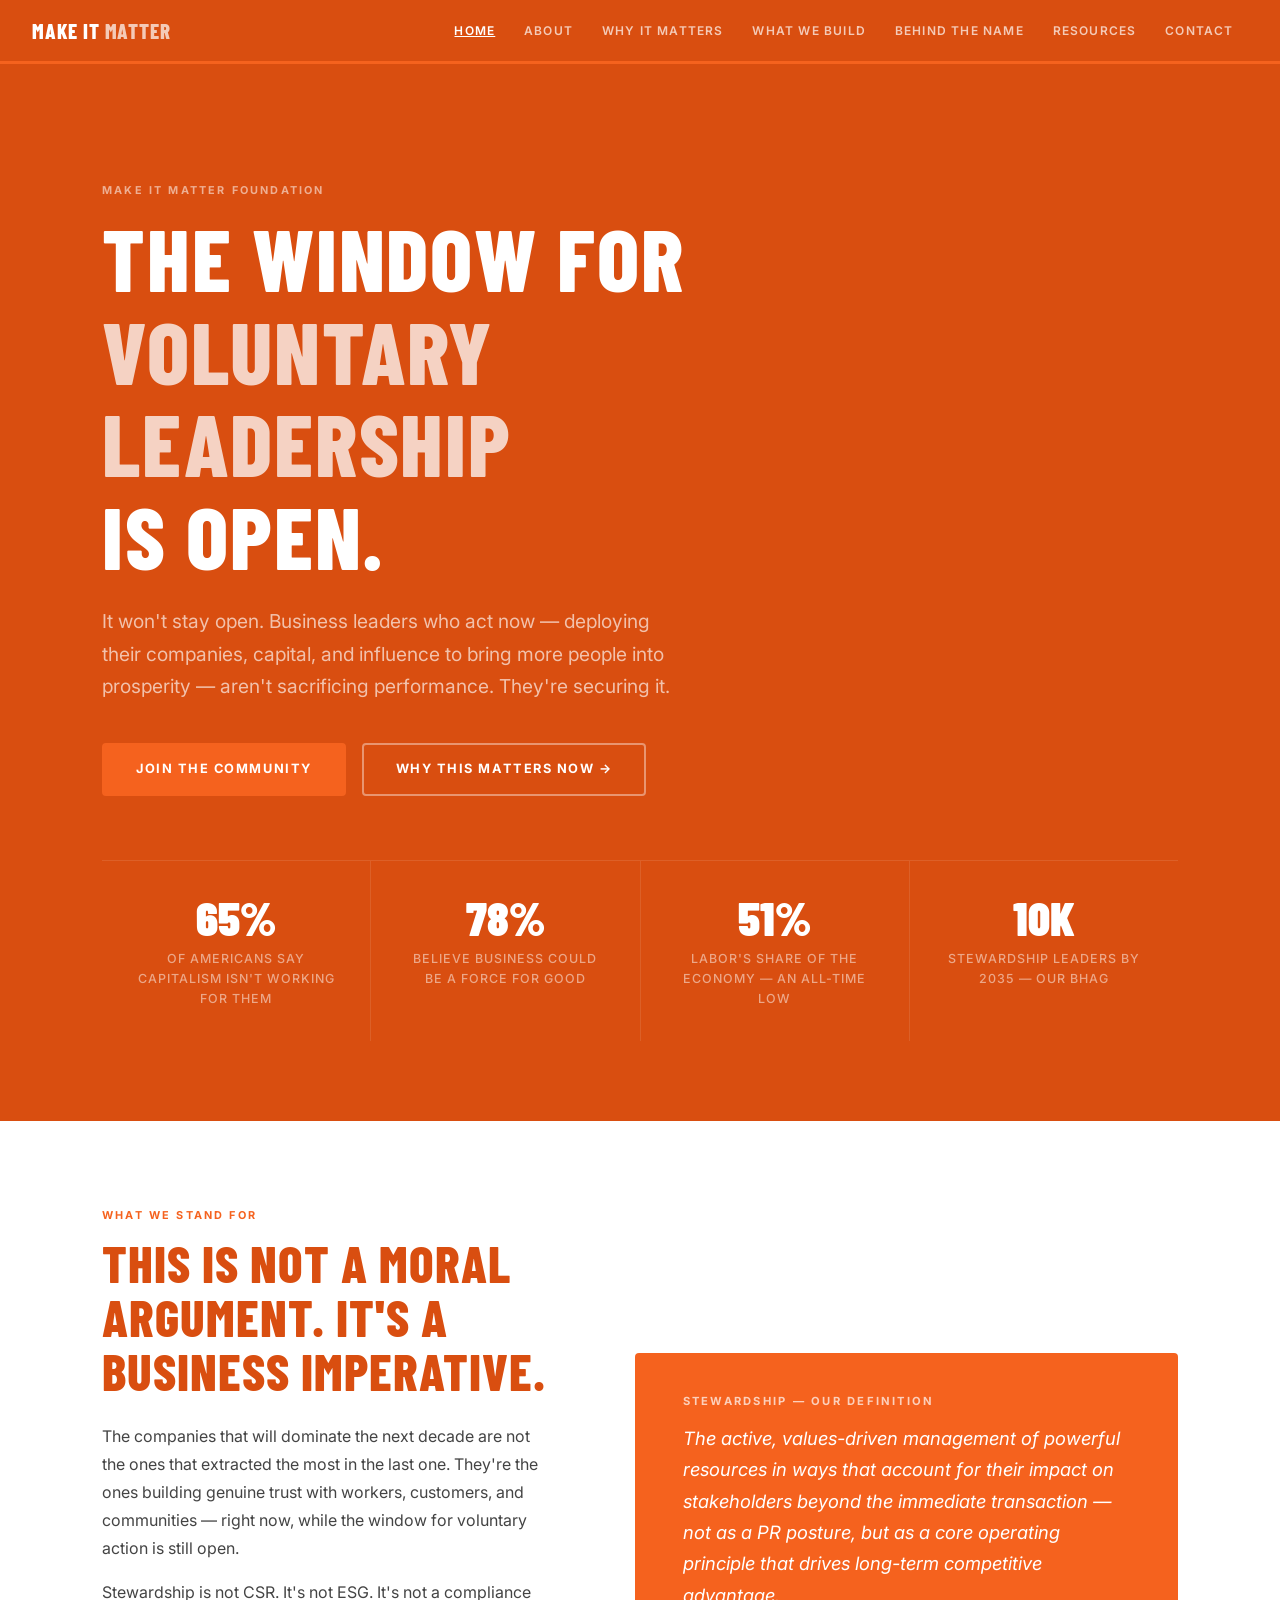
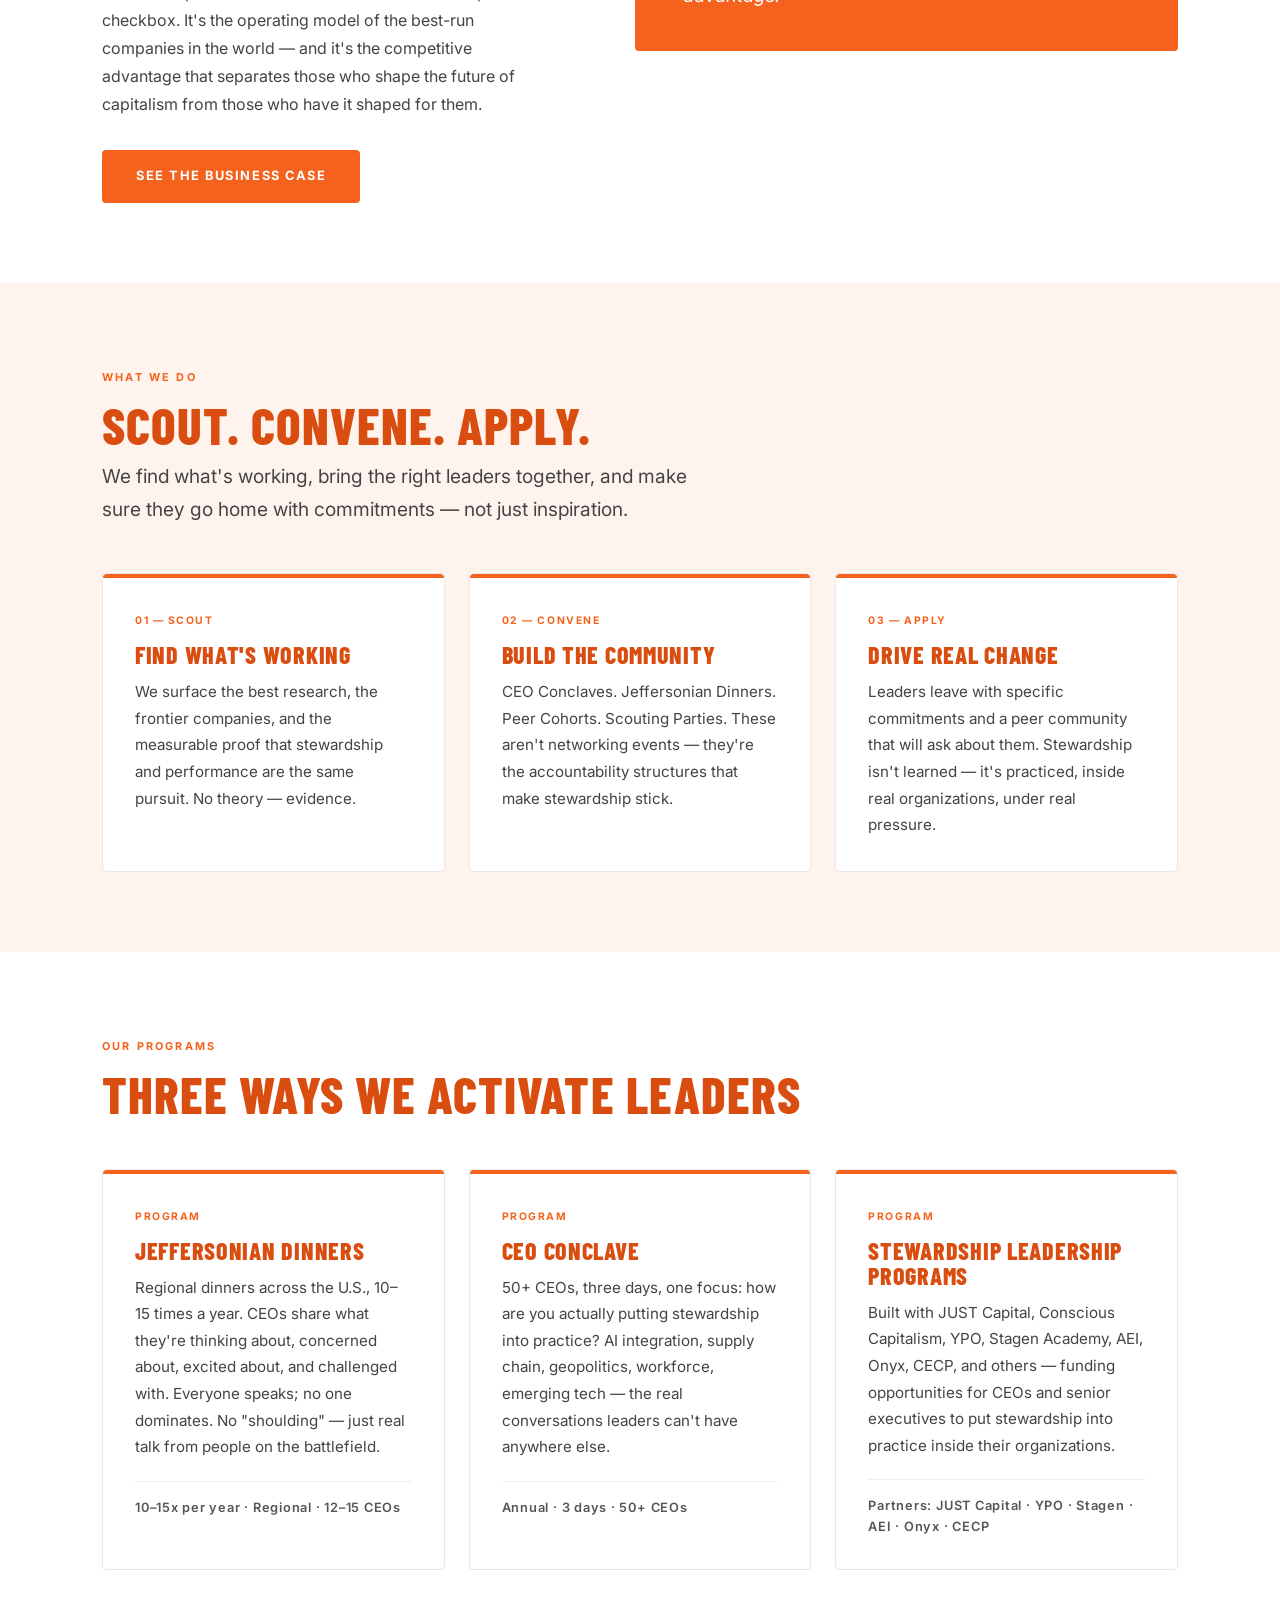
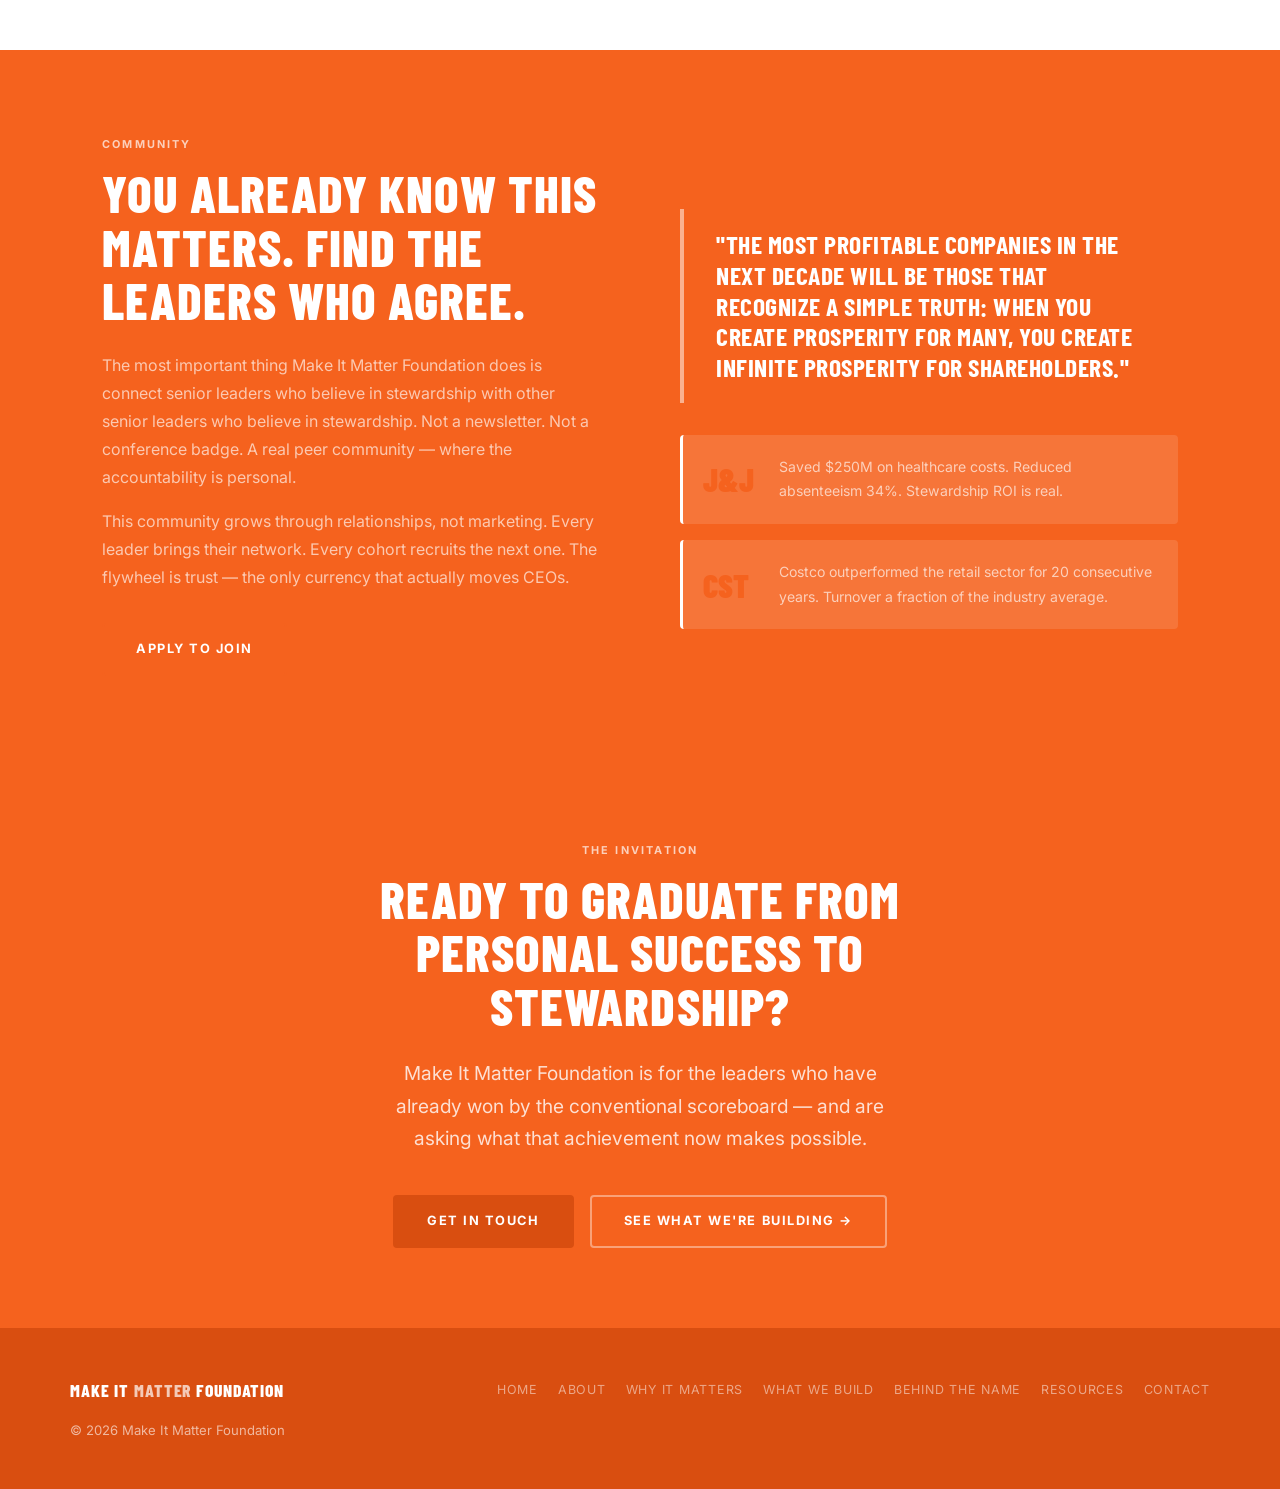
==== index.html @ afe84784 "Add main website (orange+white, 6-page SPA)" ====
<!DOCTYPE html>
<html lang="en">
<head>
  <meta charset="UTF-8" />
  <meta name="viewport" content="width=device-width, initial-scale=1.0" />
  <title>Make It Matter Foundation</title>
  <link href="https://fonts.googleapis.com/css2?family=Inter:wght@300;400;500;600;700;800;900&family=Barlow+Condensed:wght@600;700;800;900&display=swap" rel="stylesheet" />
  <style>
    /* ── DESIGN TOKENS ─────────────────────────────── */
    :root {
      --orange:       #F5621E;
      --orange-dark:  #d94e10;
      --orange-light: #ff7a3d;
      --orange-pale:  #fff3ee;
      --black:        #d94e10;
      --charcoal:     #c44610;
      --gray-dark:    #444;
      --gray:         #555;
      --gray-light:   #fff4ef;
      --white:        #ffffff;
      --max-w:        1140px;
      --font-display: 'Barlow Condensed', 'Impact', sans-serif;
      --font-body:    'Inter', 'Helvetica Neue', Arial, sans-serif;
      --radius:       4px;
      --transition:   0.2s ease;
    }

    /* ── RESET ─────────────────────────────────────── */
    *, *::before, *::after { box-sizing: border-box; margin: 0; padding: 0; }
    html { scroll-behavior: smooth; }
    body { font-family: var(--font-body); color: #333; background: var(--white); line-height: 1.6; -webkit-font-smoothing: antialiased; }
    a { color: inherit; text-decoration: none; }
    img { max-width: 100%; display: block; }

    /* ── PAGE SWITCHING ────────────────────────────── */
    .page { display: none; }
    .page.active { display: block; }

    /* ══════════════════════════════════════════════ */
    /* NAV                                            */
    /* ══════════════════════════════════════════════ */
    nav {
      background: var(--orange-dark);
      padding: 0 2rem;
      position: sticky;
      top: 0;
      z-index: 200;
      display: flex;
      align-items: center;
      justify-content: space-between;
      height: 64px;
      border-bottom: 3px solid var(--orange);
    }
    .nav-brand {
      font-family: var(--font-display);
      font-size: 1.3rem;
      font-weight: 800;
      color: var(--white);
      letter-spacing: 0.04em;
      text-transform: uppercase;
      cursor: pointer;
      white-space: nowrap;
    }
    .nav-brand span { color: rgba(255,255,255,0.7); }
    .nav-links { display: flex; list-style: none; gap: 0; }
    .nav-links li a {
      display: block;
      color: rgba(255,255,255,0.7);
      font-size: 0.75rem;
      font-weight: 600;
      letter-spacing: 0.1em;
      text-transform: uppercase;
      padding: 0 0.9rem;
      height: 64px;
      line-height: 64px;
      transition: color var(--transition);
      cursor: pointer;
      white-space: nowrap;
    }
    .nav-links li a:hover { color: var(--white); text-decoration: underline; }
    .nav-links li a.active { color: var(--white); text-decoration: underline; }

    /* ══════════════════════════════════════════════ */
    /* SHARED LAYOUT                                  */
    /* ══════════════════════════════════════════════ */
    .container { max-width: var(--max-w); margin: 0 auto; padding: 0 2rem; }
    section { padding: 5rem 0; }
    section.tight { padding: 3.5rem 0; }

    /* Backgrounds */
    .bg-black  { background: var(--orange-dark); }
    .bg-orange-dark-section { background: var(--orange-dark); }

    .bg-orange { background: var(--orange); }
    .bg-gray   { background: var(--orange-pale); }
    .bg-white  { background: var(--white); }

    /* ── LABEL ─────────────────────────────────────── */
    .label {
      display: inline-block;
      font-size: 0.68rem;
      font-weight: 700;
      letter-spacing: 0.2em;
      text-transform: uppercase;
      color: var(--orange);
      margin-bottom: 0.75rem;
    }
    .label-white { color: rgba(255,255,255,0.55); }
    .label-dark  { color: var(--white); background: var(--orange); padding: 0.25rem 0.75rem; letter-spacing: 0.15em; }

    /* ── HEADINGS ──────────────────────────────────── */
    h1, h2, h3, h4 { font-family: var(--font-display); font-weight: 800; text-transform: uppercase; line-height: 1.05; letter-spacing: 0.02em; color: var(--orange-dark); }
    h1 { font-size: clamp(2.8rem, 7vw, 5.5rem); }
    h2 { font-size: clamp(2rem, 4.5vw, 3.2rem); }
    h3 { font-size: 1.5rem; letter-spacing: 0.03em; }
    h4 { font-size: 1.1rem; }

    .text-white  { color: var(--white); }
    .text-orange { color: var(--orange); }
    .text-black  { color: var(--orange-dark); }

    p { font-size: 1rem; line-height: 1.75; color: var(--gray-dark); margin-bottom: 1rem; }
    p:last-child { margin-bottom: 0; }
    .lead { font-size: 1.2rem; line-height: 1.7; font-weight: 400; }
    .small { font-size: 0.88rem; color: var(--gray); }

    /* ── BUTTONS ───────────────────────────────────── */
    .btn {
      display: inline-flex;
      align-items: center;
      gap: 0.5rem;
      font-family: var(--font-body);
      font-size: 0.8rem;
      font-weight: 700;
      letter-spacing: 0.12em;
      text-transform: uppercase;
      padding: 0.9rem 2rem;
      border-radius: var(--radius);
      border: 2px solid transparent;
      cursor: pointer;
      transition: all var(--transition);
      text-decoration: none;
    }
    .btn-orange {
      background: var(--orange);
      color: var(--white);
      border-color: var(--orange);
    }
    .btn-orange:hover {
      background: var(--orange-dark);
      border-color: var(--orange-dark);
      color: var(--white);
    }
    .btn-outline-white {
      background: transparent;
      color: var(--white);
      border-color: rgba(255,255,255,0.4);
    }
    .btn-outline-white:hover {
      border-color: var(--white);
      background: rgba(255,255,255,0.1);
      color: var(--white);
    }
    .btn-outline-orange {
      background: transparent;
      color: var(--orange);
      border-color: var(--orange);
    }
    .btn-outline-orange:hover {
      background: var(--orange);
      color: var(--white);
    }
    .btn-black {
      background: var(--orange-dark);
      color: var(--white);
      border-color: var(--orange-dark);
    }
    .btn-black:hover { background: var(--charcoal); border-color: var(--charcoal); color: var(--white); }

    /* ── STAT BAR ──────────────────────────────────── */
    .stat-bar {
      display: flex;
      flex-wrap: wrap;
      gap: 0;
      border-top: 1px solid rgba(255,255,255,0.1);
      margin-top: 4rem;
    }
    .stat-bar-item {
      flex: 1;
      min-width: 180px;
      padding: 2rem;
      border-right: 1px solid rgba(255,255,255,0.1);
      text-align: center;
    }
    .stat-bar-item:last-child { border-right: none; }
    .stat-num {
      font-family: var(--font-display);
      font-size: 3rem;
      font-weight: 900;
      color: var(--white);
      line-height: 1;
      display: block;
    }
    .stat-desc {
      font-size: 0.78rem;
      font-weight: 500;
      letter-spacing: 0.08em;
      text-transform: uppercase;
      color: rgba(255,255,255,0.5);
      display: block;
      margin-top: 0.5rem;
    }

    /* ── CARD GRID ─────────────────────────────────── */
    .grid-3 { display: grid; grid-template-columns: repeat(3, 1fr); gap: 1.5rem; }
    .grid-2 { display: grid; grid-template-columns: repeat(2, 1fr); gap: 2rem; }
    .grid-4 { display: grid; grid-template-columns: repeat(4, 1fr); gap: 1.5rem; }
    .grid-auto { display: grid; grid-template-columns: repeat(auto-fit, minmax(280px, 1fr)); gap: 1.5rem; }

    /* ── PROGRAM CARD ──────────────────────────────── */
    .prog-card {
      background: var(--white);
      border: 1px solid #e8e8e8;
      padding: 2rem;
      border-radius: var(--radius);
      position: relative;
      transition: box-shadow var(--transition), transform var(--transition);
    }
    .prog-card:hover { box-shadow: 0 8px 32px rgba(0,0,0,0.1); transform: translateY(-2px); }
    .prog-card::before {
      content: '';
      position: absolute;
      top: 0; left: 0; right: 0;
      height: 4px;
      background: var(--orange);
      border-radius: var(--radius) var(--radius) 0 0;
    }
    .prog-card h3 { color: var(--orange-dark); margin-bottom: 0.75rem; }
    .prog-card p  { font-size: 0.95rem; }
    .prog-card .tag {
      display: inline-block;
      font-size: 0.65rem;
      font-weight: 700;
      letter-spacing: 0.15em;
      text-transform: uppercase;
      color: var(--orange);
      margin-bottom: 0.75rem;
    }
    .prog-card .meta {
      margin-top: 1.25rem;
      font-size: 0.8rem;
      font-weight: 600;
      color: var(--gray);
      letter-spacing: 0.06em;
      border-top: 1px solid #eee;
      padding-top: 1rem;
    }

    /* ── FEATURE BLOCK ─────────────────────────────── */
    .feature-block {
      display: grid;
      grid-template-columns: 1fr 1fr;
      gap: 5rem;
      align-items: center;
    }
    .feature-num {
      font-family: var(--font-display);
      font-size: 7rem;
      font-weight: 900;
      color: var(--orange);
      line-height: 1;
      opacity: 0.15;
      position: absolute;
      top: -1.5rem;
      left: -1rem;
    }
    .feature-item { position: relative; padding-left: 0; }

    /* ── PULLQUOTE ─────────────────────────────────── */
    .pullquote {
      border-left: 4px solid var(--orange);
      padding: 1.25rem 2rem;
      margin: 2rem 0;
      font-family: var(--font-display);
      font-size: 1.6rem;
      font-weight: 700;
      text-transform: uppercase;
      line-height: 1.2;
      letter-spacing: 0.02em;
    }
    .pullquote.dark { color: var(--white); border-color: rgba(255,255,255,0.5); }
    .pullquote.light { color: var(--orange-dark); }

    /* ── DEFINITION BOX ────────────────────────────── */
    .def-box {
      background: var(--orange);
      color: var(--white);
      padding: 2.5rem 3rem;
      border-radius: var(--radius);
    }
    .def-box .def-label {
      font-size: 0.7rem;
      font-weight: 700;
      letter-spacing: 0.2em;
      text-transform: uppercase;
      color: rgba(255,255,255,0.7);
      margin-bottom: 0.75rem;
    }
    .def-box p {
      color: var(--white);
      font-size: 1.15rem;
      line-height: 1.7;
      font-style: italic;
    }

    /* ── PARTNER TAGS ──────────────────────────────── */
    .partner-row {
      display: flex;
      flex-wrap: wrap;
      gap: 0.75rem;
      margin-top: 1.5rem;
    }
    .partner-pill {
      background: var(--orange-pale);
      color: var(--orange-dark);
      font-size: 0.75rem;
      font-weight: 700;
      letter-spacing: 0.1em;
      text-transform: uppercase;
      padding: 0.5rem 1rem;
      border-radius: 100px;
      border: 1px solid #e0e0e0;
      transition: all var(--transition);
    }
    .partner-pill:hover { background: var(--orange); color: var(--white); border-color: var(--orange); }
    .partner-pill.dark { background: rgba(255,255,255,0.1); color: rgba(255,255,255,0.8); border-color: rgba(255,255,255,0.2); }
    .partner-pill.dark:hover { background: var(--orange); color: var(--white); border-color: var(--orange); }

    /* ── AFFILIATION ITEM ──────────────────────────── */
    .affil-item {
      padding: 1.25rem 0;
      border-bottom: 1px solid #eee;
      display: grid;
      grid-template-columns: auto 1fr;
      gap: 1.25rem;
      align-items: start;
    }
    .affil-item:last-child { border-bottom: none; }
    .affil-dot {
      width: 10px;
      height: 10px;
      border-radius: 50%;
      background: var(--orange);
      margin-top: 0.5rem;
      flex-shrink: 0;
    }
    .affil-name { font-weight: 700; font-size: 0.9rem; color: var(--orange-dark); margin-bottom: 0.25rem; }
    .affil-desc { font-size: 0.88rem; color: var(--gray); line-height: 1.55; }

    /* ── TIMELINE ──────────────────────────────────── */
    .timeline { position: relative; padding-left: 2rem; }
    .timeline::before {
      content: '';
      position: absolute;
      left: 0; top: 0.75rem; bottom: 0;
      width: 2px;
      background: linear-gradient(to bottom, var(--orange), transparent);
    }
    .tl-item { position: relative; margin-bottom: 2.5rem; padding-left: 2rem; }
    .tl-item::before {
      content: '';
      position: absolute;
      left: -2rem;
      top: 0.5rem;
      width: 14px;
      height: 14px;
      border-radius: 50%;
      background: var(--orange);
      border: 3px solid var(--white);
      box-shadow: 0 0 0 2px var(--orange);
    }
    .tl-phase {
      font-size: 0.7rem;
      font-weight: 700;
      letter-spacing: 0.15em;
      text-transform: uppercase;
      color: rgba(255,255,255,0.65);
      margin-bottom: 0.25rem;
    }
    .tl-item h3 { font-size: 1.2rem; margin-bottom: 0.5rem; }
    .tl-item p { font-size: 0.92rem; }

    /* ── CONTACT FORM ──────────────────────────────── */
    .c-form { display: flex; flex-direction: column; gap: 1.25rem; }
    .c-form label {
      display: block;
      font-size: 0.72rem;
      font-weight: 700;
      letter-spacing: 0.12em;
      text-transform: uppercase;
      color: var(--orange-dark);
      margin-bottom: 0.4rem;
    }
    .c-form input,
    .c-form select,
    .c-form textarea {
      width: 100%;
      padding: 0.875rem 1rem;
      border: 2px solid #e0e0e0;
      background: var(--white);
      font-family: var(--font-body);
      font-size: 0.95rem;
      color: #333;
      border-radius: var(--radius);
      outline: none;
      transition: border-color var(--transition);
    }
    .c-form input:focus,
    .c-form select:focus,
    .c-form textarea:focus { border-color: var(--orange); }
    .c-form textarea { resize: vertical; min-height: 140px; }
    .c-form .row-2 { display: grid; grid-template-columns: 1fr 1fr; gap: 1rem; }

    /* ── CASE STUDY TILES ──────────────────────────── */
    .case-tile {
      background: var(--orange-pale);
      padding: 1.75rem;
      border-radius: var(--radius);
      border-left: 4px solid var(--orange);
    }
    .case-tile strong { display: block; font-size: 0.9rem; color: var(--orange-dark); margin-bottom: 0.4rem; }
    .case-tile p { font-size: 0.88rem; margin: 0; }

    /* ── HERO ACCENT LINE ──────────────────────────── */
    .accent-line {
      display: inline-block;
      width: 48px;
      height: 4px;
      background: var(--orange);
      margin-bottom: 1.5rem;
    }

    /* ── RESOURCE CARD ─────────────────────────────── */
    .res-card {
      background: var(--white);
      border: 1px solid #e8e8e8;
      border-radius: var(--radius);
      padding: 1.75rem;
      display: flex;
      flex-direction: column;
      transition: box-shadow var(--transition);
    }
    .res-card:hover { box-shadow: 0 6px 24px rgba(0,0,0,0.09); }
    .res-type { font-size: 0.65rem; font-weight: 700; letter-spacing: 0.18em; text-transform: uppercase; color: var(--orange); margin-bottom: 0.6rem; }
    .res-card h3 { font-size: 1.1rem; color: var(--orange-dark); margin-bottom: 0.6rem; line-height: 1.3; }
    .res-card p { font-size: 0.88rem; flex-grow: 1; margin-bottom: 1.25rem; }
    .res-dl {
      display: inline-flex;
      align-items: center;
      gap: 0.4rem;
      background: var(--orange-dark);
      color: var(--white);
      font-size: 0.72rem;
      font-weight: 700;
      letter-spacing: 0.1em;
      text-transform: uppercase;
      padding: 0.6rem 1.2rem;
      border-radius: var(--radius);
      transition: background var(--transition);
      align-self: flex-start;
    }
    .res-dl:hover { background: var(--orange); color: var(--white); }

    /* ── FOOTER ────────────────────────────────────── */
    footer {
      background: var(--orange-dark);
      color: rgba(255,255,255,0.6);
      padding: 3rem 2rem;
      font-size: 0.82rem;
    }
    .footer-inner {
      max-width: var(--max-w);
      margin: 0 auto;
      display: flex;
      justify-content: space-between;
      align-items: center;
      flex-wrap: wrap;
      gap: 1rem;
    }
    .footer-brand {
      font-family: var(--font-display);
      font-size: 1.1rem;
      font-weight: 800;
      text-transform: uppercase;
      color: var(--white);
      letter-spacing: 0.05em;
    }
    .footer-brand span { color: rgba(255,255,255,0.7); }
    .footer-links { display: flex; flex-wrap: wrap; gap: 1.25rem; }
    .footer-links a { color: rgba(255,255,255,0.5); transition: color var(--transition); cursor: pointer; font-size: 0.78rem; letter-spacing: 0.06em; text-transform: uppercase; }
    .footer-links a:hover { color: var(--orange); }

    /* ── URGENCY BANNER ────────────────────────────── */
    .urgency-banner {
      background: var(--orange);
      padding: 1rem 2rem;
      text-align: center;
    }
    .urgency-banner p {
      color: var(--white);
      font-size: 0.88rem;
      font-weight: 600;
      letter-spacing: 0.04em;
      margin: 0;
    }

    /* ── THREE-WORD BLOCK ──────────────────────────── */
    .word-block {
      background: var(--orange-dark);
      padding: 2.5rem;
      border-radius: var(--radius);
      border-top: 4px solid var(--white);
    }
    .word-block .big-word {
      font-family: var(--font-display);
      font-size: 3.5rem;
      font-weight: 900;
      color: var(--orange);
      text-transform: uppercase;
      line-height: 1;
      margin-bottom: 1rem;
    }
    .word-block p { color: rgba(255,255,255,0.78); font-size: 0.95rem; }

    /* ── RESPONSIVE ────────────────────────────────── */
    @media (max-width: 960px) {
      .grid-3, .grid-4 { grid-template-columns: repeat(2, 1fr); }
      .feature-block { grid-template-columns: 1fr; gap: 3rem; }
    }
    @media (max-width: 680px) {
      .grid-2, .grid-3, .grid-4 { grid-template-columns: 1fr; }
      nav { padding: 0 1rem; }
      .nav-brand { font-size: 1rem; }
      .nav-links li a { padding: 0 0.5rem; font-size: 0.65rem; }
      .c-form .row-2 { grid-template-columns: 1fr; }
      .footer-inner { flex-direction: column; text-align: center; }
      .stat-bar-item { border-right: none; border-bottom: 1px solid rgba(255,255,255,0.1); }
    }
  </style>
</head>
<body>

<!-- ══════════════════════════════════════════════════ -->
<!-- NAV                                                -->
<!-- ══════════════════════════════════════════════════ -->
<nav>
  <span class="nav-brand" onclick="showPage('home')">Make It <span>Matter</span></span>
  <ul class="nav-links">
    <li><a onclick="showPage('home')"        id="nav-home"        class="active">Home</a></li>
    <li><a onclick="showPage('about')"       id="nav-about"              >About</a></li>
    <li><a onclick="showPage('philosophy')"  id="nav-philosophy"         >Why It Matters</a></li>
    <li><a onclick="showPage('foundations')" id="nav-foundations"        >What We Build</a></li>
    <li><a onclick="showPage('name')"        id="nav-name"               >Behind the Name</a></li>
    <li><a href="resources.html"             id="nav-resources"          >Resources</a></li>
    <li><a onclick="showPage('contact')"     id="nav-contact"            >Contact</a></li>
  </ul>
</nav>


<!-- ══════════════════════════════════════════════════ -->
<!-- PAGE 1 · HOME                                      -->
<!-- ══════════════════════════════════════════════════ -->
<div class="page active" id="page-home">

  <!-- HERO -->
  <section style="background: var(--orange-dark); padding: 7rem 0 5rem;">
    <div class="container">
      <div class="label label-white">Make It Matter Foundation</div>
      <h1 class="text-white" style="max-width: 780px; margin-bottom: 1.5rem;">
        The window for<br><span class="text-white" style="opacity: 0.75;">voluntary leadership</span><br>is open.
      </h1>
      <p class="lead" style="color: rgba(255,255,255,0.65); max-width: 580px; margin-bottom: 2.5rem;">
        It won't stay open. Business leaders who act now — deploying their companies, capital, and influence to bring more people into prosperity — aren't sacrificing performance. They're securing it.
      </p>
      <div style="display: flex; gap: 1rem; flex-wrap: wrap;">
        <span class="btn btn-orange" onclick="showPage('contact')">Join the Community</span>
        <span class="btn btn-outline-white" onclick="showPage('philosophy')">Why This Matters Now →</span>
      </div>

      <!-- STATS -->
      <div class="stat-bar">
        <div class="stat-bar-item">
          <span class="stat-num">65%</span>
          <span class="stat-desc">of Americans say capitalism isn't working for them</span>
        </div>
        <div class="stat-bar-item">
          <span class="stat-num">78%</span>
          <span class="stat-desc">believe business could be a force for good</span>
        </div>
        <div class="stat-bar-item">
          <span class="stat-num">51%</span>
          <span class="stat-desc">labor's share of the economy — an all-time low</span>
        </div>
        <div class="stat-bar-item">
          <span class="stat-num">10K</span>
          <span class="stat-desc">stewardship leaders by 2035 — our BHAG</span>
        </div>
      </div>
    </div>
  </section>

  <!-- STEWARDSHIP DEFINITION -->
  <section class="bg-white">
    <div class="container">
      <div style="display: grid; grid-template-columns: 1fr 1.2fr; gap: 5rem; align-items: center;">
        <div>
          <div class="label">What We Stand For</div>
          <h2 style="margin-bottom: 1.5rem;">This Is Not a Moral Argument. It's a Business Imperative.</h2>
          <p>The companies that will dominate the next decade are not the ones that extracted the most in the last one. They're the ones building genuine trust with workers, customers, and communities — right now, while the window for voluntary action is still open.</p>
          <p>Stewardship is not CSR. It's not ESG. It's not a compliance checkbox. It's the operating model of the best-run companies in the world — and it's the competitive advantage that separates those who shape the future of capitalism from those who have it shaped for them.</p>
          <span class="btn btn-orange" style="margin-top: 1rem;" onclick="showPage('philosophy')">See the Business Case</span>
        </div>
        <div class="def-box">
          <div class="def-label">Stewardship — Our Definition</div>
          <p>The active, values-driven management of powerful resources in ways that account for their impact on stakeholders beyond the immediate transaction — not as a PR posture, but as a core operating principle that drives long-term competitive advantage.</p>
        </div>
      </div>
    </div>
  </section>

  <!-- WHAT WE DO -->
  <section class="bg-gray">
    <div class="container">
      <div class="label">What We Do</div>
      <h2 style="margin-bottom: 0.5rem;">Scout. Convene. Apply.</h2>
      <p class="lead" style="max-width: 620px; margin-bottom: 3rem;">We find what's working, bring the right leaders together, and make sure they go home with commitments — not just inspiration.</p>
      <div class="grid-3">
        <div class="prog-card">
          <div class="tag">01 — Scout</div>
          <h3>Find What's Working</h3>
          <p>We surface the best research, the frontier companies, and the measurable proof that stewardship and performance are the same pursuit. No theory — evidence.</p>
        </div>
        <div class="prog-card">
          <div class="tag">02 — Convene</div>
          <h3>Build the Community</h3>
          <p>CEO Conclaves. Jeffersonian Dinners. Peer Cohorts. Scouting Parties. These aren't networking events — they're the accountability structures that make stewardship stick.</p>
        </div>
        <div class="prog-card">
          <div class="tag">03 — Apply</div>
          <h3>Drive Real Change</h3>
          <p>Leaders leave with specific commitments and a peer community that will ask about them. Stewardship isn't learned — it's practiced, inside real organizations, under real pressure.</p>
        </div>
      </div>
    </div>
  </section>

  <!-- PROGRAMS PREVIEW -->
  <section class="bg-white">
    <div class="container">
      <div class="label">Our Programs</div>
      <h2 style="margin-bottom: 3rem;">Three Ways We Activate Leaders</h2>
      <div class="grid-3">
        <div class="prog-card">
          <div class="tag">Program</div>
          <h3>Jeffersonian Dinners</h3>
          <p>Regional dinners across the U.S., 10–15 times a year. CEOs share what they're thinking about, concerned about, excited about, and challenged with. Everyone speaks; no one dominates. No "shoulding" — just real talk from people on the battlefield.</p>
          <div class="meta">10–15x per year · Regional · 12–15 CEOs</div>
        </div>
        <div class="prog-card">
          <div class="tag">Program</div>
          <h3>CEO Conclave</h3>
          <p>50+ CEOs, three days, one focus: how are you actually putting stewardship into practice? AI integration, supply chain, geopolitics, workforce, emerging tech — the real conversations leaders can't have anywhere else.</p>
          <div class="meta">Annual · 3 days · 50+ CEOs</div>
        </div>
        <div class="prog-card">
          <div class="tag">Program</div>
          <h3>Stewardship Leadership Programs</h3>
          <p>Built with JUST Capital, Conscious Capitalism, YPO, Stagen Academy, AEI, Onyx, CECP, and others — funding opportunities for CEOs and senior executives to put stewardship into practice inside their organizations.</p>
          <div class="meta">Partners: JUST Capital · YPO · Stagen · AEI · Onyx · CECP</div>
        </div>
      </div>
    </div>
  </section>

  <!-- COMMUNITY SECTION -->
  <section class="bg-orange">
    <div class="container">
      <div style="display: grid; grid-template-columns: 1fr 1fr; gap: 5rem; align-items: center;">
        <div>
          <div class="label" style="color: rgba(255,255,255,0.7);">Community</div>
          <h2 class="text-white" style="margin-bottom: 1.5rem;">You Already Know This Matters. Find the Leaders Who Agree.</h2>
          <p style="color: rgba(255,255,255,0.65); margin-bottom: 1rem;">The most important thing Make It Matter Foundation does is connect senior leaders who believe in stewardship with other senior leaders who believe in stewardship. Not a newsletter. Not a conference badge. A real peer community — where the accountability is personal.</p>
          <p style="color: rgba(255,255,255,0.65); margin-bottom: 2rem;">This community grows through relationships, not marketing. Every leader brings their network. Every cohort recruits the next one. The flywheel is trust — the only currency that actually moves CEOs.</p>
          <span class="btn btn-orange" onclick="showPage('contact')">Apply to Join</span>
        </div>
        <div>
          <div class="pullquote dark">"The most profitable companies in the next decade will be those that recognize a simple truth: when you create prosperity for many, you create infinite prosperity for shareholders."</div>
          <div style="display: flex; flex-direction: column; gap: 1rem; margin-top: 2rem;">
            <div style="display: flex; align-items: center; gap: 1rem; padding: 1.25rem; background: rgba(255,255,255,0.12); border-radius: var(--radius); border-left: 3px solid var(--white);">
              <div style="font-family: var(--font-display); font-size: 2rem; font-weight: 900; color: var(--orange); line-height: 1; min-width: 60px;">J&J</div>
              <p style="color: rgba(255,255,255,0.65); font-size: 0.88rem; margin: 0;">Saved $250M on healthcare costs. Reduced absenteeism 34%. Stewardship ROI is real.</p>
            </div>
            <div style="display: flex; align-items: center; gap: 1rem; padding: 1.25rem; background: rgba(255,255,255,0.12); border-radius: var(--radius); border-left: 3px solid var(--white);">
              <div style="font-family: var(--font-display); font-size: 2rem; font-weight: 900; color: var(--orange); line-height: 1; min-width: 60px;">CST</div>
              <p style="color: rgba(255,255,255,0.65); font-size: 0.88rem; margin: 0;">Costco outperformed the retail sector for 20 consecutive years. Turnover a fraction of the industry average.</p>
            </div>
          </div>
        </div>
      </div>
    </div>
  </section>

  <!-- CTA -->
  <section class="bg-orange" style="padding: 5rem 0; text-align: center;">
    <div class="container">
      <div class="label" style="color: rgba(255,255,255,0.7);">The Invitation</div>
      <h2 class="text-white" style="max-width: 700px; margin: 0 auto 1.5rem;">Ready to Graduate from Personal Success to Stewardship?</h2>
      <p style="color: rgba(255,255,255,0.8); max-width: 520px; margin: 0 auto 2.5rem;" class="lead">Make It Matter Foundation is for the leaders who have already won by the conventional scoreboard — and are asking what that achievement now makes possible.</p>
      <div style="display: flex; gap: 1rem; justify-content: center; flex-wrap: wrap;">
        <span class="btn btn-black" onclick="showPage('contact')">Get in Touch</span>
        <span class="btn btn-outline-white" onclick="showPage('foundations')">See What We're Building →</span>
      </div>
    </div>
  </section>

  <footer>
    <div class="footer-inner">
      <div class="footer-brand">Make It <span>Matter</span> Foundation</div>
      <div class="footer-links">
        <a onclick="showPage('home')">Home</a>
        <a onclick="showPage('about')">About</a>
        <a onclick="showPage('philosophy')">Why It Matters</a>
        <a onclick="showPage('foundations')">What We Build</a>
        <a onclick="showPage('name')">Behind the Name</a>
        <a href="resources.html">Resources</a>
        <a onclick="showPage('contact')">Contact</a>
      </div>
      <div>© 2026 Make It Matter Foundation</div>
    </div>
  </footer>
</div>


<!-- ══════════════════════════════════════════════════ -->
<!-- PAGE 2 · ABOUT                                     -->
<!-- ══════════════════════════════════════════════════ -->
<div class="page" id="page-about">

  <section class="bg-orange-dark-section" style="padding: 5rem 0 4rem;">
    <div class="container">
      <div class="label" style="color: var(--orange);">About Us</div>
      <h1 class="text-white" style="max-width: 700px;">Shaping the Potential of What Others Can Become</h1>
    </div>
  </section>

  <!-- FOUNDER -->
  <section class="bg-white">
    <div class="container">
      <div class="feature-block">
        <div>
          <div class="label">Founder</div>
          <h2 style="margin-bottom: 1.5rem;">Steve Hall</h2>
          <p>I spent the first chapter of my career proving something most people debate: that conscious leadership — leading with integrity, investing in people, building businesses that create genuine value — is not in tension with extraordinary performance. It is the source of it.</p>
          <p>I have built companies. I have sat in boardrooms. I have seen what happens when leaders treat their organizations as instruments of shared prosperity rather than extraction machines. The results are better for the people around them, better for shareholders, and better for the long run.</p>
          <p>Now I am in the second chapter. And the question I am asking is the one the best leaders ask when they've already won by the conventional scoreboard: what does that achievement now make possible?</p>
          <div class="pullquote light" style="margin: 2rem 0;">"Not as a philanthropic footnote to a business career — but as the platform through which everything I've learned gets replicated in the hands of leaders who are ready to use it."</div>
          <p>Shaping the potential of what others can become. That is what I am doing now.</p>
        </div>
        <div>
          <div class="label">Organizational Affiliations</div>
          <h3 style="margin-bottom: 1.5rem;">A Career Built in the Company of Stewards</h3>
          <div>
            <div class="affil-item"><div class="affil-dot"></div><div><div class="affil-name">Conscious Capitalism</div><div class="affil-desc">Long-standing engagement with the movement proving that businesses operate best when they serve all stakeholders — not just shareholders.</div></div></div>
            <div class="affil-item"><div class="affil-dot"></div><div><div class="affil-name">JUST Capital</div><div class="affil-desc">Partnership with the organization measuring companies on what Americans care about most — workers, communities, customers, environment, shareholders.</div></div></div>
            <div class="affil-item"><div class="affil-dot"></div><div><div class="affil-name">CECP — Chief Executives for Corporate Purpose</div><div class="affil-desc">Coalition of CEOs who understand that social strategy and business strategy are the same strategy.</div></div></div>
            <div class="affil-item"><div class="affil-dot"></div><div><div class="affil-name">AEI — American Enterprise Institute</div><div class="affil-desc">Intellectual engagement on the role of enterprise and markets in a free society.</div></div></div>
            <div class="affil-item"><div class="affil-dot"></div><div><div class="affil-name">YPO — Young Presidents' Organization</div><div class="affil-desc">Community of 35,000+ sitting CEOs globally — a primary distribution partner for the Make It Matter Stewardship Platform.</div></div></div>
            <div class="affil-item"><div class="affil-dot"></div><div><div class="affil-name">Nonprofit Sector</div><div class="affil-desc">Extensive engagement with nonprofit leaders deploying their resources in service of something larger than themselves.</div></div></div>
          </div>
        </div>
      </div>
    </div>
  </section>

  <!-- MISSION -->
  <section class="bg-orange-dark-section">
    <div class="container">
      <div class="label" style="color: var(--orange);">Our Mission</div>
      <h2 class="text-white" style="margin-bottom: 3rem; max-width: 700px;">Activating Business Leaders to Practice Stewardship — at Scale</h2>
      <div class="grid-2">
        <div>
          <p style="color: rgba(255,255,255,0.65);">Make It Matter Foundation activates business leaders to use their platform to bring more people into prosperity — not redistribute it, but grow it. We are not a think tank. Not a certification. Not a conference circuit. We are a peer community of senior leaders who have chosen to deploy their success as a platform for something larger.</p>
          <div class="pullquote dark" style="margin-top: 1.5rem;">"When you create prosperity for many, you create infinite prosperity for shareholders."</div>
        </div>
        <div>
          <p style="color: rgba(255,255,255,0.65); margin-bottom: 2rem;">Steve is not Make It Matter Foundation's program director. He is its most credible proof of concept — a founder who built businesses, generated returns, and made the deliberate choice to deploy that success toward systemic stewardship. Every leader who joins this community brings that same arc to the table: you've proven you can win. Now use that proof to make stewardship real for others.</p>
          <div style="background: var(--orange); padding: 1.5rem 2rem; border-radius: var(--radius);">
            <div style="font-family: var(--font-display); font-size: 0.75rem; font-weight: 700; letter-spacing: 0.15em; text-transform: uppercase; color: rgba(255,255,255,0.7); margin-bottom: 0.5rem;">Our BHAG</div>
            <div style="font-family: var(--font-display); font-size: 2.5rem; font-weight: 900; color: var(--white); line-height: 1;">10,000 Leaders by 2035</div>
          </div>
        </div>
      </div>
    </div>
  </section>

  <!-- WHAT WE BELIEVE -->
  <section class="bg-gray">
    <div class="container">
      <div class="label">What We Believe</div>
      <h2 style="margin-bottom: 3rem;">Four Convictions That Drive Every Decision</h2>
      <div class="grid-2">
        <div class="prog-card"><h3>Stewardship Is Not CSR</h3><p>It is not a reporting framework. Not a PR posture. It is a core operating principle — the deliberate practice of managing powerful resources in ways that serve long-term performance. The companies doing this are winning.</p></div>
        <div class="prog-card"><h3>Community Changes Behavior</h3><p>The most powerful lever we have is peer accountability. When a CEO commits to something in front of 14 other CEOs who will ask about it at the next dinner — that commitment is real. Curriculum doesn't do that. Community does.</p></div>
        <div class="prog-card"><h3>Business Is the Highest-Leverage Institution</h3><p>Government moves slowly. Philanthropy scales with donations. Business touches workers, customers, and communities every single day. The leaders of those businesses hold more influence over the future of capitalism than any other private actors alive.</p></div>
        <div class="prog-card"><h3>The Window Is Open — Not Indefinitely</h3><p>Leaders who choose voluntary stewardship now set the terms of capitalism's transformation. Leaders who wait will have those terms set by regulation, taxation, and political forces far less favorable than anything they could have chosen on their own.</p></div>
      </div>
    </div>
  </section>

  <section class="bg-orange" style="padding: 4rem 0; text-align: center;">
    <div class="container">
      <h2 class="text-white">Interested in Being Part of This?</h2>
      <p style="color: rgba(255,255,255,0.8); max-width: 480px; margin: 1rem auto 2rem;">Make It Matter Foundation is for senior leaders who are ready to ask what their success now makes possible.</p>
      <span class="btn btn-black" onclick="showPage('contact')">Get in Touch</span>
    </div>
  </section>

  <footer>
    <div class="footer-inner">
      <div class="footer-brand">Make It <span>Matter</span> Foundation</div>
      <div class="footer-links"><a onclick="showPage('home')">Home</a><a onclick="showPage('about')">About</a><a onclick="showPage('philosophy')">Why It Matters</a><a onclick="showPage('foundations')">What We Build</a><a onclick="showPage('name')">Behind the Name</a><a href="resources.html">Resources</a><a onclick="showPage('contact')">Contact</a></div>
      <div>© 2026 Make It Matter Foundation</div>
    </div>
  </footer>
</div>


<!-- ══════════════════════════════════════════════════ -->
<!-- PAGE 3 · INVESTMENT PHILOSOPHY / WHY IT MATTERS   -->
<!-- ══════════════════════════════════════════════════ -->
<div class="page" id="page-philosophy">

  <!-- HERO -->
  <section class="bg-orange-dark-section" style="padding: 5rem 0 4rem;">
    <div class="container">
      <div class="label" style="color: rgba(255,255,255,0.7);">The Business Case</div>
      <h1 class="text-white" style="max-width: 820px;">Stewardship Isn't a Moral Argument.<br>It's How You Protect the System That Made You.</h1>
      <p class="lead" style="color: rgba(255,255,255,0.6); max-width: 620px; margin-top: 1.5rem;">Capitalism is under pressure it hasn't faced in 80 years. The leaders who act now — voluntarily, on their own terms — will shape what comes next. The ones who wait will have it shaped for them.</p>
    </div>
  </section>

  <!-- THREAT SECTION -->
  <section class="bg-white">
    <div class="container">
      <div class="feature-block">
        <div>
          <div class="label" style="color: var(--orange);">The Threat Is Real</div>
          <h2 style="margin-bottom: 1.5rem;">Socialism Doesn't Rise in a Vacuum. It Rises When Capitalism Stops Working for Enough People.</h2>
          <p>Something important is happening in American politics that business leaders can't afford to ignore. Polling on capitalism vs. socialism has shifted sharply — particularly among voters under 40. States and cities are passing wealth taxes, worker ownership mandates, and AI disclosure laws that would have been unthinkable a decade ago. Federal proposals for windfall taxes on AI profits and mandatory profit-sharing are gaining traction.</p>
          <p>This is not a communications problem. It's a performance problem. And the data explains it clearly: labor's share of the economy just hit its lowest point since records began in 1947 — while corporate profits touched their highest since 1950. When the math of capitalism produces those kinds of disparities at scale, the political response is predictable. It's happened before. And when it arrives this time, it will arrive with AI-era speed.</p>
          <div class="pullquote light">"The choice isn't between stewardship and profit. It's between voluntary stewardship now — or imposed redistribution later."</div>
          <p>The consequences of inaction aren't abstract. Higher marginal tax rates. Heavier regulation of AI deployment. Restrictions on M&amp;A and market concentration. Potential nationalization of infrastructure industries. Every one of these outcomes is already in play in multiple legislative chambers. The question is not whether pressure is building. It is whether business leaders act before it breaks.</p>
        </div>
        <div>
          <div class="def-box" style="margin-bottom: 1.5rem;">
            <div class="def-label">The Political Risk Dashboard</div>
            <div style="display: flex; flex-direction: column; gap: 0.9rem;">
              <div style="background: rgba(255,255,255,0.1); border-left: 3px solid rgba(255,255,255,0.5); padding: 0.75rem 1rem;">
                <p style="font-style: normal; font-size: 0.88rem; font-weight: 700; color: var(--white); text-decoration: underline; margin: 0;">Higher Taxation</p>
                <p style="font-style: normal; font-size: 0.82rem; color: rgba(255,255,255,0.85); margin: 0.2rem 0 0;">Windfall tax proposals on AI profits already in play in 9 states. Federal minimum corporate tax expanded in 2025 budget.</p>
              </div>
              <div style="background: rgba(255,255,255,0.1); border-left: 3px solid rgba(255,255,255,0.5); padding: 0.75rem 1rem;">
                <p style="font-style: normal; font-size: 0.88rem; font-weight: 700; color: var(--white); text-decoration: underline; margin: 0;">Heavier Regulation</p>
                <p style="font-style: normal; font-size: 0.82rem; color: rgba(255,255,255,0.85); margin: 0.2rem 0 0;">AI disclosure laws, algorithmic hiring restrictions, and gig worker reclassification mandates spreading state to state.</p>
              </div>
              <div style="background: rgba(255,255,255,0.1); border-left: 3px solid rgba(255,255,255,0.5); padding: 0.75rem 1rem;">
                <p style="font-style: normal; font-size: 0.88rem; font-weight: 700; color: var(--white); text-decoration: underline; margin: 0;">Nationalization Risk</p>
                <p style="font-style: normal; font-size: 0.82rem; color: rgba(255,255,255,0.85); margin: 0.2rem 0 0;">Public broadband, state-owned AI compute, and Medicare drug pricing are early signals. The frontier moves fast when political will consolidates.</p>
              </div>
              <div style="background: rgba(255,255,255,0.1); border-left: 3px solid rgba(255,255,255,0.5); padding: 0.75rem 1rem;">
                <p style="font-style: normal; font-size: 0.88rem; font-weight: 700; color: var(--white); text-decoration: underline; margin: 0;">Social License Erosion</p>
                <p style="font-style: normal; font-size: 0.82rem; color: rgba(255,255,255,0.85); margin: 0.2rem 0 0;">Consumer trust in major corporations at a 20-year low. Union organizing up 30% since 2020. The employee social contract is under renegotiation — whether CEOs participate or not.</p>
              </div>
            </div>
          </div>
        </div>
      </div>
    </div>
  </section>

  <!-- THE GAP / OPPORTUNITY -->
  <section class="bg-orange">
    <div class="container" style="text-align: center;">
      <div class="label" style="color: rgba(255,255,255,0.7);">The Opportunity</div>
      <h2 class="text-white" style="margin-bottom: 1rem; max-width: 700px; margin-left: auto; margin-right: auto;">The Public Hasn't Given Up on Capitalism. They've Given Up on Capitalism That Excludes Them.</h2>
      <div style="display: flex; flex-wrap: wrap; justify-content: center; gap: 2rem; margin-top: 3rem;">
        <div style="background: rgba(0,0,0,0.18); padding: 2rem 3rem; border-radius: var(--radius); min-width: 220px;">
          <div style="font-family: var(--font-display); font-size: 4rem; font-weight: 900; color: var(--white); line-height: 1;">65%</div>
          <div style="font-size: 0.8rem; color: rgba(255,255,255,0.75); text-transform: uppercase; letter-spacing: 0.08em; margin-top: 0.5rem;">say capitalism isn't working for them</div>
        </div>
        <div style="background: rgba(0,0,0,0.18); padding: 2rem 3rem; border-radius: var(--radius); min-width: 220px;">
          <div style="font-family: var(--font-display); font-size: 4rem; font-weight: 900; color: var(--white); line-height: 1;">78%</div>
          <div style="font-size: 0.8rem; color: rgba(255,255,255,0.75); text-transform: uppercase; letter-spacing: 0.08em; margin-top: 0.5rem;">believe business could be a force for good</div>
        </div>
        <div style="background: rgba(0,0,0,0.18); padding: 2rem 3rem; border-radius: var(--radius); min-width: 220px;">
          <div style="font-family: var(--font-display); font-size: 4rem; font-weight: 900; color: var(--white); line-height: 1;">13%</div>
          <div style="font-size: 0.8rem; color: rgba(255,255,255,0.75); text-transform: uppercase; letter-spacing: 0.08em; margin-top: 0.5rem;">gap that smart leaders are closing right now</div>
        </div>
      </div>
      <p style="color: rgba(255,255,255,0.8); max-width: 640px; margin: 2.5rem auto 0; font-size: 1.05rem; line-height: 1.75;">That 13-point gap is the opening. The people are not anti-capitalist — they're anti-exclusion. Business leaders who close that gap, by making their companies work better for the people inside and around them, are not sacrificing performance. They're buying the political runway to keep operating freely.</p>
    </div>
  </section>

  <!-- AI SECTION -->
  <section class="bg-white">
    <div class="container">
      <div class="label" style="color: var(--orange);">The AI Imperative</div>
      <h2 style="margin-bottom: 0.75rem; max-width: 700px;">AI Will Either Be the Greatest Uplift in Human History — or the Fastest Wealth Concentration Engine Ever Built. The Difference Is How CEOs Deploy It.</h2>
      <p style="max-width: 680px; margin-bottom: 3rem; color: var(--gray);">All the money being poured into AI right now is being watched. Workers see it. Consumers see it. Elected officials see it. The question on every stakeholder's mind is: who gets the benefit? Stewardship means CEOs answer that question — before it's answered for them.</p>
      <div class="grid-3" style="gap: 1.5rem;">
        <div class="prog-card" style="border-top: 4px solid var(--orange);">
          <div class="tag">AI Stewardship 01</div>
          <h3>Work Redesign, Not Displacement</h3>
          <p>The stewardship path for AI is not headcount reduction as the default. It's asking: how do we redeploy our people, redesign their roles, and re-skill them so AI makes them more valuable — not redundant? The companies that answer this well will face no union campaigns, no regulatory blowback, and no recruiting crises.</p>
          <p style="font-size: 0.85rem; font-weight: 600; color: var(--orange);">Companies doing this well: Walmart, Microsoft, Siemens</p>
        </div>
        <div class="prog-card" style="border-top: 4px solid var(--orange);">
          <div class="tag">AI Stewardship 02</div>
          <h3>Pass the Savings On</h3>
          <p>AI is driving enormous cost efficiencies. The stewardship question is whether those savings flow exclusively to shareholders — or whether some portion goes back to consumers in lower prices and employees in higher wages. Companies that share the gains build the trust that protects them from political pressure.</p>
          <p style="font-size: 0.85rem; font-weight: 600; color: var(--orange);">The model: Costco, Trader Joe's, Apple's iPhone price trajectory</p>
        </div>
        <div class="prog-card" style="border-top: 4px solid var(--orange);">
          <div class="tag">AI Stewardship 03</div>
          <h3>Deploy AI for Uplift, Not Just Efficiency</h3>
          <p>AI has the potential to dramatically lower healthcare costs, improve education outcomes, accelerate drug discovery, and expand access to legal, financial, and mental health services. CEOs who direct AI toward these applications aren't being altruistic — they're building the next great markets.</p>
          <p style="font-size: 0.85rem; font-weight: 600; color: var(--orange);">Opportunity: $500B in healthcare waste. $750B in lost education potential. AI can recover both.</p>
        </div>
      </div>
    </div>
  </section>

  <!-- STEWARDSHIP PLAYBOOK -->
  <section class="bg-gray">
    <div class="container">
      <div class="label">The Stewardship Playbook</div>
      <h2 style="margin-bottom: 0.75rem;">Five Things Leaders Can Do Right Now</h2>
      <p style="max-width: 620px; margin-bottom: 3rem; color: var(--gray);">Stewardship is not a stance. It's a set of operational decisions. Here's what it looks like in practice.</p>
      <div style="display: flex; flex-direction: column; gap: 1.25rem;">

        <div style="display: grid; grid-template-columns: 64px 1fr; gap: 1.5rem; background: var(--white); border-radius: var(--radius); padding: 1.75rem; border-left: 4px solid var(--orange); align-items: start;">
          <div style="font-family: var(--font-display); font-size: 3rem; font-weight: 900; color: var(--orange); line-height: 1; opacity: 0.5;">01</div>
          <div>
            <h3 style="margin-bottom: 0.4rem;">Deploy AI to Expand Opportunity, Not Just Reduce Cost</h3>
            <p style="font-size: 0.92rem; margin: 0;">Before any AI automation decision, ask: where can we redeploy these people? What do we have to do to re-skill them? Are we using AI to grow capacity, or just to shrink payroll? The first path builds a durable workforce. The second one builds a political target.</p>
          </div>
        </div>

        <div style="display: grid; grid-template-columns: 64px 1fr; gap: 1.5rem; background: var(--white); border-radius: var(--radius); padding: 1.75rem; border-left: 4px solid var(--orange); align-items: start;">
          <div style="font-family: var(--font-display); font-size: 3rem; font-weight: 900; color: var(--orange); line-height: 1; opacity: 0.5;">02</div>
          <div>
            <h3 style="margin-bottom: 0.4rem;">Invest the AI Dividend in Product and Workforce, Not Just Buybacks</h3>
            <p style="font-size: 0.92rem; margin: 0;">The savings from AI are real and they're growing. Stewardship means allocating some portion of that dividend to better products for consumers, better wages and benefits for workers, and better infrastructure for communities. This is not charity — it's the investment that maintains the social contract that keeps markets free.</p>
          </div>
        </div>

        <div style="display: grid; grid-template-columns: 64px 1fr; gap: 1.5rem; background: var(--white); border-radius: var(--radius); padding: 1.75rem; border-left: 4px solid var(--orange); align-items: start;">
          <div style="font-family: var(--font-display); font-size: 3rem; font-weight: 900; color: var(--orange); line-height: 1; opacity: 0.5;">03</div>
          <div>
            <h3 style="margin-bottom: 0.4rem;">Build Resilient Supply Chains That Include, Not Exclude</h3>
            <p style="font-size: 0.92rem; margin: 0;">Geopolitical disruption is real and accelerating. Stewardship means building supply chains designed for resilience and breadth — sourcing from more communities, more domestic suppliers, more small businesses — not just the cheapest global option. The company that builds this now leads every government contracting conversation tomorrow.</p>
          </div>
        </div>

        <div style="display: grid; grid-template-columns: 64px 1fr; gap: 1.5rem; background: var(--white); border-radius: var(--radius); padding: 1.75rem; border-left: 4px solid var(--orange); align-items: start;">
          <div style="font-family: var(--font-display); font-size: 3rem; font-weight: 900; color: var(--orange); line-height: 1; opacity: 0.5;">04</div>
          <div>
            <h3 style="margin-bottom: 0.4rem;">Invest in Workforce Development as a Strategic Asset</h3>
            <p style="font-size: 0.92rem; margin: 0;">The companies winning the war for talent in 2030 will be the ones that built pipelines — apprenticeships, community college partnerships, re-skilling academies, internal mobility programs — when it was optional. Companies that rely on poaching talent instead of developing it are one AI displacement wave away from a workforce crisis they can't solve.</p>
          </div>
        </div>

        <div style="display: grid; grid-template-columns: 64px 1fr; gap: 1.5rem; background: var(--white); border-radius: var(--radius); padding: 1.75rem; border-left: 4px solid var(--orange); align-items: start;">
          <div style="font-family: var(--font-display); font-size: 3rem; font-weight: 900; color: var(--orange); line-height: 1; opacity: 0.5;">05</div>
          <div>
            <h3 style="margin-bottom: 0.4rem;">Use Your Platform to Communicate the Positive Story</h3>
            <p style="font-size: 0.92rem; margin: 0;">Business leaders have a credibility and reach that politicians and academics do not. When CEOs show up in their communities, in media, in public policy conversations — with specific examples of how stewardship is working inside their companies — they shift the narrative. Silence on the business case for shared prosperity cedes the story to the people with the loudest grievances.</p>
          </div>
        </div>

      </div>
    </div>
  </section>

  <!-- PROOF POINTS -->
  <section class="bg-orange-dark-section">
    <div class="container">
      <div class="label" style="color: var(--orange);">The Proof</div>
      <h2 class="text-white" style="margin-bottom: 0.5rem;">The Companies Doing This Are Already Outperforming.</h2>
      <p style="color: rgba(255,255,255,0.6); max-width: 600px; margin-bottom: 3rem;">Stewardship is not a cost. It's a return — and the data is unambiguous.</p>
      <div class="grid-4" style="gap: 1rem;">
        <div class="case-tile"><strong>Johnson &amp; Johnson</strong><p>$250M saved on healthcare costs over a decade. Absenteeism reduced 34%. Credo-driven culture has survived 140 years of disruption.</p></div>
        <div class="case-tile"><strong>Costco</strong><p>Turnover a fraction of the retail industry average. Outperformed the sector for 20 consecutive years. Average hourly wage 40% above retail median.</p></div>
        <div class="case-tile"><strong>Microsoft</strong><p>AI-for-Good investments generating measurable returns in accessibility, healthcare AI, and climate tech. The stewardship story drives talent, policy favor, and enterprise trust simultaneously.</p></div>
        <div class="case-tile"><strong>Wellness ROI</strong><p>$1.50–$3.00 return for every $1 invested in employee wellness. Stewardship at the workforce level is the highest-return people investment available.</p></div>
      </div>
    </div>
  </section>

  <!-- RELATIONSHIPS -->
  <section class="bg-gray">
    <div class="container">
      <div class="label">Our Approach</div>
      <h2 style="margin-bottom: 0.75rem;">Make It Matter Foundation Builds the Relationships That Make Stewardship Scale</h2>
      <p class="lead" style="max-width: 640px; margin-bottom: 3rem;">Conviction doesn't scale. Community does. Stewardship spreads CEO to CEO, dinner to dinner, cohort to cohort — and the Make It Matter Foundation builds the infrastructure for that spread.</p>
      <div class="grid-3">
        <div class="prog-card">
          <div class="tag">Mechanism 01</div>
          <h3>Peer Accountability</h3>
          <p>Commitments made inside a room of 14 CEOs who will ask about them next quarter are commitments that stick. No policy achieves what peer accountability does — because CEOs move when other CEOs move.</p>
        </div>
        <div class="prog-card">
          <div class="tag">Mechanism 02</div>
          <h3>Network Effects</h3>
          <p>Every leader brings their network. Every cohort recruits the next. The platform grows through trust, not marketing — the only currency that actually moves senior executives to change how they run their companies.</p>
        </div>
        <div class="prog-card">
          <div class="tag">Mechanism 03</div>
          <h3>Measurement Backbone</h3>
          <p>Through JUST Capital, leaders access data infrastructure that makes stewardship legible to boards, investors, and the public. What gets measured gets done. And what gets reported gets protected.</p>
        </div>
      </div>
    </div>
  </section>

  <!-- PARTNER ECOSYSTEM -->
  <section class="bg-white">
    <div class="container">
      <div class="label">The Ecosystem</div>
      <h2 style="margin-bottom: 0.5rem;">Built With the Organizations Leading the Movement</h2>
      <p style="max-width: 620px; margin-bottom: 3rem;">Every partner was chosen for one reason: they reach the leaders who are ready to act — and can help them follow through.</p>
      <div class="grid-2">
        <div class="prog-card"><h3>JUST Capital</h3><p>Provides the data backbone — measuring and ranking companies on what Americans actually care about. Their "Just Intelligence" infrastructure turns stewardship commitments into accountable, trackable results.</p></div>
        <div class="prog-card"><h3>YPO</h3><p>35,000+ sitting CEOs globally. The fastest path to senior leaders who have earned the conventional scoreboard and are asking what it makes possible.</p></div>
        <div class="prog-card"><h3>Conscious Capitalism</h3><p>The movement most rigorously making the business case for stakeholder orientation. Our partnership connects their network to our platform — and vice versa.</p></div>
        <div class="prog-card"><h3>CECP</h3><p>CEOs already committed to social strategy as business strategy. Leaders predisposed to stewardship, looking for a deeper community and practical tools.</p></div>
        <div class="prog-card"><h3>AEI — American Enterprise Institute</h3><p>Intellectual grounding for stewardship capitalism — rigorous research making the case that stewardship isn't in tension with free markets. It is their fullest expression.</p></div>
        <div class="prog-card"><h3>Stagen Leadership Academy</h3><p>Interior development for the Stewardship Cohort — working at the level of values, assumptions, and identity. Where stewardship moves from strategy to disposition.</p></div>
      </div>
    </div>
  </section>

  <section class="bg-orange" style="padding: 4rem 0; text-align: center;">
    <div class="container">
      <h2 class="text-white" style="max-width: 700px; margin: 0 auto 1rem;">The Window for Voluntary Leadership Is Open. It Will Not Stay Open Forever.</h2>
      <p style="color: rgba(255,255,255,0.8); max-width: 560px; margin: 0 auto 2.5rem;">Business leaders who act now will shape the transition on their own terms. Those who wait will have those terms set for them — through legislation, litigation, and political disruption that will be far less favorable. Make It Matter Foundation exists to make sure more leaders act now.</p>
      <span class="btn btn-black" onclick="showPage('contact')">Join the Community</span>
    </div>
  </section>

  <footer>
    <div class="footer-inner">
      <div class="footer-brand">Make It <span>Matter</span> Foundation</div>
      <div class="footer-links"><a onclick="showPage('home')">Home</a><a onclick="showPage('about')">About</a><a onclick="showPage('philosophy')">Why It Matters</a><a onclick="showPage('foundations')">What We Build</a><a onclick="showPage('name')">Behind the Name</a><a href="resources.html">Resources</a><a onclick="showPage('contact')">Contact</a></div>
      <div>© 2026 Make It Matter Foundation</div>
    </div>
  </footer>
</div>


<!-- ══════════════════════════════════════════════════ -->
<!-- PAGE 4 · BUILDING STRONG FOUNDATIONS              -->
<!-- ══════════════════════════════════════════════════ -->
<div class="page" id="page-foundations">

  <section class="bg-orange-dark-section" style="padding: 5rem 0 4rem;">
    <div class="container">
      <div class="label" style="color: var(--orange);">What We Build</div>
      <h1 class="text-white" style="max-width: 800px;">The Infrastructure That Makes Stewardship Scale</h1>
      <p class="lead" style="color: rgba(255,255,255,0.6); max-width: 580px; margin-top: 1.5rem;">Conviction is not enough. You need a framework, a peer community, a measurement system, and a development process. We build all four.</p>
    </div>
  </section>

  <!-- PROGRAMS -->
  <section class="bg-white">
    <div class="container">
      <div class="label">The Programs</div>
      <h2 style="margin-bottom: 0.5rem;">Four Ways We Activate Leaders</h2>
      <p style="max-width: 620px; margin-bottom: 3rem; color: var(--gray);">Not a conference. Not a curriculum. A genuine transformation process — built for the leaders who are ready to graduate from personal success to stewardship.</p>
      <div class="grid-2">
        <div class="prog-card">
          <div class="tag">Program 01</div>
          <h3>Jeffersonian Dinners</h3>
          <p>We facilitate regional Jeffersonian Dinners throughout the United States 10–15 times a year where CEOs come together to share what they're thinking about, concerned about, excited about, and challenged with. Everyone speaks; no one dominates. Honest, peer-to-peer discussion — no "shoulding," just real experiences from people on the battlefield making these difficult decisions.</p>
          <div class="meta">10–15x per year · Regional throughout U.S. · 12–15 CEOs per dinner</div>
        </div>
        <div class="prog-card">
          <div class="tag">Program 02</div>
          <h3>Annual CEO Conclave</h3>
          <p>Every year we convene 50+ CEOs for three days to share how they are actually putting stewardship into practice — navigating AI integration, supply chain disruptions, geopolitical environments, workforce development, emerging technologies, and better ways to communicate the positive impact their decisions have on their stakeholders.</p>
          <div class="meta">Annual · 3 days · 50+ CEOs · Co-hosted with platform partners</div>
        </div>
        <div class="prog-card">
          <div class="tag">Program 03</div>
          <h3>Scouting Parties</h3>
          <p>Field expeditions to companies practicing stewardship at the frontier. Leaders visit organizations that have already done what they're trying to do — and bring back models, questions, and relationships that dramatically accelerate their own practice.</p>
          <div class="meta">Periodic · Small groups · Site visits to frontier organizations</div>
        </div>
        <div class="prog-card">
          <div class="tag">Program 04</div>
          <h3>Stewardship Leadership Programs</h3>
          <p>Built in partnerships with JUST Capital, Conscious Capitalism, YPO, Stagen Academy, AEI, Onyx, CECP, and others — we help fund opportunities for CEOs and senior executives to explore ways to put stewardship into practice inside their organizations.</p>
          <div class="meta">Partners: JUST Capital · YPO · Stagen · AEI · Onyx · CECP</div>
        </div>
      </div>
    </div>
  </section>

  <!-- THREE LAYERS -->
  <section class="bg-gray">
    <div class="container">
      <div class="label">The Architecture</div>
      <h2 style="margin-bottom: 3rem;">Three Layers That Make Stewardship Real</h2>
      <div class="grid-3">
        <div style="position: relative; padding: 2rem; background: var(--white); border-radius: var(--radius); border-top: 4px solid var(--orange);">
          <div style="font-family: var(--font-display); font-size: 4rem; font-weight: 900; color: var(--orange); opacity: 0.12; position: absolute; top: 1rem; right: 1.5rem; line-height: 1;">01</div>
          <h3 style="margin-bottom: 0.75rem;">Intelligence</h3>
          <p style="font-size: 0.92rem;">Stewardship without measurement is aspiration. Through JUST Capital, leaders access the data infrastructure that tracks and reports what their companies are actually doing. Commitments backed by data are commitments that stick.</p>
        </div>
        <div style="position: relative; padding: 2rem; background: var(--white); border-radius: var(--radius); border-top: 4px solid var(--orange);">
          <div style="font-family: var(--font-display); font-size: 4rem; font-weight: 900; color: var(--orange); opacity: 0.12; position: absolute; top: 1rem; right: 1.5rem; line-height: 1;">02</div>
          <h3 style="margin-bottom: 0.75rem;">Community</h3>
          <p style="font-size: 0.92rem;">Stewardship spreads through relationships. Jeffersonian Dinners, CEO Conclaves, Scouting Parties — together they create the relational infrastructure through which stewardship becomes a shared practice, not a private conviction.</p>
        </div>
        <div style="position: relative; padding: 2rem; background: var(--white); border-radius: var(--radius); border-top: 4px solid var(--orange);">
          <div style="font-family: var(--font-display); font-size: 4rem; font-weight: 900; color: var(--orange); opacity: 0.12; position: absolute; top: 1rem; right: 1.5rem; line-height: 1;">03</div>
          <h3 style="margin-bottom: 0.75rem;">Interior Development</h3>
          <p style="font-size: 0.92rem;">The Stagen Integral Leadership Program works at the level of values, assumptions, and identity — the interior structures that determine how a leader shows up when it's hard. Stewardship isn't a strategy you apply. It's a disposition you inhabit.</p>
        </div>
      </div>
    </div>
  </section>

  <!-- 5-YEAR ROADMAP -->
  <section class="bg-orange-dark-section">
    <div class="container">
      <div class="label" style="color: var(--orange);">5-Year Vision</div>
      <div style="display: grid; grid-template-columns: 1fr 1fr; gap: 5rem; align-items: start;">
        <div>
          <h2 class="text-white" style="margin-bottom: 1.5rem;">The Road to 10,000 Leaders</h2>
          <p style="color: rgba(255,255,255,0.65);">Our BHAG is 10,000 business leaders practicing stewardship capitalism by 2035. That number is not arbitrary. 10,000 CEOs and senior executives, each deploying their companies, capital, and influence differently, reaches tens of millions of Americans whose economic lives are shaped by a different kind of capitalism.</p>
          <p style="color: rgba(255,255,255,0.65); margin-top: 1rem;">The platform scales through distribution — YPO's 35,000+ sitting CEOs globally, Conscious Capitalism's affiliate network, JUST Capital's corporate relationships. Steve doesn't need to reach 10,000 leaders himself. He builds the platform, trains the facilitators, convenes the first cohorts — and the network multiplies the rest.</p>
        </div>
        <div class="timeline">
          <div class="tl-item"><div class="tl-phase">Year 1 — 2026</div><h3 class="text-white">Launch</h3><p style="color: rgba(255,255,255,0.6);">First Jeffersonian dinner. Stagen cohort launched. MOUs with all three distribution partners signed.</p></div>
          <div class="tl-item"><div class="tl-phase">Years 2–3 — 2027–2028</div><h3 class="text-white">Scale</h3><p style="color: rgba(255,255,255,0.6);">Quarterly dinners in 3+ markets. Second and third cohorts. First CEO Conclave. Measurement infrastructure live.</p></div>
          <div class="tl-item"><div class="tl-phase">Years 4–5 — 2029–2030</div><h3 class="text-white">Multiply</h3><p style="color: rgba(255,255,255,0.6);">Platform white-labeled through YPO and Conscious Capitalism. 500+ leaders in active community. Multiple cohorts running concurrently.</p></div>
          <div class="tl-item"><div class="tl-phase">2035</div><h3 class="text-white">10,000 Stewardship Leaders</h3><p style="color: rgba(255,255,255,0.6);">Tens of millions of Americans whose economic lives are shaped by a different kind of capitalism.</p></div>
        </div>
      </div>
    </div>
  </section>

  <!-- WHAT IT LOOKS LIKE IN PRACTICE -->
  <section class="bg-white">
    <div class="container">
      <div class="label">In Practice</div>
      <h2 style="margin-bottom: 0.5rem;">What Stewardship Looks Like Inside a Company</h2>
      <p style="max-width: 640px; margin-bottom: 3rem;">Four operational choices that separate steward companies from extraction machines.</p>
      <div class="grid-4">
        <div class="case-tile"><strong>AI Automation Strategy</strong><p>Reskill workers before automation hits — not after. Companies that invest in human capability before the transition are companies whose people trust them when the hard decisions come.</p></div>
        <div class="case-tile"><strong>Profit-Sharing</strong><p>Broad-based ESOPs, profit-sharing mechanisms, worker advisory boards. Ownership structures that create the virtuous cycle of shared prosperity and sustained performance.</p></div>
        <div class="case-tile"><strong>Radical Transparency</strong><p>Proactive disclosure about AI deployment, workforce impact, and community investment. Trust earned in advance is worth more than trust compelled by crisis.</p></div>
        <div class="case-tile"><strong>Measurable Outcomes</strong><p>What gets measured gets managed. Commit to reporting what actually matters to the people your business touches — not just shareholder returns.</p></div>
      </div>
    </div>
  </section>

  <section class="bg-orange" style="padding: 4rem 0; text-align: center;">
    <div class="container">
      <h2 class="text-white">Ready to Build Something That Lasts?</h2>
      <p style="color: rgba(255,255,255,0.8); max-width: 480px; margin: 1rem auto 2.5rem;">Whether you're a leader, a partner, or a funder — if you want to be part of what we're building, we want to hear from you.</p>
      <span class="btn btn-black" onclick="showPage('contact')">Get in Touch</span>
    </div>
  </section>

  <footer>
    <div class="footer-inner">
      <div class="footer-brand">Make It <span>Matter</span> Foundation</div>
      <div class="footer-links"><a onclick="showPage('home')">Home</a><a onclick="showPage('about')">About</a><a onclick="showPage('philosophy')">Why It Matters</a><a onclick="showPage('foundations')">What We Build</a><a onclick="showPage('name')">Behind the Name</a><a href="resources.html">Resources</a><a onclick="showPage('contact')">Contact</a></div>
      <div>© 2026 Make It Matter Foundation</div>
    </div>
  </footer>
</div>


<!-- ══════════════════════════════════════════════════ -->
<!-- PAGE 5 · BEHIND THE NAME                          -->
<!-- ══════════════════════════════════════════════════ -->
<div class="page" id="page-name">

  <section class="bg-orange-dark-section" style="padding: 5rem 0 4rem;">
    <div class="container">
      <div class="label" style="color: var(--orange);">Behind the Name</div>
      <h1 class="text-white">Make It Matter</h1>
      <p class="lead" style="color: rgba(255,255,255,0.6); max-width: 560px; margin-top: 1.5rem;">Three words. A challenge and an invitation in equal measure.</p>
    </div>
  </section>

  <!-- THE QUESTION -->
  <section class="bg-white">
    <div class="container">
      <div class="feature-block">
        <div>
          <div class="label">The Question</div>
          <h2 style="margin-bottom: 1.5rem;">What Does Achievement Now Make Possible?</h2>
          <p>Every leader in the Make It Matter community has already succeeded — by the conventional scoreboard. They've built companies, generated returns, earned the recognition that comes from winning at the game as it's been played.</p>
          <p>They've made it.</p>
          <p>The question Make It Matter Foundation asks is the one that follows: <em>so what?</em> What does that achievement now make possible? What does the success you've built now obligate you to do?</p>
          <p>The name is a challenge and an invitation simultaneously. Not "you matter" — though that's true. But: <strong>make it matter.</strong> Take what you've built and deploy it for something larger. Make your leadership the proof of concept for a different kind of capitalism.</p>
        </div>
        <div>
          <div style="background: var(--orange); padding: 3rem; border-radius: var(--radius); margin-bottom: 1.5rem;">
            <div style="font-size: 0.7rem; font-weight: 700; letter-spacing: 0.2em; text-transform: uppercase; color: rgba(255,255,255,0.7); margin-bottom: 0.75rem;">The Imperative</div>
            <p style="color: var(--white); font-family: var(--font-display); font-size: 1.4rem; font-weight: 700; text-transform: uppercase; line-height: 1.25; font-style: normal;">"Make It Matter" is not a description of who we are. It is a call to action — directed at every leader who has the power to deploy capitalism differently and is deciding whether to use it.</p>
          </div>
          <p>The leaders who join this foundation haven't failed. They've succeeded. That's precisely what gives the imperative its weight. You have everything you need to make stewardship real. The question is only whether you will.</p>
        </div>
      </div>
    </div>
  </section>

  <!-- THREE WORDS -->
  <section class="bg-orange-dark-section">
    <div class="container">
      <div class="label" style="color: var(--orange);">Three Words</div>
      <h2 class="text-white" style="margin-bottom: 3rem;">Unpacking the Name</h2>
      <div class="grid-3">
        <div class="word-block">
          <div class="big-word">Make</div>
          <p>Active. Not "hope for" or "advocate for" — <em>make.</em> Stewardship is not a posture. It's a practice you build into your operating model, your board's agenda, your capital allocation. Make implies agency — and agency is what business leaders have in abundance.</p>
        </div>
        <div class="word-block">
          <div class="big-word">It</div>
          <p>Deliberately open. Make <em>what</em> matter? Your leadership. Your company. Your capital. Your influence. Your time. Your legacy. Every leader brings a different "it" — a different portfolio of resources and reach. The foundation's job is to activate all of it in the direction of stewardship.</p>
        </div>
        <div class="word-block">
          <div class="big-word">Matter</div>
          <p>The accountability word. Not "make it profitable" — though stewardship produces profitability. Not "make it look good" — though stewardship builds reputation. Matter means: make a genuine difference to workers, customers, communities, and the next generation of leaders you're shaping.</p>
        </div>
      </div>
    </div>
  </section>

  <!-- DEEP ROOTS -->
  <section class="bg-gray">
    <div class="container">
      <div class="label">Deep Roots</div>
      <h2 style="margin-bottom: 1.5rem;">Stewardship Has a Long History — and a Necessary Future</h2>
      <div class="def-box" style="margin-bottom: 3rem;">
        <div class="def-label">Our Definition</div>
        <p>Stewardship is the active, values-driven management of powerful resources in ways that account for their impact on stakeholders beyond the immediate transaction. It has a long history in domains ranging from natural resource management to institutional governance to fiduciary duty. Applied to business, it means that organizations take genuine responsibility for their consequences — not as a PR posture, but as a core operating principle.</p>
      </div>
      <div class="grid-2">
        <div><h3 style="margin-bottom: 0.75rem;">In Natural Resource Management</h3><p>The steward of a forest doesn't own it — they hold it in trust for the creatures that live in it, the communities that depend on it, the generations who will inherit it. Their job is to leave it healthier than they found it. This is the disposition we're asking business leaders to bring to their organizations.</p></div>
        <div><h3 style="margin-bottom: 0.75rem;">In Institutional Governance</h3><p>The steward of a great institution holds authority as a responsibility, not a right — accountable to a purpose larger than themselves. This is the fiduciary imagination Make It Matter Foundation asks business leaders to apply to capitalism itself.</p></div>
      </div>
      <div style="margin-top: 2.5rem; background: var(--white); padding: 2.5rem; border-radius: var(--radius); border-left: 4px solid var(--orange);">
        <h3 style="margin-bottom: 0.75rem;">In Business — Right Now</h3>
        <p>The leaders of America's most powerful companies are stewards of far more than shareholder capital. They are stewards of the social conditions that make capitalism possible — the trust, the legitimacy, the shared belief that the system is worth participating in. When that trust erodes, as it is eroding now, the entire architecture of market capitalism becomes fragile.</p>
        <p>Make It Matter Foundation was named for the obligation that follows from understanding this clearly. If you hold the kind of power that shapes how capitalism functions for the people inside your company and around it — then you have the opportunity, and the duty, to make it matter.</p>
      </div>
    </div>
  </section>

  <!-- ADAM SMITH -->
  <section class="bg-orange">
    <div class="container">
      <div class="label" style="color: rgba(255,255,255,0.7);">The Original Vision</div>
      <div class="feature-block">
        <div>
          <h2 class="text-white" style="margin-bottom: 1.5rem;">Adam Smith Understood This</h2>
          <p style="color: rgba(255,255,255,0.85);">Make It Matter Foundation is not building something new. It is recovering something old — the original vision of capitalism as a moral and economic system, in which markets function within a framework of shared values about fairness, reciprocity, and mutual obligation.</p>
          <p style="color: rgba(255,255,255,0.85);">Adam Smith wrote both <em>The Wealth of Nations</em> and <em>The Theory of Moral Sentiments</em> — and he did not see them as separate projects. The modern critique of capitalism is not that it is too aligned with Smith's vision. It is that it has strayed from it.</p>
        </div>
        <div>
          <div style="background: rgba(0,0,0,0.18); padding: 2.5rem; border-radius: var(--radius);">
            <p style="color: var(--white); font-family: var(--font-display); font-size: 1.4rem; font-weight: 700; text-transform: uppercase; line-height: 1.25;">"Stewardship capitalism is not CSR. It is not ESG. It is a return to what capitalism was always supposed to do: create genuine value for customers, employees, and communities — and in doing so, become extraordinarily profitable."</p>
          </div>
          <p style="color: rgba(255,255,255,0.85); margin-top: 1.5rem;">The most profitable path and the most responsible path are the same path, pursued with conviction and community. Make It Matter Foundation exists to prove it.</p>
        </div>
      </div>
    </div>
  </section>

  <section class="bg-orange-dark-section" style="padding: 4rem 0; text-align: center;">
    <div class="container">
      <h2 class="text-white" style="max-width: 600px; margin: 0 auto 1.5rem;">The Name Is the Invitation</h2>
      <p style="color: rgba(255,255,255,0.6); max-width: 500px; margin: 0 auto 2.5rem;">Make It Matter Foundation exists for the leaders who hear that invitation and want to respond — in community with others who have made the same choice.</p>
      <span class="btn btn-orange" onclick="showPage('contact')">Join the Community</span>
    </div>
  </section>

  <footer>
    <div class="footer-inner">
      <div class="footer-brand">Make It <span>Matter</span> Foundation</div>
      <div class="footer-links"><a onclick="showPage('home')">Home</a><a onclick="showPage('about')">About</a><a onclick="showPage('philosophy')">Why It Matters</a><a onclick="showPage('foundations')">What We Build</a><a onclick="showPage('name')">Behind the Name</a><a href="resources.html">Resources</a><a onclick="showPage('contact')">Contact</a></div>
      <div>© 2026 Make It Matter Foundation</div>
    </div>
  </footer>
</div>


<!-- ══════════════════════════════════════════════════ -->
<!-- PAGE 6 · CONTACT                                   -->
<!-- ══════════════════════════════════════════════════ -->
<div class="page" id="page-contact">

  <section class="bg-orange-dark-section" style="padding: 5rem 0 4rem;">
    <div class="container">
      <div class="label" style="color: var(--orange);">Contact Us</div>
      <h1 class="text-white">Let's Start a Conversation</h1>
      <p class="lead" style="color: rgba(255,255,255,0.6); max-width: 540px; margin-top: 1.5rem;">Make It Matter Foundation is for senior leaders asking what their success now makes possible. If that's you — or someone you know — we want to hear from you.</p>
    </div>
  </section>

  <section class="bg-white">
    <div class="container">
      <div style="display: grid; grid-template-columns: 1.2fr 1fr; gap: 6rem; align-items: start;">

        <!-- FORM -->
        <div>
          <div class="label">Send a Message</div>
          <h2 style="margin-bottom: 2rem;">Get in Touch</h2>
          <p style="margin-bottom: 2rem;">All inquiries go directly to Steve Hall. Whether you're a senior leader interested in joining our community, an organization exploring partnership, or a philanthropic partner — we'd love to hear from you.</p>

          <form class="c-form" id="contact-form" onsubmit="return handleSubmit(event)">
            <div class="row-2">
              <div><label for="c-name">Full Name</label><input type="text" id="c-name" placeholder="Your name" required /></div>
              <div><label for="c-email">Email</label><input type="email" id="c-email" placeholder="your@email.com" required /></div>
            </div>
            <div class="row-2">
              <div><label for="c-org">Organization</label><input type="text" id="c-org" placeholder="Company name" /></div>
              <div><label for="c-role">Role</label><input type="text" id="c-role" placeholder="CEO, Board Chair, etc." /></div>
            </div>
            <div>
              <label for="c-interest">Area of Interest</label>
              <select id="c-interest">
                <option value="">Select one</option>
                <option>Join the Stewardship Leader Community</option>
                <option>Jeffersonian Dinner</option>
                <option>CEO Conclave</option>
                <option>Stewardship Leadership Programs</option>
                <option>Organizational Partnership</option>
                <option>Philanthropic Partnership / Funding</option>
                <option>Speaking Engagement</option>
                <option>Other</option>
              </select>
            </div>
            <div>
              <label for="c-msg">Message</label>
              <textarea id="c-msg" placeholder="Tell us about yourself and what drew you to Make It Matter Foundation..."></textarea>
            </div>
            <div>
              <button type="submit" class="btn btn-orange" style="width: 100%; justify-content: center; padding: 1rem;">Send Message →</button>
            </div>
          </form>

          <div id="confirmation" style="display: none; margin-top: 2rem; background: var(--orange-pale); padding: 2rem; border-left: 4px solid var(--orange); border-radius: var(--radius);">
            <h3 style="color: var(--orange); font-size: 1.1rem; margin-bottom: 0.5rem;">Message Received</h3>
            <p>Thank you for reaching out. Steve will be in touch with you directly. We look forward to the conversation.</p>
          </div>
        </div>

        <!-- SIDE -->
        <div>
          <div class="label">Who Should Reach Out</div>
          <h3 style="margin-bottom: 2rem;">Is This for You?</h3>
          <div style="display: flex; flex-direction: column; gap: 1.25rem; margin-bottom: 2.5rem;">
            <div class="prog-card" style="padding: 1.5rem;">
              <h4 style="margin-bottom: 0.5rem;">Senior Business Leaders</h4>
              <p style="font-size: 0.88rem;">CEOs, board members, and senior executives who believe in stewardship and are looking for a peer community. You've won by the conventional scoreboard. You're asking what comes next.</p>
            </div>
            <div class="prog-card" style="padding: 1.5rem;">
              <h4 style="margin-bottom: 0.5rem;">Organizational Partners</h4>
              <p style="font-size: 0.88rem;">Organizations whose members and mission align with the stewardship platform — YPO, Conscious Capitalism, JUST Capital, and others. We build partnerships that create shared value.</p>
            </div>
            <div class="prog-card" style="padding: 1.5rem;">
              <h4 style="margin-bottom: 0.5rem;">Philanthropic Partners</h4>
              <p style="font-size: 0.88rem;">The highest-leverage philanthropy available. Help 50 CEOs internalize stewardship and deploy it inside companies employing thousands. The leverage is exponential, not linear.</p>
            </div>
          </div>

          <div style="background: var(--orange); padding: 2rem; border-radius: var(--radius);">
            <div style="font-size: 0.68rem; font-weight: 700; letter-spacing: 0.2em; text-transform: uppercase; color: var(--orange); margin-bottom: 0.75rem;">Direct Contact</div>
            <p style="color: rgba(255,255,255,0.6); font-size: 0.88rem; margin-bottom: 0.5rem;">All inquiries read personally by Steve Hall.</p>
            <a href="mailto:stevehall11565@gmail.com" style="color: var(--orange); font-size: 1rem; font-weight: 600;">stevehall11565@gmail.com</a>
            <p style="color: rgba(255,255,255,0.4); font-size: 0.8rem; margin-top: 1rem; margin-bottom: 0;">makeitmatterfoundation.org</p>
          </div>
        </div>

      </div>
    </div>
  </section>

  <section class="bg-orange" style="padding: 4rem 0; text-align: center;">
    <div class="container">
      <div style="max-width: 700px; margin: 0 auto;">
        <p style="color: var(--white); font-family: var(--font-display); font-size: 1.6rem; font-weight: 700; text-transform: uppercase; line-height: 1.25; margin-bottom: 1rem;">"Stewardship is not learned — it is practiced. Inside real organizations, under real pressure, in community with leaders who hold you accountable."</p>
        <p style="color: rgba(255,255,255,0.7); font-size: 0.88rem;">— Steve Hall, Founder, Make It Matter Foundation</p>
      </div>
    </div>
  </section>

  <footer>
    <div class="footer-inner">
      <div class="footer-brand">Make It <span>Matter</span> Foundation</div>
      <div class="footer-links"><a onclick="showPage('home')">Home</a><a onclick="showPage('about')">About</a><a onclick="showPage('philosophy')">Why It Matters</a><a onclick="showPage('foundations')">What We Build</a><a onclick="showPage('name')">Behind the Name</a><a href="resources.html">Resources</a><a onclick="showPage('contact')">Contact</a></div>
      <div>© 2026 Make It Matter Foundation</div>
    </div>
  </footer>
</div>


<!-- ══════════════════════════════════════════════════ -->
<!-- JAVASCRIPT                                         -->
<!-- ══════════════════════════════════════════════════ -->
<script>
  function showPage(pageId) {
    document.querySelectorAll('.page').forEach(p => p.classList.remove('active'));
    document.querySelectorAll('.nav-links a').forEach(a => a.classList.remove('active'));
    document.getElementById('page-' + pageId).classList.add('active');
    const navLink = document.getElementById('nav-' + pageId);
    if (navLink) navLink.classList.add('active');
    window.scrollTo({ top: 0, behavior: 'smooth' });
  }

  function handleSubmit(e) {
    e.preventDefault();
    const name     = document.getElementById('c-name').value;
    const email    = document.getElementById('c-email').value;
    const org      = document.getElementById('c-org').value;
    const role     = document.getElementById('c-role').value;
    const interest = document.getElementById('c-interest').value;
    const msg      = document.getElementById('c-msg').value;

    const subject = encodeURIComponent('Make It Matter Foundation Inquiry — ' + name);
    const body    = encodeURIComponent(
      'Name: ' + name + '\nEmail: ' + email + '\nOrganization: ' + org +
      '\nRole: ' + role + '\nArea of Interest: ' + interest + '\n\nMessage:\n' + msg
    );
    window.location.href = 'mailto:stevehall11565@gmail.com?subject=' + subject + '&body=' + body;

    document.getElementById('contact-form').style.display = 'none';
    document.getElementById('confirmation').style.display = 'block';
    return false;
  }
</script>

</body>
</html>
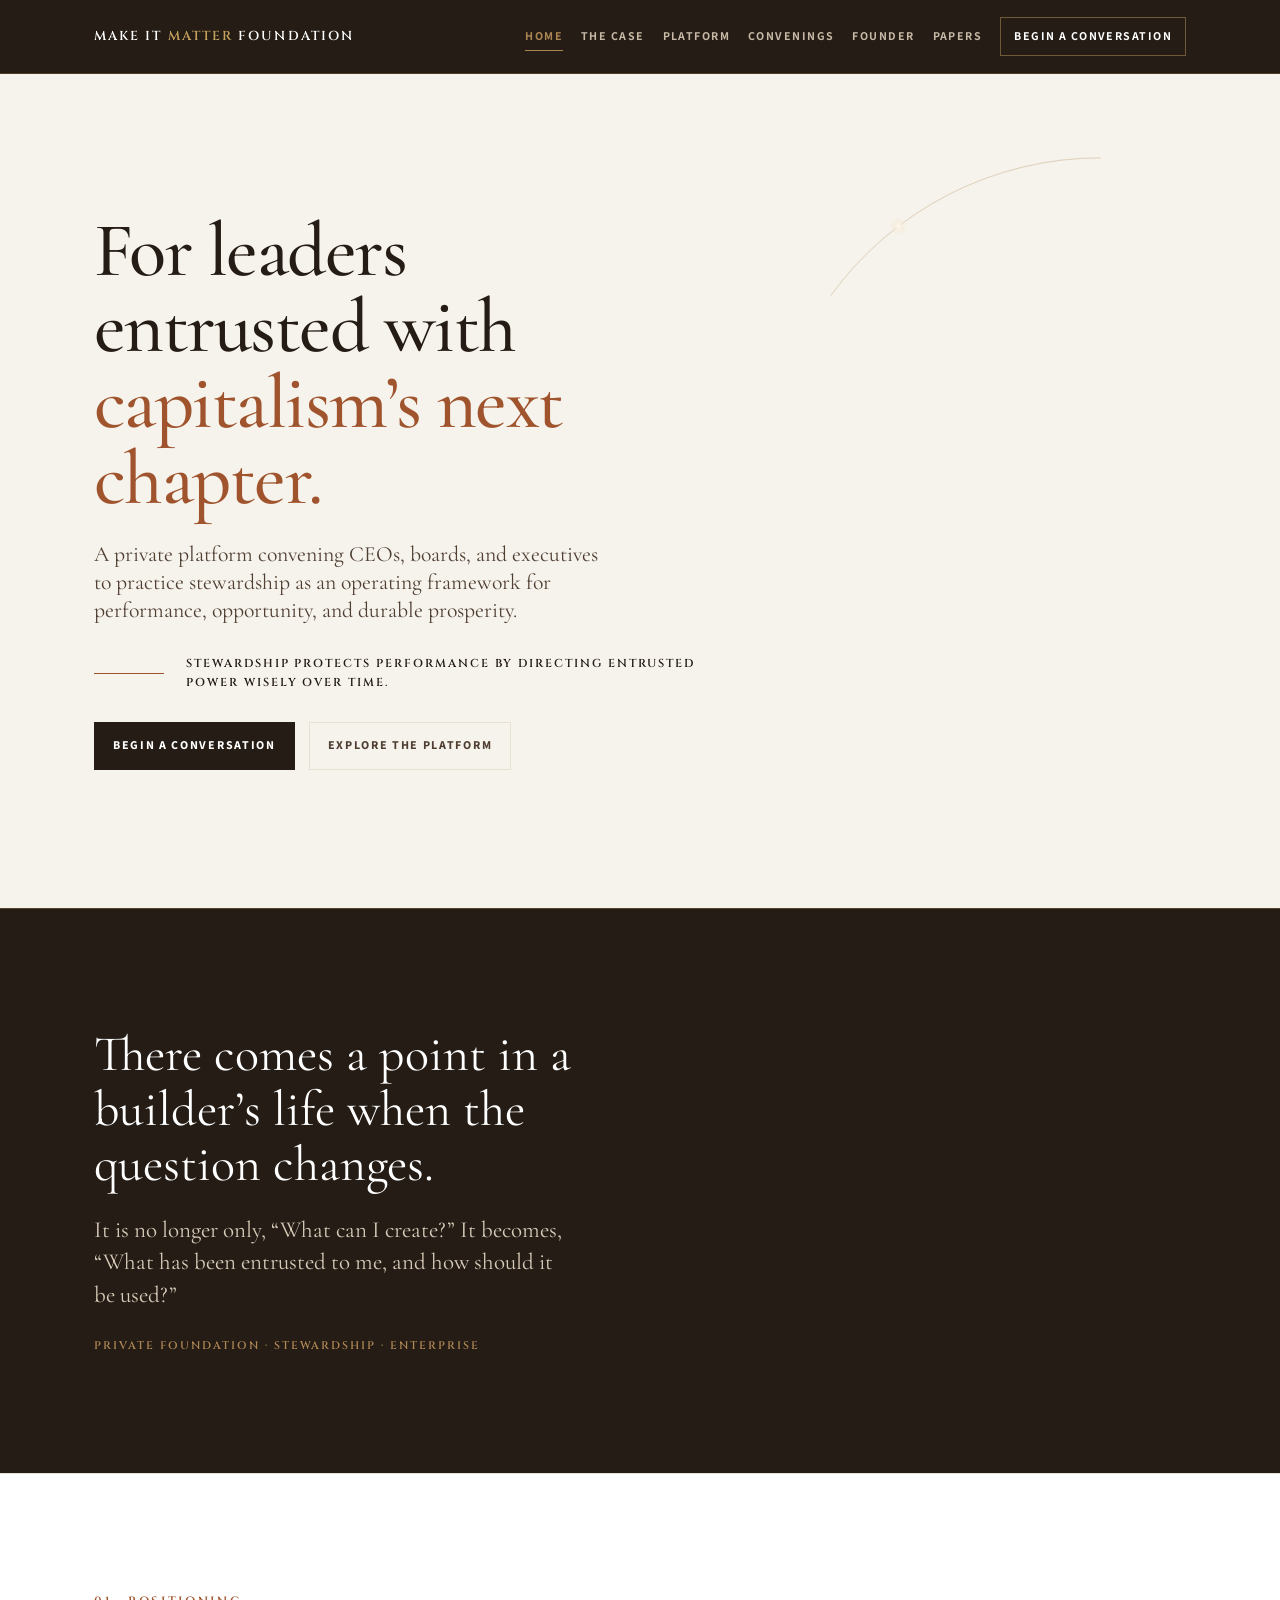
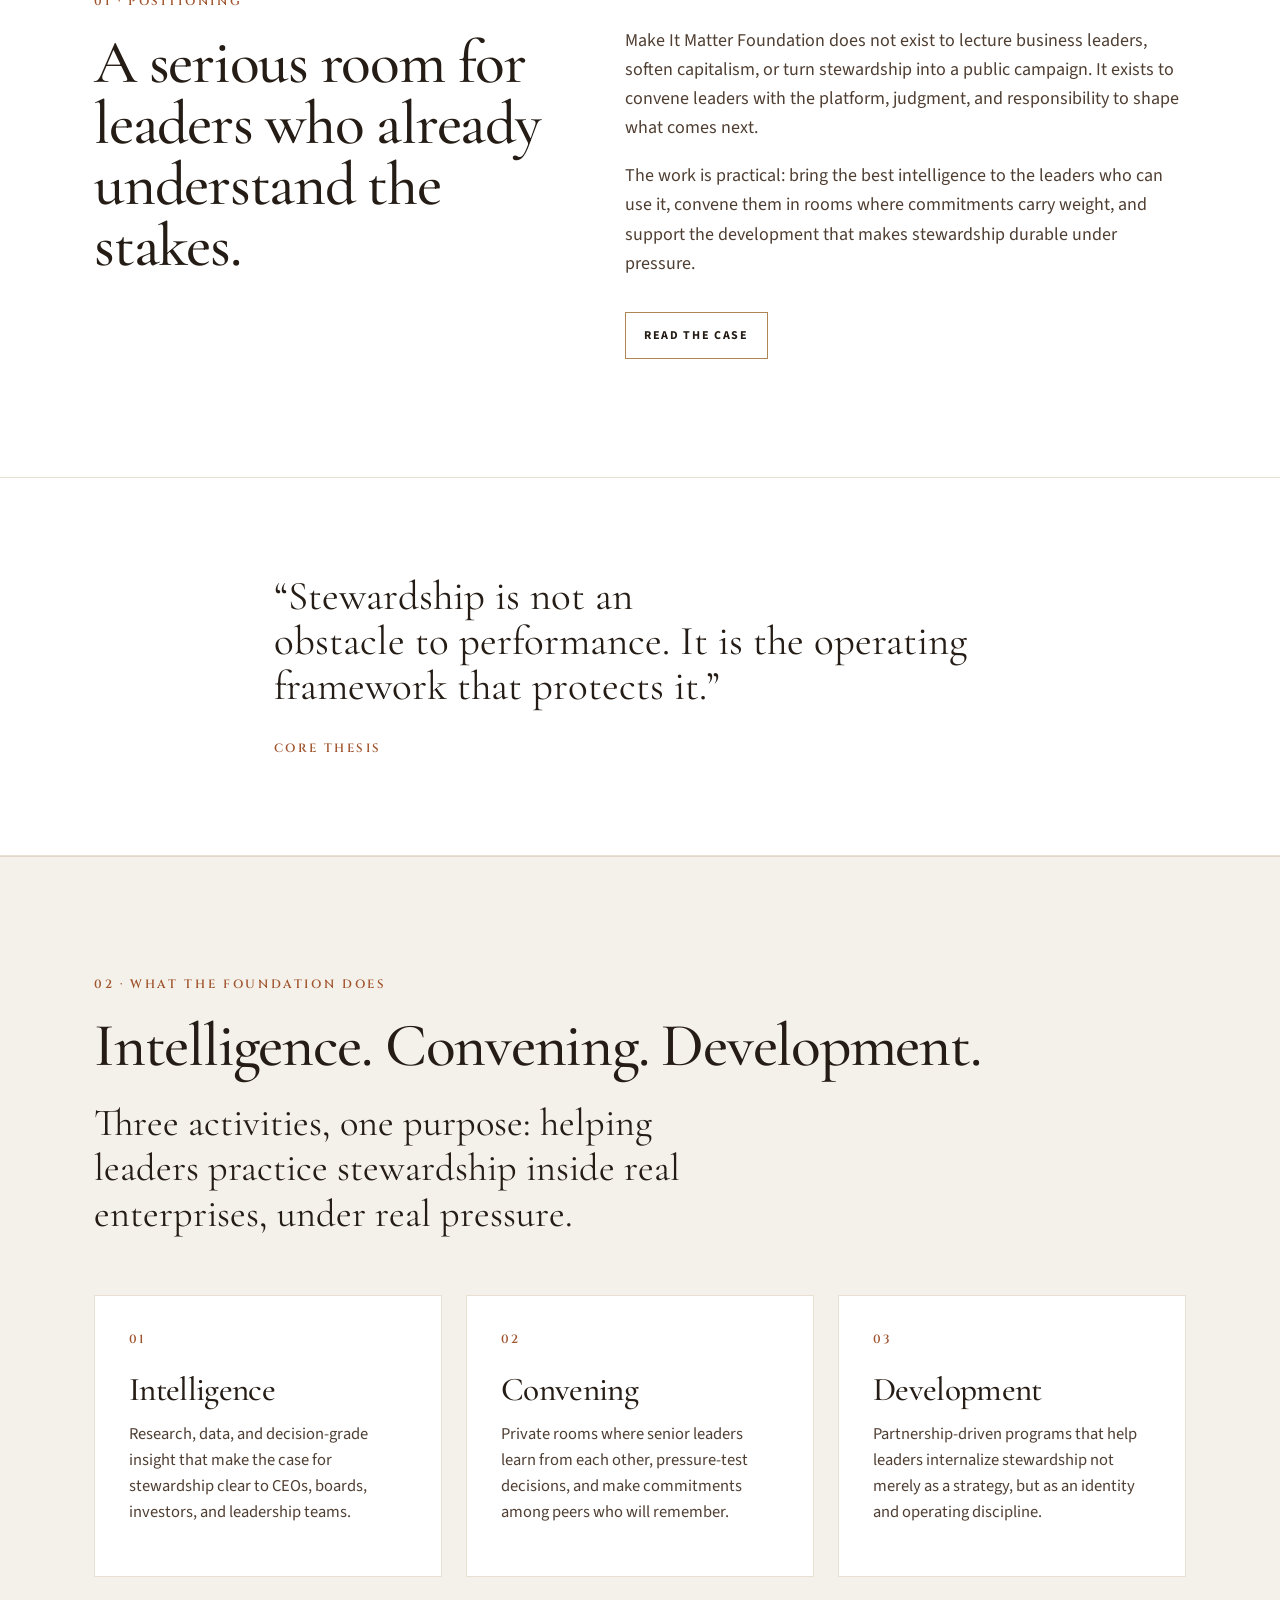
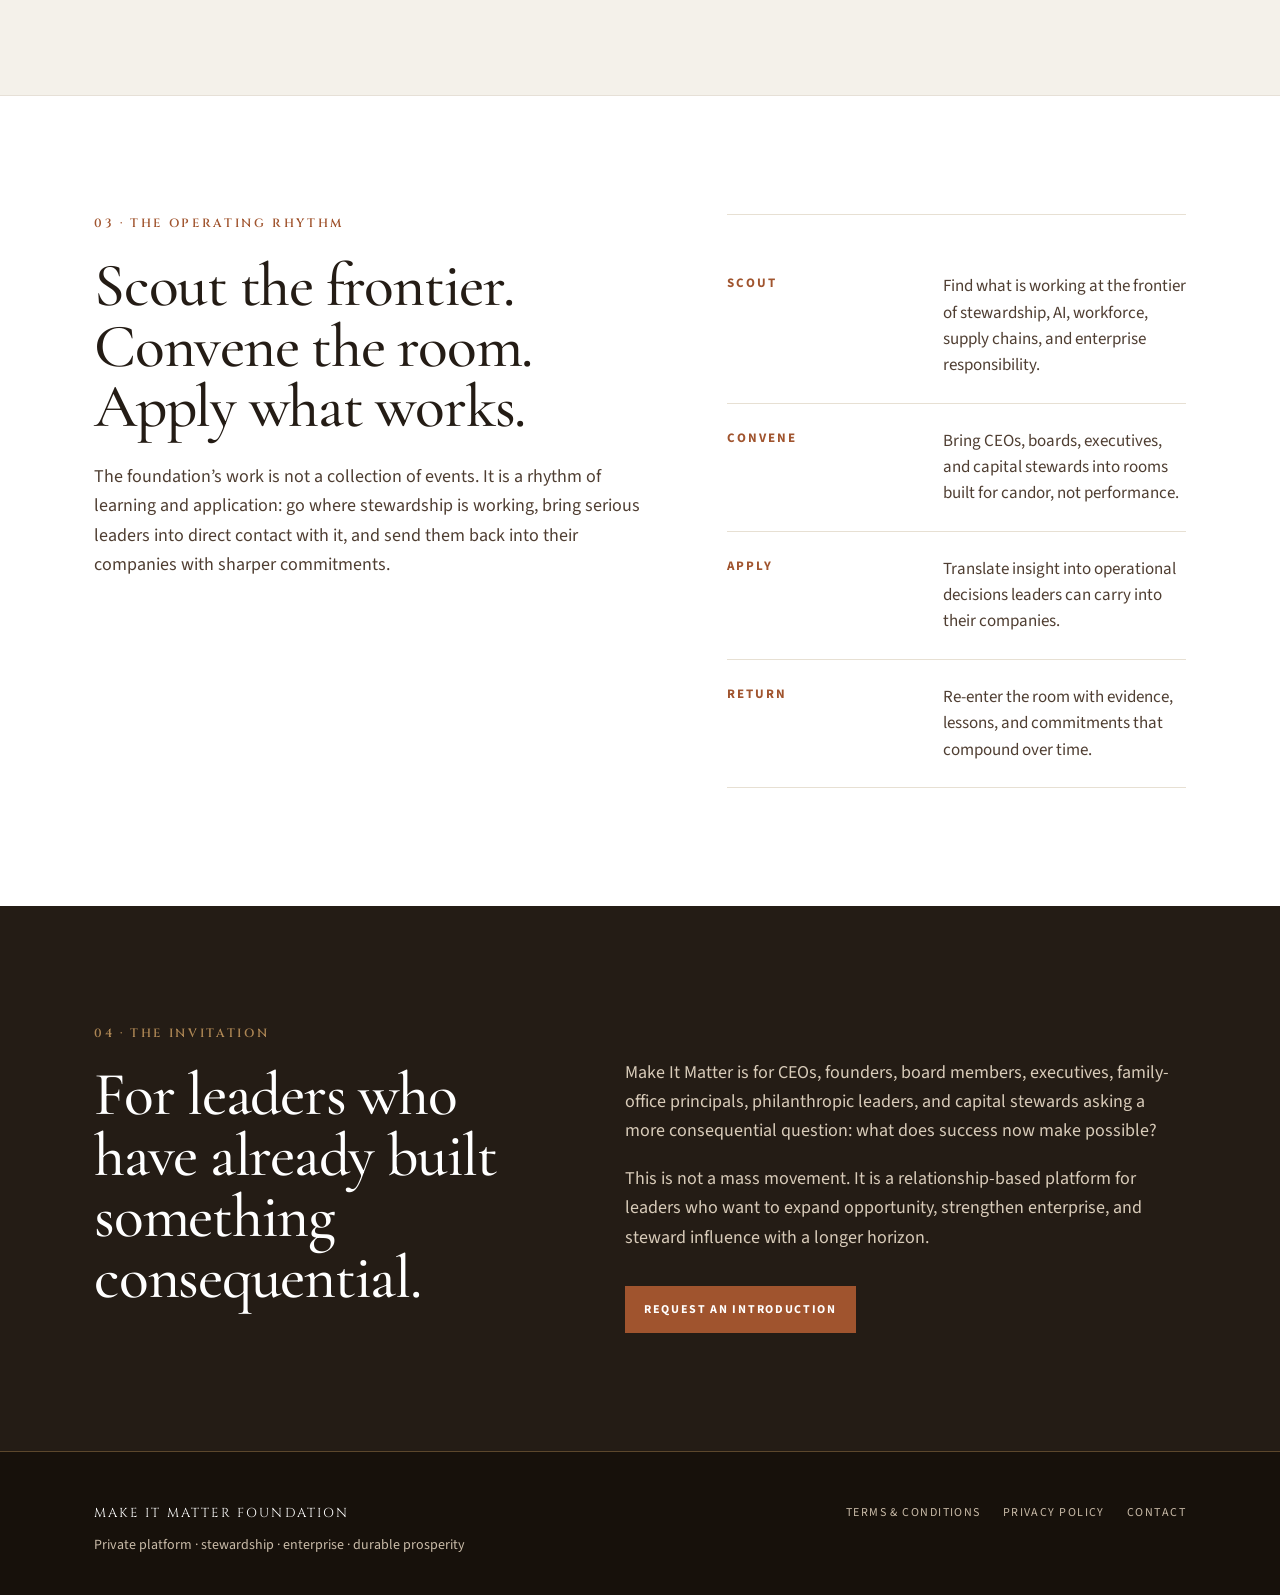
==== commit 003fce20: "Add files via upload Replace site with new stewardship site + papers blog." ====
--- a/index.html
+++ b/index.html
@@ -3,1459 +3,1129 @@
 <head>
   <meta charset="UTF-8" />
   <meta name="viewport" content="width=device-width, initial-scale=1.0" />
-  <title>Make It Matter Foundation</title>
-  <link href="https://fonts.googleapis.com/css2?family=Inter:wght@300;400;500;600;700;800;900&family=Barlow+Condensed:wght@600;700;800;900&display=swap" rel="stylesheet" />
+  <title>Make It Matter Foundation — Stewardship Website Prototype</title>
+  <meta name="description" content="Make It Matter Foundation convenes CEOs, boards, and executives to practice stewardship as an operating framework for durable performance, opportunity, and long-term prosperity." />
+
+  <!--
+  MAKE IT MATTER FOUNDATION WEBSITE PROTOTYPE
+  Brand Book 03 Direction · July 2026
+
+  STRICT SOURCE-OF-TRUTH RULES
+  1. Steve Hall's vision and mission are non-negotiable and must not be altered.
+  2. The foundation has evolved from nonprofit leader development into a stewardship platform for CEOs, boards, and executives.
+  3. The mission is to help business leaders practice stewardship as a core operating principle: not CSR, not ESG, not charity, not a moral lecture.
+  4. The case is made through performance protection, competitive advantage, opportunity, resilience, political/social trust, and long-term enterprise value.
+  5. The brand must avoid loud campaign energy, activist urgency, broad public movement language, fear-based capitalism messaging, and woke-coded phrasing.
+  6. Orange is a signature accent, not the atmosphere.
+  7. Voice: clear, concise, warm, commercially fluent, founder-led, private, serious, and high-trust.
+  -->
+
+  <link rel="preconnect" href="https://fonts.googleapis.com">
+  <link rel="preconnect" href="https://fonts.gstatic.com" crossorigin>
+  <link href="https://fonts.googleapis.com/css2?family=Cinzel:wght@400;500;600;700&family=Cormorant+Garamond:ital,wght@0,400;0,500;0,600;0,700;1,400;1,500&family=Source+Sans+3:wght@300;400;500;600;700&display=swap" rel="stylesheet">
+
   <style>
-    /* ── DESIGN TOKENS ─────────────────────────────── */
-    :root {
-      --orange:       #F5621E;
-      --orange-dark:  #d94e10;
-      --orange-light: #ff7a3d;
-      --orange-pale:  #fff3ee;
-      --black:        #d94e10;
-      --charcoal:     #c44610;
-      --gray-dark:    #444;
-      --gray:         #555;
-      --gray-light:   #fff4ef;
-      --white:        #ffffff;
-      --max-w:        1140px;
-      --font-display: 'Barlow Condensed', 'Impact', sans-serif;
-      --font-body:    'Inter', 'Helvetica Neue', Arial, sans-serif;
-      --radius:       4px;
-      --transition:   0.2s ease;
-    }
-
-    /* ── RESET ─────────────────────────────────────── */
-    *, *::before, *::after { box-sizing: border-box; margin: 0; padding: 0; }
-    html { scroll-behavior: smooth; }
-    body { font-family: var(--font-body); color: #333; background: var(--white); line-height: 1.6; -webkit-font-smoothing: antialiased; }
-    a { color: inherit; text-decoration: none; }
-    img { max-width: 100%; display: block; }
-
-    /* ── PAGE SWITCHING ────────────────────────────── */
-    .page { display: none; }
-    .page.active { display: block; }
-
-    /* ══════════════════════════════════════════════ */
-    /* NAV                                            */
-    /* ══════════════════════════════════════════════ */
-    nav {
-      background: var(--orange-dark);
-      padding: 0 2rem;
-      position: sticky;
-      top: 0;
-      z-index: 200;
-      display: flex;
-      align-items: center;
-      justify-content: space-between;
-      height: 64px;
-      border-bottom: 3px solid var(--orange);
-    }
-    .nav-brand {
-      font-family: var(--font-display);
-      font-size: 1.3rem;
-      font-weight: 800;
-      color: var(--white);
-      letter-spacing: 0.04em;
-      text-transform: uppercase;
-      cursor: pointer;
-      white-space: nowrap;
-    }
-    .nav-brand span { color: rgba(255,255,255,0.7); }
-    .nav-links { display: flex; list-style: none; gap: 0; }
-    .nav-links li a {
-      display: block;
-      color: rgba(255,255,255,0.7);
-      font-size: 0.75rem;
-      font-weight: 600;
-      letter-spacing: 0.1em;
-      text-transform: uppercase;
-      padding: 0 0.9rem;
-      height: 64px;
-      line-height: 64px;
-      transition: color var(--transition);
-      cursor: pointer;
-      white-space: nowrap;
-    }
-    .nav-links li a:hover { color: var(--white); text-decoration: underline; }
-    .nav-links li a.active { color: var(--white); text-decoration: underline; }
-
-    /* ══════════════════════════════════════════════ */
-    /* SHARED LAYOUT                                  */
-    /* ══════════════════════════════════════════════ */
-    .container { max-width: var(--max-w); margin: 0 auto; padding: 0 2rem; }
-    section { padding: 5rem 0; }
-    section.tight { padding: 3.5rem 0; }
-
-    /* Backgrounds */
-    .bg-black  { background: var(--orange-dark); }
-    .bg-orange-dark-section { background: var(--orange-dark); }
-
-    .bg-orange { background: var(--orange); }
-    .bg-gray   { background: var(--orange-pale); }
-    .bg-white  { background: var(--white); }
-
-    /* ── LABEL ─────────────────────────────────────── */
-    .label {
-      display: inline-block;
-      font-size: 0.68rem;
-      font-weight: 700;
-      letter-spacing: 0.2em;
-      text-transform: uppercase;
-      color: var(--orange);
-      margin-bottom: 0.75rem;
-    }
-    .label-white { color: rgba(255,255,255,0.55); }
-    .label-dark  { color: var(--white); background: var(--orange); padding: 0.25rem 0.75rem; letter-spacing: 0.15em; }
-
-    /* ── HEADINGS ──────────────────────────────────── */
-    h1, h2, h3, h4 { font-family: var(--font-display); font-weight: 800; text-transform: uppercase; line-height: 1.05; letter-spacing: 0.02em; color: var(--orange-dark); }
-    h1 { font-size: clamp(2.8rem, 7vw, 5.5rem); }
-    h2 { font-size: clamp(2rem, 4.5vw, 3.2rem); }
-    h3 { font-size: 1.5rem; letter-spacing: 0.03em; }
-    h4 { font-size: 1.1rem; }
-
-    .text-white  { color: var(--white); }
-    .text-orange { color: var(--orange); }
-    .text-black  { color: var(--orange-dark); }
-
-    p { font-size: 1rem; line-height: 1.75; color: var(--gray-dark); margin-bottom: 1rem; }
-    p:last-child { margin-bottom: 0; }
-    .lead { font-size: 1.2rem; line-height: 1.7; font-weight: 400; }
-    .small { font-size: 0.88rem; color: var(--gray); }
-
-    /* ── BUTTONS ───────────────────────────────────── */
-    .btn {
-      display: inline-flex;
-      align-items: center;
-      gap: 0.5rem;
-      font-family: var(--font-body);
-      font-size: 0.8rem;
-      font-weight: 700;
-      letter-spacing: 0.12em;
-      text-transform: uppercase;
-      padding: 0.9rem 2rem;
-      border-radius: var(--radius);
-      border: 2px solid transparent;
-      cursor: pointer;
-      transition: all var(--transition);
-      text-decoration: none;
-    }
-    .btn-orange {
-      background: var(--orange);
-      color: var(--white);
-      border-color: var(--orange);
-    }
-    .btn-orange:hover {
-      background: var(--orange-dark);
-      border-color: var(--orange-dark);
-      color: var(--white);
-    }
-    .btn-outline-white {
-      background: transparent;
-      color: var(--white);
-      border-color: rgba(255,255,255,0.4);
-    }
-    .btn-outline-white:hover {
-      border-color: var(--white);
-      background: rgba(255,255,255,0.1);
-      color: var(--white);
-    }
-    .btn-outline-orange {
-      background: transparent;
-      color: var(--orange);
-      border-color: var(--orange);
-    }
-    .btn-outline-orange:hover {
-      background: var(--orange);
-      color: var(--white);
-    }
-    .btn-black {
-      background: var(--orange-dark);
-      color: var(--white);
-      border-color: var(--orange-dark);
-    }
-    .btn-black:hover { background: var(--charcoal); border-color: var(--charcoal); color: var(--white); }
-
-    /* ── STAT BAR ──────────────────────────────────── */
-    .stat-bar {
-      display: flex;
-      flex-wrap: wrap;
-      gap: 0;
-      border-top: 1px solid rgba(255,255,255,0.1);
-      margin-top: 4rem;
-    }
-    .stat-bar-item {
-      flex: 1;
-      min-width: 180px;
-      padding: 2rem;
-      border-right: 1px solid rgba(255,255,255,0.1);
-      text-align: center;
-    }
-    .stat-bar-item:last-child { border-right: none; }
-    .stat-num {
-      font-family: var(--font-display);
-      font-size: 3rem;
-      font-weight: 900;
-      color: var(--white);
-      line-height: 1;
-      display: block;
-    }
-    .stat-desc {
-      font-size: 0.78rem;
-      font-weight: 500;
-      letter-spacing: 0.08em;
-      text-transform: uppercase;
-      color: rgba(255,255,255,0.5);
-      display: block;
-      margin-top: 0.5rem;
-    }
-
-    /* ── CARD GRID ─────────────────────────────────── */
-    .grid-3 { display: grid; grid-template-columns: repeat(3, 1fr); gap: 1.5rem; }
-    .grid-2 { display: grid; grid-template-columns: repeat(2, 1fr); gap: 2rem; }
-    .grid-4 { display: grid; grid-template-columns: repeat(4, 1fr); gap: 1.5rem; }
-    .grid-auto { display: grid; grid-template-columns: repeat(auto-fit, minmax(280px, 1fr)); gap: 1.5rem; }
-
-    /* ── PROGRAM CARD ──────────────────────────────── */
-    .prog-card {
-      background: var(--white);
-      border: 1px solid #e8e8e8;
-      padding: 2rem;
-      border-radius: var(--radius);
-      position: relative;
-      transition: box-shadow var(--transition), transform var(--transition);
-    }
-    .prog-card:hover { box-shadow: 0 8px 32px rgba(0,0,0,0.1); transform: translateY(-2px); }
-    .prog-card::before {
-      content: '';
-      position: absolute;
-      top: 0; left: 0; right: 0;
-      height: 4px;
-      background: var(--orange);
-      border-radius: var(--radius) var(--radius) 0 0;
-    }
-    .prog-card h3 { color: var(--orange-dark); margin-bottom: 0.75rem; }
-    .prog-card p  { font-size: 0.95rem; }
-    .prog-card .tag {
-      display: inline-block;
-      font-size: 0.65rem;
-      font-weight: 700;
-      letter-spacing: 0.15em;
-      text-transform: uppercase;
-      color: var(--orange);
-      margin-bottom: 0.75rem;
-    }
-    .prog-card .meta {
-      margin-top: 1.25rem;
-      font-size: 0.8rem;
-      font-weight: 600;
-      color: var(--gray);
-      letter-spacing: 0.06em;
-      border-top: 1px solid #eee;
-      padding-top: 1rem;
-    }
-
-    /* ── FEATURE BLOCK ─────────────────────────────── */
-    .feature-block {
-      display: grid;
-      grid-template-columns: 1fr 1fr;
-      gap: 5rem;
-      align-items: center;
-    }
-    .feature-num {
-      font-family: var(--font-display);
-      font-size: 7rem;
-      font-weight: 900;
-      color: var(--orange);
-      line-height: 1;
-      opacity: 0.15;
-      position: absolute;
-      top: -1.5rem;
-      left: -1rem;
-    }
-    .feature-item { position: relative; padding-left: 0; }
-
-    /* ── PULLQUOTE ─────────────────────────────────── */
-    .pullquote {
-      border-left: 4px solid var(--orange);
-      padding: 1.25rem 2rem;
-      margin: 2rem 0;
-      font-family: var(--font-display);
-      font-size: 1.6rem;
-      font-weight: 700;
-      text-transform: uppercase;
-      line-height: 1.2;
-      letter-spacing: 0.02em;
-    }
-    .pullquote.dark { color: var(--white); border-color: rgba(255,255,255,0.5); }
-    .pullquote.light { color: var(--orange-dark); }
-
-    /* ── DEFINITION BOX ────────────────────────────── */
-    .def-box {
-      background: var(--orange);
-      color: var(--white);
-      padding: 2.5rem 3rem;
-      border-radius: var(--radius);
-    }
-    .def-box .def-label {
-      font-size: 0.7rem;
-      font-weight: 700;
-      letter-spacing: 0.2em;
-      text-transform: uppercase;
-      color: rgba(255,255,255,0.7);
-      margin-bottom: 0.75rem;
-    }
-    .def-box p {
-      color: var(--white);
-      font-size: 1.15rem;
-      line-height: 1.7;
-      font-style: italic;
-    }
-
-    /* ── PARTNER TAGS ──────────────────────────────── */
-    .partner-row {
-      display: flex;
-      flex-wrap: wrap;
-      gap: 0.75rem;
-      margin-top: 1.5rem;
-    }
-    .partner-pill {
-      background: var(--orange-pale);
-      color: var(--orange-dark);
-      font-size: 0.75rem;
-      font-weight: 700;
-      letter-spacing: 0.1em;
-      text-transform: uppercase;
-      padding: 0.5rem 1rem;
-      border-radius: 100px;
-      border: 1px solid #e0e0e0;
-      transition: all var(--transition);
-    }
-    .partner-pill:hover { background: var(--orange); color: var(--white); border-color: var(--orange); }
-    .partner-pill.dark { background: rgba(255,255,255,0.1); color: rgba(255,255,255,0.8); border-color: rgba(255,255,255,0.2); }
-    .partner-pill.dark:hover { background: var(--orange); color: var(--white); border-color: var(--orange); }
-
-    /* ── AFFILIATION ITEM ──────────────────────────── */
-    .affil-item {
-      padding: 1.25rem 0;
-      border-bottom: 1px solid #eee;
-      display: grid;
-      grid-template-columns: auto 1fr;
-      gap: 1.25rem;
-      align-items: start;
-    }
-    .affil-item:last-child { border-bottom: none; }
-    .affil-dot {
-      width: 10px;
-      height: 10px;
-      border-radius: 50%;
-      background: var(--orange);
-      margin-top: 0.5rem;
-      flex-shrink: 0;
-    }
-    .affil-name { font-weight: 700; font-size: 0.9rem; color: var(--orange-dark); margin-bottom: 0.25rem; }
-    .affil-desc { font-size: 0.88rem; color: var(--gray); line-height: 1.55; }
-
-    /* ── TIMELINE ──────────────────────────────────── */
-    .timeline { position: relative; padding-left: 2rem; }
-    .timeline::before {
-      content: '';
-      position: absolute;
-      left: 0; top: 0.75rem; bottom: 0;
-      width: 2px;
-      background: linear-gradient(to bottom, var(--orange), transparent);
-    }
-    .tl-item { position: relative; margin-bottom: 2.5rem; padding-left: 2rem; }
-    .tl-item::before {
-      content: '';
-      position: absolute;
-      left: -2rem;
-      top: 0.5rem;
-      width: 14px;
-      height: 14px;
-      border-radius: 50%;
-      background: var(--orange);
-      border: 3px solid var(--white);
-      box-shadow: 0 0 0 2px var(--orange);
-    }
-    .tl-phase {
-      font-size: 0.7rem;
-      font-weight: 700;
-      letter-spacing: 0.15em;
-      text-transform: uppercase;
-      color: rgba(255,255,255,0.65);
-      margin-bottom: 0.25rem;
-    }
-    .tl-item h3 { font-size: 1.2rem; margin-bottom: 0.5rem; }
-    .tl-item p { font-size: 0.92rem; }
-
-    /* ── CONTACT FORM ──────────────────────────────── */
-    .c-form { display: flex; flex-direction: column; gap: 1.25rem; }
-    .c-form label {
-      display: block;
-      font-size: 0.72rem;
-      font-weight: 700;
-      letter-spacing: 0.12em;
-      text-transform: uppercase;
-      color: var(--orange-dark);
-      margin-bottom: 0.4rem;
-    }
-    .c-form input,
-    .c-form select,
-    .c-form textarea {
-      width: 100%;
-      padding: 0.875rem 1rem;
-      border: 2px solid #e0e0e0;
-      background: var(--white);
-      font-family: var(--font-body);
-      font-size: 0.95rem;
-      color: #333;
-      border-radius: var(--radius);
-      outline: none;
-      transition: border-color var(--transition);
-    }
-    .c-form input:focus,
-    .c-form select:focus,
-    .c-form textarea:focus { border-color: var(--orange); }
-    .c-form textarea { resize: vertical; min-height: 140px; }
-    .c-form .row-2 { display: grid; grid-template-columns: 1fr 1fr; gap: 1rem; }
-
-    /* ── CASE STUDY TILES ──────────────────────────── */
-    .case-tile {
-      background: var(--orange-pale);
-      padding: 1.75rem;
-      border-radius: var(--radius);
-      border-left: 4px solid var(--orange);
-    }
-    .case-tile strong { display: block; font-size: 0.9rem; color: var(--orange-dark); margin-bottom: 0.4rem; }
-    .case-tile p { font-size: 0.88rem; margin: 0; }
-
-    /* ── HERO ACCENT LINE ──────────────────────────── */
-    .accent-line {
-      display: inline-block;
-      width: 48px;
-      height: 4px;
-      background: var(--orange);
-      margin-bottom: 1.5rem;
-    }
-
-    /* ── RESOURCE CARD ─────────────────────────────── */
-    .res-card {
-      background: var(--white);
-      border: 1px solid #e8e8e8;
-      border-radius: var(--radius);
-      padding: 1.75rem;
-      display: flex;
-      flex-direction: column;
-      transition: box-shadow var(--transition);
-    }
-    .res-card:hover { box-shadow: 0 6px 24px rgba(0,0,0,0.09); }
-    .res-type { font-size: 0.65rem; font-weight: 700; letter-spacing: 0.18em; text-transform: uppercase; color: var(--orange); margin-bottom: 0.6rem; }
-    .res-card h3 { font-size: 1.1rem; color: var(--orange-dark); margin-bottom: 0.6rem; line-height: 1.3; }
-    .res-card p { font-size: 0.88rem; flex-grow: 1; margin-bottom: 1.25rem; }
-    .res-dl {
-      display: inline-flex;
-      align-items: center;
-      gap: 0.4rem;
-      background: var(--orange-dark);
-      color: var(--white);
-      font-size: 0.72rem;
-      font-weight: 700;
-      letter-spacing: 0.1em;
-      text-transform: uppercase;
-      padding: 0.6rem 1.2rem;
-      border-radius: var(--radius);
-      transition: background var(--transition);
-      align-self: flex-start;
-    }
-    .res-dl:hover { background: var(--orange); color: var(--white); }
-
-    /* ── FOOTER ────────────────────────────────────── */
-    footer {
-      background: var(--orange-dark);
-      color: rgba(255,255,255,0.6);
-      padding: 3rem 2rem;
-      font-size: 0.82rem;
-    }
-    .footer-inner {
-      max-width: var(--max-w);
-      margin: 0 auto;
-      display: flex;
-      justify-content: space-between;
-      align-items: center;
-      flex-wrap: wrap;
-      gap: 1rem;
-    }
-    .footer-brand {
-      font-family: var(--font-display);
-      font-size: 1.1rem;
-      font-weight: 800;
-      text-transform: uppercase;
-      color: var(--white);
-      letter-spacing: 0.05em;
-    }
-    .footer-brand span { color: rgba(255,255,255,0.7); }
-    .footer-links { display: flex; flex-wrap: wrap; gap: 1.25rem; }
-    .footer-links a { color: rgba(255,255,255,0.5); transition: color var(--transition); cursor: pointer; font-size: 0.78rem; letter-spacing: 0.06em; text-transform: uppercase; }
-    .footer-links a:hover { color: var(--orange); }
-
-    /* ── URGENCY BANNER ────────────────────────────── */
-    .urgency-banner {
-      background: var(--orange);
-      padding: 1rem 2rem;
-      text-align: center;
-    }
-    .urgency-banner p {
-      color: var(--white);
-      font-size: 0.88rem;
-      font-weight: 600;
-      letter-spacing: 0.04em;
-      margin: 0;
-    }
-
-    /* ── THREE-WORD BLOCK ──────────────────────────── */
-    .word-block {
-      background: var(--orange-dark);
-      padding: 2.5rem;
-      border-radius: var(--radius);
-      border-top: 4px solid var(--white);
-    }
-    .word-block .big-word {
-      font-family: var(--font-display);
-      font-size: 3.5rem;
-      font-weight: 900;
-      color: var(--orange);
-      text-transform: uppercase;
-      line-height: 1;
-      margin-bottom: 1rem;
-    }
-    .word-block p { color: rgba(255,255,255,0.78); font-size: 0.95rem; }
-
-    /* ── RESPONSIVE ────────────────────────────────── */
-    @media (max-width: 960px) {
-      .grid-3, .grid-4 { grid-template-columns: repeat(2, 1fr); }
-      .feature-block { grid-template-columns: 1fr; gap: 3rem; }
-    }
-    @media (max-width: 680px) {
-      .grid-2, .grid-3, .grid-4 { grid-template-columns: 1fr; }
-      nav { padding: 0 1rem; }
-      .nav-brand { font-size: 1rem; }
-      .nav-links li a { padding: 0 0.5rem; font-size: 0.65rem; }
-      .c-form .row-2 { grid-template-columns: 1fr; }
-      .footer-inner { flex-direction: column; text-align: center; }
-      .stat-bar-item { border-right: none; border-bottom: 1px solid rgba(255,255,255,0.1); }
+    :root{
+      --ember:#C2552A;
+      --clay:#A0542E;
+      --brass:#AD8654;
+      --umber:#241C15;
+      --oak:#4F3E32;
+      --stone:#8A8073;
+      --line:#E7E0D3;
+      --line-soft:rgba(206,194,176,.5);
+      --parchment:#F4F1EA;
+      --ivory:#F6F3EC;
+      --bone:#FFFFFF;
+      --white:#FFFFFF;
+      --dark:#17110B;
+      --font-ceremonial:'Cinzel', Georgia, serif;
+      --font-serif:'Cormorant Garamond', Georgia, serif;
+      --font-sans:'Source Sans 3','Helvetica Neue',Arial,sans-serif;
+      --container:1180px;
+      --narrow:820px;
+      --ease:cubic-bezier(.22,.61,.36,1);
+    }
+
+    *{box-sizing:border-box;margin:0;padding:0;min-width:0}
+    html,body{max-width:100%;overflow-x:clip}
+    @supports not (overflow:clip){html,body{overflow-x:hidden}}
+    img,svg,video,canvas,iframe{max-width:100%}
+    img,video{height:auto}
+    p,li,td,th,blockquote,figcaption{overflow-wrap:anywhere}
+    html{scroll-behavior:smooth}
+    body{
+      background:var(--ivory);
+      color:var(--umber);
+      font-family:var(--font-sans);
+      font-size:18px;
+      line-height:1.62;
+      -webkit-font-smoothing:antialiased;
+      text-rendering:optimizeLegibility;
+    }
+    ::selection{background:var(--ember);color:#fff}
+    a{color:inherit;text-decoration:none}
+    button{font:inherit}
+
+    .progress{position:fixed;top:0;left:0;height:2px;width:0;background:var(--ember);z-index:999}
+
+    .wrap{width:100%;max-width:var(--container);margin:0 auto;padding:0 44px}
+    .wrap.narrow{max-width:var(--narrow)}
+
+    .kicker,.eyebrow,.small-caps{
+      font-family:var(--font-ceremonial);
+      font-weight:600;
+      font-size:11px;
+      letter-spacing:.22em;
+      text-transform:uppercase;
+      color:var(--clay);
+    }
+
+    h1,h2,h3{font-family:var(--font-serif);font-weight:500;color:var(--umber);letter-spacing:-.02em}
+    h1{font-size:clamp(54px,7.8vw,112px);line-height:.96;max-width:950px}
+    h2{font-size:clamp(38px,4.8vw,70px);line-height:.99;margin-bottom:24px}
+    h3{font-size:clamp(26px,2.6vw,36px);line-height:1.06;margin-bottom:16px}
+    h4{font-family:var(--font-sans);font-size:16px;line-height:1.2;font-weight:650;letter-spacing:.01em;color:var(--umber)}
+    p{color:var(--oak);margin:0 0 1.05em;max-width:66ch}
+    .lead{font-family:var(--font-serif);font-size:clamp(27px,3vw,39px);line-height:1.18;color:var(--umber);max-width:33ch}
+    .body-large{font-family:var(--font-serif);font-size:24px;line-height:1.35;color:var(--umber)}
+    .micro{font-size:14px;color:var(--stone);line-height:1.45}
+    .rule{height:1px;background:var(--line);width:100%}
+    .soft{color:var(--clay)}
+    .quiet{color:var(--stone)}
+
+    .site-nav{
+      position:sticky;top:0;z-index:100;
+      background:var(--umber);
+      border-bottom:1px solid rgba(176,138,85,.30);
+    }
+    .site-nav .inner{max-width:var(--container);margin:0 auto;padding:17px 44px;display:flex;justify-content:space-between;gap:22px;align-items:center}
+    .wordmark{background:none;border:0;padding:0;font-family:var(--font-ceremonial);font-size:13px;font-weight:600;letter-spacing:.16em;text-transform:uppercase;color:var(--bone);white-space:nowrap;cursor:pointer}
+    .wordmark span{color:#C6A15E}
+    .navlinks{display:flex;gap:18px;align-items:center;flex-wrap:wrap;justify-content:flex-end}
+    .navlinks a,.navlinks button{background:none;border:0;cursor:pointer;font-family:var(--font-sans);font-size:12px;font-weight:650;letter-spacing:.12em;text-transform:uppercase;color:#C7B9A6;transition:color .22s var(--ease)}
+    .navlinks a:hover,.navlinks button:hover,.navlinks button.active{color:var(--brass)}
+    .navlinks button:not(.nav-cta){position:relative}
+    .navlinks button:not(.nav-cta):after{content:"";position:absolute;left:0;right:0;bottom:-5px;height:1px;background:var(--brass);transform:scaleX(0);transform-origin:left;transition:transform .3s var(--ease)}
+    .navlinks button:not(.nav-cta):hover:after,.navlinks button:not(.nav-cta).active:after{transform:scaleX(1)}
+    .nav-cta{border:1px solid rgba(176,138,85,.55)!important;padding:9px 13px!important;color:var(--bone)!important;background:transparent!important}
+    .nav-cta:hover{border-color:var(--brass)!important;background:var(--brass)!important;color:var(--umber)!important}
+    .nav-toggle{display:none;flex-direction:column;justify-content:center;gap:5px;width:42px;height:42px;padding:9px;background:none;border:0;cursor:pointer}
+    .nav-toggle span{display:block;height:1.5px;width:100%;background:var(--bone);transition:transform .3s var(--ease),opacity .2s}
+    .site-nav.open .nav-toggle span:nth-child(1){transform:translateY(6.5px) rotate(45deg)}
+    .site-nav.open .nav-toggle span:nth-child(2){opacity:0}
+    .site-nav.open .nav-toggle span:nth-child(3){transform:translateY(-6.5px) rotate(-45deg)}
+
+    .page{display:none;min-height:calc(100vh - 70px)}
+    .page.active{display:block}
+
+    section{position:relative}
+    .sec{padding:118px 0;border-top:1px solid var(--line-soft)}
+    .sec.tight{padding:84px 0}
+    .sec.bone{background:var(--bone)}
+    .sec.parchment{background:var(--parchment)}
+    .sec.umber{background:var(--umber);color:var(--ivory);border-top:none}
+    .sec.umber h1,.sec.umber h2,.sec.umber h3,.sec.umber h4{color:var(--bone)}
+    .sec.umber p{color:#D8CBB9}
+    .sec.umber .kicker{color:var(--brass)}
+    .sec-head{margin-bottom:58px}
+    .sec-number{display:block;margin-bottom:22px;font-family:var(--font-ceremonial);font-size:12px;font-weight:600;letter-spacing:.22em;text-transform:uppercase;color:var(--clay)}
+    .sec.umber .sec-number{color:var(--brass)}
+
+    /* ---------- hero ---------- */
+    .hero{position:relative;min-height:calc(100vh - 66px);display:flex;align-items:center;overflow:hidden;background:var(--ivory)}
+    .hero .wrap{position:relative;z-index:2;padding-top:22px;padding-bottom:22px}
+    .hero-copy{max-width:920px}
+    .hero h1{font-size:clamp(44px,6.0vw,90px);line-height:.99;margin-top:0;max-width:15ch}
+    .hero .sub{font-family:var(--font-serif);font-size:clamp(19px,1.7vw,24px);line-height:1.28;max-width:52ch;color:var(--oak);margin-top:24px}
+    .hero .thesis{display:grid;grid-template-columns:70px 1fr;gap:22px;align-items:center;margin-top:30px;max-width:640px}
+    .hero .thesis .line{height:1px;background:var(--clay);transform-origin:left}
+    .hero .thesis p{font-family:var(--font-ceremonial);font-size:11.5px;letter-spacing:.17em;text-transform:uppercase;color:var(--umber);font-weight:600;margin:0;max-width:none}
+    .hero .btn-row{margin-top:30px}
+    .hero-arc-wrap{position:absolute;z-index:1;inset:0;pointer-events:none;overflow:visible;will-change:transform}
+    .hero-arc{position:absolute;right:-13vw;top:50%;width:54vw;height:54vw;max-width:740px;max-height:740px;transform:translateY(-50%);overflow:visible}
+
+    /* opening statement (relocated from hero) */
+    .opening{position:relative;overflow:hidden;background:var(--umber);border-top:1px solid rgba(176,138,85,.35)}
+    .opening .wrap{position:relative;z-index:2}
+    .opening-inner{max-width:720px}
+    .opening-motif{position:absolute;top:50%;right:12%;transform:translateY(-50%);width:min(38vw,420px);height:min(38vw,420px);z-index:1;pointer-events:none}
+    .opening-motif svg{width:100%;height:100%;display:block}
+    .opening-quote{font-family:var(--font-serif);font-size:clamp(30px,3.9vw,50px);line-height:1.1;color:var(--bone);max-width:22ch;margin:0 0 22px}
+    .opening-sub{font-family:var(--font-serif);font-size:clamp(20px,1.8vw,25px);line-height:1.4;color:#D8CBB9;max-width:44ch;margin:0 0 26px}
+    .opening-meta{font-family:var(--font-ceremonial);font-size:11px;font-weight:600;letter-spacing:.18em;text-transform:uppercase;color:var(--brass)}
+
+    @keyframes heroUp{from{opacity:0;transform:translateY(20px)}to{opacity:1;transform:none}}
+    @keyframes drawLine{from{transform:scaleX(0)}to{transform:scaleX(1)}}
+    .hero.anim .hero-copy>*{opacity:0;animation:heroUp .9s var(--ease) forwards}
+    .hero.anim .hero-copy>h1{animation-delay:.10s}
+    .hero.anim .hero-copy>.sub{animation-delay:.26s}
+    .hero.anim .hero-copy>.thesis{animation-delay:.42s}
+    .hero.anim .hero-copy>.btn-row{animation-delay:.56s}
+    .hero.anim .thesis .line{transform:scaleX(0);animation:drawLine 1.05s var(--ease) .7s forwards}
+    @media(prefers-reduced-motion:reduce){
+      .hero.anim .hero-copy>*,.hero.anim .thesis .line{animation:none!important;opacity:1!important;transform:none!important}
+      .stagger-list>*{transition:none!important;opacity:1!important;transform:none!important}
+      .reveal{transition:none}
+    }
+
+    .btn-row{display:flex;gap:14px;flex-wrap:wrap;margin-top:34px}
+    .btn{display:inline-flex;align-items:center;justify-content:center;gap:8px;border:1px solid var(--brass);padding:13px 18px;min-height:46px;font-family:var(--font-sans);font-size:12px;font-weight:700;letter-spacing:.14em;text-transform:uppercase;color:var(--umber);background:transparent;transition:all .22s var(--ease);cursor:pointer}
+    .btn:hover{background:var(--umber);border-color:var(--umber);color:var(--bone);transform:translateY(-1px)}
+    .btn.primary{background:var(--umber);border-color:var(--umber);color:var(--bone)}
+    .btn.primary:hover{background:var(--clay);border-color:var(--clay)}
+    .btn.subtle{border-color:var(--line);color:var(--oak)}
+    .btn.subtle:hover{background:var(--umber);border-color:var(--umber);color:var(--bone)}
+    .sec.umber .btn.primary{background:var(--clay);border-color:var(--clay);color:var(--bone)}
+    .sec.umber .btn.primary:hover{background:var(--brass);border-color:var(--brass);color:var(--umber)}
+    .sec.umber .btn.subtle{border-color:rgba(176,138,85,.55);color:var(--ivory)}
+    .sec.umber .btn.subtle:hover{background:var(--brass);border-color:var(--brass);color:var(--umber)}
+
+    .grid-2{display:grid;grid-template-columns:1fr 1fr;gap:34px}
+    .grid-3{display:grid;grid-template-columns:repeat(3,1fr);gap:24px}
+    .grid-4{display:grid;grid-template-columns:repeat(4,1fr);gap:20px}
+    .split{display:grid;grid-template-columns:.9fr 1.1fr;gap:72px;align-items:start}
+    .split:has(.sec-number)>div:nth-child(2){padding-top:34px}
+    .split.rev{grid-template-columns:1.1fr .9fr}
+
+    .card{background:var(--bone);border:1px solid var(--line);padding:34px;min-height:230px}
+    .card h3{margin-bottom:14px}
+    .card p{font-size:16.5px;line-height:1.58;color:var(--oak)}
+    .card .num{font-family:var(--font-ceremonial);font-size:12px;font-weight:600;letter-spacing:.18em;text-transform:uppercase;color:var(--clay);display:block;margin-bottom:22px}
+    .card.compact{min-height:0;padding:28px}
+    .card.ghost{background:transparent}
+    .card.dark{background:var(--umber);border-color:var(--umber)}
+    .card.dark h3,.card.dark h4{color:var(--bone)}
+    .card.dark p{color:#D8CBB9}
+
+    .positioning-list{border-top:1px solid var(--line)}
+    .positioning-list .row{display:grid;grid-template-columns:190px 1fr;gap:26px;padding:24px 0;border-bottom:1px solid var(--line)}
+    .positioning-list b{font-family:var(--font-sans);font-size:13px;letter-spacing:.16em;text-transform:uppercase;color:var(--clay)}
+    .positioning-list p{margin:0;font-size:17px;line-height:1.55;color:var(--oak)}
+    .stagger-list.reveal{opacity:1!important;transform:none!important}
+    .stagger-list>*{opacity:0;transform:translateY(18px);transition:opacity 1s var(--ease),transform 1s var(--ease)}
+    .stagger-list.built>*{opacity:1;transform:none}
+    .stagger-list.built>*:nth-child(1){transition-delay:.15s}
+    .stagger-list.built>*:nth-child(2){transition-delay:.75s}
+    .stagger-list.built>*:nth-child(3){transition-delay:1.35s}
+    .stagger-list.built>*:nth-child(4){transition-delay:1.95s}
+    .stagger-list.built>*:nth-child(5){transition-delay:2.55s}
+    .stagger-list.built>*:nth-child(6){transition-delay:3.15s}
+
+    .statement{background:var(--bone);border-top:1px solid var(--line);border-bottom:1px solid var(--line);padding:96px 0}
+    .statement blockquote{font-family:var(--font-serif);font-size:clamp(20px,3.2vw,44px);line-height:1.1;color:var(--umber);max-width:940px}
+    .nowrap{white-space:nowrap}
+    .statement cite{display:block;margin-top:30px;font-family:var(--font-ceremonial);font-style:normal;font-size:12px;font-weight:600;letter-spacing:.2em;text-transform:uppercase;color:var(--clay)}
+
+    .page-hero{position:relative;overflow:hidden;display:flex;align-items:center;min-height:56vh;padding:104px 0 88px;background:var(--ivory);border-bottom:1px solid var(--line-soft)}
+    .page-hero .wrap{position:relative;z-index:2;width:100%}
+    .page-hero h1{font-size:clamp(48px,6.4vw,88px);line-height:1.0;max-width:16ch;margin-top:20px}
+    .page-hero p{font-family:var(--font-serif);font-size:clamp(22px,2.3vw,31px);line-height:1.24;color:var(--oak);max-width:46ch;margin-top:24px}
+    .page-hero .hero-motif{position:absolute;z-index:1;top:50%;right:4%;transform:translateY(-50%);width:min(40vw,440px);height:min(40vw,440px);pointer-events:none}
+    .page-hero .hero-motif svg{width:100%;height:100%;display:block;overflow:visible}
+
+    .method-row{display:grid;grid-template-columns:repeat(4,1fr);border-top:1px solid var(--line);border-left:1px solid var(--line);margin-top:48px}
+    .method-step{padding:28px;background:rgba(252,250,245,.38);border-right:1px solid var(--line);border-bottom:1px solid var(--line)}
+    .method-step .step{font-family:var(--font-ceremonial);font-size:12px;letter-spacing:.18em;text-transform:uppercase;color:var(--clay);display:block;margin-bottom:14px}
+    .method-step h3{font-size:30px;margin-bottom:10px}
+    .method-step p{font-size:15.8px;line-height:1.52}
+
+    .program{display:grid;grid-template-columns:220px 1fr 260px;gap:30px;padding:34px 0;border-bottom:1px solid var(--line);align-items:start}
+    .program:first-child{border-top:1px solid var(--line)}
+    .program .label{font-family:var(--font-ceremonial);font-size:12px;font-weight:600;letter-spacing:.2em;text-transform:uppercase;color:var(--clay)}
+    .program p{margin-bottom:0}
+    .program .meta{font-size:14px;color:var(--stone);line-height:1.45}
+
+    .resource-grid{display:grid;grid-template-columns:repeat(3,1fr);gap:22px;margin-top:42px}
+    .resource{background:var(--bone);border:1px solid var(--line);padding:28px;min-height:260px;display:flex;flex-direction:column;justify-content:space-between}
+    .resource h3{font-size:30px}
+    .resource p{font-size:16px;line-height:1.55}
+    .resource .tag{font-family:var(--font-ceremonial);font-size:11px;letter-spacing:.18em;text-transform:uppercase;color:var(--clay);margin-bottom:22px}
+    .resource a{font-family:var(--font-sans);font-size:12px;font-weight:700;letter-spacing:.12em;text-transform:uppercase;color:var(--umber);border-top:1px solid var(--line);padding-top:18px;margin-top:24px}
+
+    /* ---- Papers / Blog ---- */
+    .blog{margin-top:46px}
+    .blog-list{display:flex;flex-direction:column}
+    .post-item{display:block;width:100%;text-align:left;background:none;border:0;border-top:1px solid var(--line);padding:38px 0;cursor:pointer;font-family:inherit}
+    .post-item:last-child{border-bottom:1px solid var(--line)}
+    .post-meta{display:flex;gap:14px;align-items:center;margin-bottom:16px;flex-wrap:wrap}
+    .post-meta .tag{font-family:var(--font-ceremonial);font-weight:600;font-size:12.5px;letter-spacing:.16em;text-transform:uppercase;color:var(--clay)}
+    .post-meta .date{font-family:var(--font-sans);font-weight:600;font-size:13px;letter-spacing:.05em;text-transform:uppercase;color:var(--oak)}
+    .post-item h3{font-size:clamp(26px,2.8vw,34px);margin-bottom:12px;transition:color .22s var(--ease)}
+    .post-item:hover h3{color:var(--clay)}
+    .post-item p{font-size:17px;line-height:1.5;max-width:64ch;margin-bottom:16px}
+    .post-more{font-family:var(--font-sans);font-size:12px;font-weight:700;letter-spacing:.12em;text-transform:uppercase;color:var(--umber);display:inline-flex;align-items:center;gap:8px}
+    .post-item:hover .post-more{color:var(--clay)}
+    .post-item.featured{border-top:none;padding:0 0 44px}
+    .post-item.featured h3{font-size:clamp(34px,4.6vw,58px);line-height:1.04;max-width:24ch}
+    .post-item.featured p{font-family:var(--font-serif);font-size:clamp(19px,2vw,23px);line-height:1.32;color:var(--umber);max-width:52ch}
+    /* past posts as bordered cards */
+    .paper-cards{display:grid;grid-template-columns:repeat(3,1fr);gap:22px;margin-top:52px}
+    .paper-card{background:var(--bone);border:1px solid var(--line);padding:28px;min-height:250px;display:flex;flex-direction:column;justify-content:space-between;width:100%;text-align:left;cursor:pointer;font-family:inherit;transition:border-color .22s var(--ease),transform .22s var(--ease)}
+    .paper-card:hover{border-color:var(--umber);transform:translateY(-2px)}
+    .paper-card .post-meta{margin-bottom:16px}
+    .paper-card h3{font-size:clamp(23px,1.9vw,28px);line-height:1.08;margin:0 0 12px;transition:color .22s var(--ease)}
+    .paper-card:hover h3{color:var(--clay)}
+    .paper-card p{font-size:15.5px;line-height:1.5;margin:0;max-width:none}
+    .paper-card .card-more{font-family:var(--font-sans);font-size:12px;font-weight:700;letter-spacing:.12em;text-transform:uppercase;color:var(--umber);border-top:1px solid var(--line);padding-top:18px;margin-top:24px;display:inline-flex;gap:8px;align-items:center}
+    .paper-card:hover .card-more{color:var(--clay)}
+    @media(max-width:1060px){.paper-cards{grid-template-columns:1fr 1fr}}
+    @media(max-width:640px){.paper-cards{grid-template-columns:1fr}}
+    .post-meta .featured-flag{font-family:var(--font-ceremonial);font-weight:600;font-size:12.5px;letter-spacing:.18em;text-transform:uppercase;color:var(--clay);margin-left:auto}
+    .pager{display:flex;gap:8px;align-items:center;justify-content:center;margin-top:52px;flex-wrap:wrap}
+    .pager button{min-width:44px;height:44px;padding:0 14px;border:1px solid var(--line);background:transparent;font-family:var(--font-sans);font-size:13px;font-weight:700;letter-spacing:.05em;color:var(--oak);cursor:pointer;transition:all .2s var(--ease)}
+    .pager button:hover:not(:disabled){border-color:var(--umber);color:var(--umber)}
+    .pager button.active{background:var(--umber);border-color:var(--umber);color:var(--bone)}
+    .pager button:disabled{opacity:.35;cursor:default}
+    .post-article{max-width:760px}
+    .post-article .back{font-family:var(--font-sans);font-size:12px;font-weight:700;letter-spacing:.12em;text-transform:uppercase;color:var(--clay);background:none;border:0;cursor:pointer;margin-bottom:40px;display:inline-flex;gap:8px;align-items:center}
+    .post-article .post-meta{margin-bottom:22px}
+    .post-article h1{font-size:clamp(38px,5.2vw,68px);line-height:1.0;max-width:20ch;margin-bottom:8px}
+    .post-article .article-body{margin-top:34px}
+    .post-article .article-body p{font-family:var(--font-serif);font-size:20px;line-height:1.5;color:var(--umber);max-width:68ch;margin:0 0 1.1em}
+    .post-article .article-body h2{font-family:var(--font-serif);font-weight:500;font-size:clamp(26px,3vw,38px);line-height:1.1;letter-spacing:-.01em;margin:44px 0 16px;max-width:none;color:var(--umber)}
+    .post-article .article-body blockquote{font-family:var(--font-serif);font-style:italic;font-size:26px;line-height:1.35;color:var(--umber);border-left:2px solid var(--brass);padding-left:28px;margin:32px 0;max-width:40ch}
+    .post-article .article-body strong{font-weight:650}
+    .post-nav{display:grid;grid-template-columns:1fr auto 1fr;gap:24px;align-items:start;margin-top:64px;padding-top:32px;border-top:1px solid var(--line)}
+    .post-nav .pn-item{background:none;border:0;cursor:pointer;font-family:inherit;padding:0;text-align:left;max-width:300px}
+    .post-nav .pn-next{text-align:right;justify-self:end}
+    .post-nav .pn-empty{visibility:hidden}
+    .post-nav .pn-dir{display:block;font-family:var(--font-sans);font-size:11px;font-weight:700;letter-spacing:.14em;text-transform:uppercase;color:var(--clay);margin-bottom:8px}
+    .post-nav .pn-title{display:block;font-family:var(--font-serif);font-size:20px;line-height:1.15;color:var(--umber);transition:color .2s var(--ease)}
+    .post-nav .pn-item:hover .pn-title{color:var(--clay)}
+    .post-nav .pn-home{align-self:center;background:none;border:1px solid var(--line);cursor:pointer;font-family:var(--font-sans);font-size:11px;font-weight:700;letter-spacing:.12em;text-transform:uppercase;color:var(--oak);padding:12px 18px;white-space:nowrap;transition:all .2s var(--ease)}
+    .post-nav .pn-home:hover{border-color:var(--umber);color:var(--umber)}
+    @media(max-width:640px){.post-nav{grid-template-columns:1fr;gap:26px}.post-nav .pn-next{text-align:left;justify-self:start}.post-nav .pn-home{justify-self:start}}
+
+    .founder-letter{max-width:600px;border-left:2px solid var(--brass);padding-left:36px}
+    .founder-letter p{font-family:var(--font-serif);font-style:italic;font-size:26px;line-height:1.46;color:var(--umber);max-width:34ch}
+    .founder-letter .signature{font-family:var(--font-ceremonial);font-size:12px;letter-spacing:.18em;text-transform:uppercase;color:var(--clay);margin-top:32px}
+    .letter-sec{position:relative;overflow:hidden}
+    .letter-sec .wrap{position:relative;z-index:2}
+    .sec.tight h2{font-size:clamp(28px,3.2vw,44px)}
+    .legal{max-width:760px}
+    .legal .updated{font-family:var(--font-ceremonial);font-size:11px;font-weight:600;letter-spacing:.18em;text-transform:uppercase;color:var(--stone);margin-bottom:34px}
+    .legal p{font-size:16.5px;line-height:1.62;color:var(--oak);margin:0 0 1.05em;max-width:none}
+    .legal h2{font-family:var(--font-serif);font-weight:500;font-size:26px;line-height:1.2;letter-spacing:-.01em;color:var(--umber);margin:38px 0 12px}
+    .legal ul{margin:0 0 1.05em;padding-left:20px}
+    .legal li{font-size:16.5px;line-height:1.55;color:var(--oak);margin-bottom:.4em}
+    .legal a{color:var(--clay);text-decoration:underline;text-underline-offset:2px}
+
+    .contact-card{background:var(--bone);border:1px solid var(--line);padding:38px}
+    .form{display:flex;flex-direction:column;gap:18px}
+    .form-row{display:grid;grid-template-columns:1fr 1fr;gap:18px}
+    label{display:block;font-size:12px;font-weight:700;letter-spacing:.14em;text-transform:uppercase;color:var(--clay);margin-bottom:8px}
+    input,select,textarea{width:100%;border:1px solid var(--line);background:#fff;padding:14px 14px;font-family:var(--font-sans);font-size:16px;color:var(--umber);outline:none;transition:border-color .22s var(--ease),box-shadow .22s var(--ease)}
+    textarea{min-height:148px;resize:vertical}
+    input:focus,select:focus,textarea:focus{border-color:var(--brass);box-shadow:0 0 0 3px rgba(176,138,85,.12)}
+
+    .footer{position:relative;padding:52px 0 38px;background:var(--dark);color:var(--bone)}
+    .footer:before{content:"";position:absolute;top:0;left:0;right:0;height:1px;background:rgba(176,138,85,.45)}
+    .footer .wrap{display:flex;justify-content:space-between;gap:26px;align-items:flex-start;flex-wrap:wrap}
+    .footer p,.footer a{color:#C9BBA8;font-size:14px;margin:0}
+    .footer .brand{font-family:var(--font-ceremonial);font-size:13px;letter-spacing:.16em;text-transform:uppercase;color:var(--bone);margin-bottom:10px}
+    .footer-links{display:flex;gap:22px;flex-wrap:wrap;justify-content:flex-end}
+    .footer-links a,.footer-links button{position:relative;border:0;background:none;color:#C9BBA8;font-family:var(--font-sans);font-size:12px;letter-spacing:.12em;text-transform:uppercase;cursor:pointer;text-decoration:none;transition:color .22s var(--ease)}
+    .footer-links a:after,.footer-links button:after{content:"";position:absolute;left:0;right:0;bottom:-4px;height:1px;background:var(--brass);transform:scaleX(0);transform-origin:left;transition:transform .3s var(--ease)}
+    .footer-links a:hover,.footer-links button:hover{color:var(--brass)}
+    .footer-links a:hover:after,.footer-links button:hover:after{transform:scaleX(1)}
+
+    .reveal{opacity:0;transform:translateY(18px);transition:opacity .8s var(--ease),transform .8s var(--ease)}
+    .reveal.in{opacity:1;transform:none}
+
+    @media(max-width:1060px){
+      .hero .wrap,.split,.split.rev{grid-template-columns:1fr;gap:48px}
+      .hero-panel{border-left:0;padding-left:0;min-height:auto;justify-content:flex-start}
+      .grid-3,.resource-grid{grid-template-columns:1fr 1fr}
+      .grid-4,.method-row{grid-template-columns:1fr 1fr}
+      .program{grid-template-columns:1fr;gap:12px}
+    }
+    @media(max-width:760px){
+      .wrap{padding:0 24px}
+      .site-nav .inner{padding:14px 24px;flex-direction:row;flex-wrap:nowrap;justify-content:space-between;align-items:center}
+      .nav-toggle{display:flex}
+      .navlinks{display:none}
+      .site-nav.open .navlinks{display:flex;flex-direction:column;align-items:flex-start;gap:2px;position:absolute;top:100%;left:0;right:0;background:var(--umber);border-bottom:1px solid rgba(176,138,85,.3);padding:8px 24px 18px;box-shadow:0 22px 44px rgba(0,0,0,.28)}
+      .site-nav.open .navlinks a,.site-nav.open .navlinks button{font-size:14px;padding:12px 0;width:100%;text-align:left}
+      .site-nav.open .navlinks button:after{display:none}
+      .site-nav.open .navlinks .nav-cta{margin-top:12px;width:auto;padding:11px 16px!important;text-align:center}
+      .hero{min-height:auto}
+      .hero .wrap{padding-top:56px;padding-bottom:58px}
+      .hero h1,.page-hero h1{font-size:clamp(34px,9vw,56px)}
+      .grid-2,.grid-3,.grid-4,.resource-grid,.method-row,.form-row{grid-template-columns:1fr}
+      .positioning-list .row{grid-template-columns:1fr;gap:8px}
+      .sec{padding:82px 0}
+      .page-hero{padding:64px 0 52px;min-height:auto}
+      .page-hero .hero-motif,.opening-motif,.hero-arc-wrap{display:none}
+      .btn-row{flex-direction:column;align-items:stretch}
+      .btn-row .btn{width:100%}
+      .founder-letter{padding-left:20px}
+      .founder-letter p{font-size:22px}
     }
   </style>
 </head>
 <body>
-
-<!-- ══════════════════════════════════════════════════ -->
-<!-- NAV                                                -->
-<!-- ══════════════════════════════════════════════════ -->
-<nav>
-  <span class="nav-brand" onclick="showPage('home')">Make It <span>Matter</span></span>
-  <ul class="nav-links">
-    <li><a onclick="showPage('home')"        id="nav-home"        class="active">Home</a></li>
-    <li><a onclick="showPage('about')"       id="nav-about"              >About</a></li>
-    <li><a onclick="showPage('philosophy')"  id="nav-philosophy"         >Why It Matters</a></li>
-    <li><a onclick="showPage('foundations')" id="nav-foundations"        >What We Build</a></li>
-    <li><a onclick="showPage('name')"        id="nav-name"               >Behind the Name</a></li>
-    <li><a href="resources.html"             id="nav-resources"          >Resources</a></li>
-    <li><a onclick="showPage('contact')"     id="nav-contact"            >Contact</a></li>
-  </ul>
-</nav>
-
-
-<!-- ══════════════════════════════════════════════════ -->
-<!-- PAGE 1 · HOME                                      -->
-<!-- ══════════════════════════════════════════════════ -->
-<div class="page active" id="page-home">
-
-  <!-- HERO -->
-  <section style="background: var(--orange-dark); padding: 7rem 0 5rem;">
-    <div class="container">
-      <div class="label label-white">Make It Matter Foundation</div>
-      <h1 class="text-white" style="max-width: 780px; margin-bottom: 1.5rem;">
-        The window for<br><span class="text-white" style="opacity: 0.75;">voluntary leadership</span><br>is open.
-      </h1>
-      <p class="lead" style="color: rgba(255,255,255,0.65); max-width: 580px; margin-bottom: 2.5rem;">
-        It won't stay open. Business leaders who act now — deploying their companies, capital, and influence to bring more people into prosperity — aren't sacrificing performance. They're securing it.
-      </p>
-      <div style="display: flex; gap: 1rem; flex-wrap: wrap;">
-        <span class="btn btn-orange" onclick="showPage('contact')">Join the Community</span>
-        <span class="btn btn-outline-white" onclick="showPage('philosophy')">Why This Matters Now →</span>
-      </div>
-
-      <!-- STATS -->
-      <div class="stat-bar">
-        <div class="stat-bar-item">
-          <span class="stat-num">65%</span>
-          <span class="stat-desc">of Americans say capitalism isn't working for them</span>
-        </div>
-        <div class="stat-bar-item">
-          <span class="stat-num">78%</span>
-          <span class="stat-desc">believe business could be a force for good</span>
-        </div>
-        <div class="stat-bar-item">
-          <span class="stat-num">51%</span>
-          <span class="stat-desc">labor's share of the economy — an all-time low</span>
-        </div>
-        <div class="stat-bar-item">
-          <span class="stat-num">10K</span>
-          <span class="stat-desc">stewardship leaders by 2035 — our BHAG</span>
-        </div>
+  <div class="progress" id="progress"></div>
+
+  <nav class="site-nav" aria-label="Primary navigation">
+    <div class="inner">
+      <button class="wordmark" onclick="showPage('home')" aria-label="Make It Matter Foundation home">Make It <span>Matter</span> Foundation</button>
+      <button class="nav-toggle" aria-label="Toggle menu" aria-expanded="false" onclick="toggleNav()"><span></span><span></span><span></span></button>
+      <div class="navlinks">
+        <button id="nav-home" class="active" onclick="showPage('home')">Home</button>
+        <button id="nav-case" onclick="showPage('case')">The Case</button>
+        <button id="nav-platform" onclick="showPage('platform')">Platform</button>
+        <button id="nav-convenings" onclick="showPage('convenings')">Convenings</button>
+        <button id="nav-founder" onclick="showPage('founder')">Founder</button>
+        <button id="nav-resources" onclick="showPage('resources')">Papers</button>
+        <button id="nav-contact" class="nav-cta" onclick="showPage('contact')">Begin a Conversation</button>
       </div>
     </div>
-  </section>
-
-  <!-- STEWARDSHIP DEFINITION -->
-  <section class="bg-white">
-    <div class="container">
-      <div style="display: grid; grid-template-columns: 1fr 1.2fr; gap: 5rem; align-items: center;">
-        <div>
-          <div class="label">What We Stand For</div>
-          <h2 style="margin-bottom: 1.5rem;">This Is Not a Moral Argument. It's a Business Imperative.</h2>
-          <p>The companies that will dominate the next decade are not the ones that extracted the most in the last one. They're the ones building genuine trust with workers, customers, and communities — right now, while the window for voluntary action is still open.</p>
-          <p>Stewardship is not CSR. It's not ESG. It's not a compliance checkbox. It's the operating model of the best-run companies in the world — and it's the competitive advantage that separates those who shape the future of capitalism from those who have it shaped for them.</p>
-          <span class="btn btn-orange" style="margin-top: 1rem;" onclick="showPage('philosophy')">See the Business Case</span>
-        </div>
-        <div class="def-box">
-          <div class="def-label">Stewardship — Our Definition</div>
-          <p>The active, values-driven management of powerful resources in ways that account for their impact on stakeholders beyond the immediate transaction — not as a PR posture, but as a core operating principle that drives long-term competitive advantage.</p>
-        </div>
-      </div>
+  </nav>
+
+  <!-- HOME -->
+  <main class="page active" id="page-home">
+    <section class="hero anim">
+      <div class="hero-arc-wrap" aria-hidden="true">
+        <svg class="hero-arc" viewBox="0 0 1000 1000" fill="none" preserveAspectRatio="xMidYMid meet">
+          <path id="arcPath" d="M500 18 A482 482 0 0 0 500 982" stroke="rgba(176,138,85,.34)" stroke-width="1" vector-effect="non-scaling-stroke"/>
+          <g id="arcHead" opacity="0"><circle r="11" fill="rgba(245,232,213,.35)"/><circle r="5.5" fill="rgba(250,240,222,.6)"/><circle r="2.6" fill="#FFF8EC"/></g>
+        </svg>
+      </div>
+      <div class="wrap">
+        <div class="hero-copy">
+          <h1>For leaders entrusted with <span class="soft">capitalism’s next chapter.</span></h1>
+          <p class="sub">A private platform convening CEOs, boards, and executives to practice stewardship as an operating framework for performance, opportunity, and durable prosperity.</p>
+          <div class="thesis">
+            <span class="line"></span>
+            <p>Stewardship protects performance by directing entrusted power wisely over time.</p>
+          </div>
+          <div class="btn-row">
+            <button class="btn primary" onclick="showPage('contact')">Begin a Conversation</button>
+            <button class="btn subtle" onclick="showPage('platform')">Explore the Platform</button>
+          </div>
+        </div>
+      </div>
+    </section>
+
+    <section class="sec opening">
+      <div class="wrap">
+        <div class="opening-inner reveal">
+          <p class="opening-quote">There comes a point in a builder’s life when the question changes.</p>
+          <p class="opening-sub">It is no longer only, “What can I create?” It becomes, “What has been entrusted to me, and how should it be used?”</p>
+          <div class="opening-meta">Private foundation · stewardship · enterprise</div>
+        </div>
+      </div>
+    </section>
+
+    <section class="sec bone">
+      <div class="wrap split">
+        <div class="reveal">
+          <span class="sec-number">01 · Positioning</span>
+          <h2>A serious room for leaders who already understand the stakes.</h2>
+        </div>
+        <div class="reveal">
+          <p>Make It Matter Foundation does not exist to lecture business leaders, soften capitalism, or turn stewardship into a public campaign. It exists to convene leaders with the platform, judgment, and responsibility to shape what comes next.</p>
+          <p>The work is practical: bring the best intelligence to the leaders who can use it, convene them in rooms where commitments carry weight, and support the development that makes stewardship durable under pressure.</p>
+          <div class="btn-row">
+            <button class="btn" onclick="showPage('case')">Read the Case</button>
+          </div>
+        </div>
+      </div>
+    </section>
+
+    <section class="statement">
+      <div class="wrap narrow reveal">
+        <blockquote>“Stewardship is not an <span class="nowrap">obstacle to performance.</span> It is the operating framework that protects it.”</blockquote>
+        <cite>Core thesis</cite>
+      </div>
+    </section>
+
+    <section class="sec parchment">
+      <div class="wrap">
+        <div class="sec-head reveal">
+          <span class="sec-number">02 · What the foundation does</span>
+          <h2>Intelligence. Convening. Development.</h2>
+          <p class="lead">Three activities, one purpose: helping leaders practice stewardship inside real enterprises, under real pressure.</p>
+        </div>
+        <div class="grid-3 reveal">
+          <div class="card"><span class="num">01</span><h3>Intelligence</h3><p>Research, data, and decision-grade insight that make the case for stewardship clear to CEOs, boards, investors, and leadership teams.</p></div>
+          <div class="card"><span class="num">02</span><h3>Convening</h3><p>Private rooms where senior leaders learn from each other, pressure-test decisions, and make commitments among peers who will remember.</p></div>
+          <div class="card"><span class="num">03</span><h3>Development</h3><p>Partnership-driven programs that help leaders internalize stewardship not merely as a strategy, but as an identity and operating discipline.</p></div>
+        </div>
+      </div>
+    </section>
+
+    <section class="sec bone">
+      <div class="wrap split rev">
+        <div class="reveal">
+          <span class="sec-number">03 · The operating rhythm</span>
+          <h2>Scout the frontier. Convene the room. Apply what works.</h2>
+          <p>The foundation’s work is not a collection of events. It is a rhythm of learning and application: go where stewardship is working, bring serious leaders into direct contact with it, and send them back into their companies with sharper commitments.</p>
+        </div>
+        <div class="positioning-list">
+          <div class="row"><b>Scout</b><p>Find what is working at the frontier of stewardship, AI, workforce, supply chains, and enterprise responsibility.</p></div>
+          <div class="row"><b>Convene</b><p>Bring CEOs, boards, executives, and capital stewards into rooms built for candor, not performance.</p></div>
+          <div class="row"><b>Apply</b><p>Translate insight into operational decisions leaders can carry into their companies.</p></div>
+          <div class="row"><b>Return</b><p>Re-enter the room with evidence, lessons, and commitments that compound over time.</p></div>
+        </div>
+      </div>
+    </section>
+
+    <section class="sec umber">
+      <div class="wrap split">
+        <div class="reveal">
+          <span class="sec-number">04 · The invitation</span>
+          <h2>For leaders who have already built something consequential.</h2>
+        </div>
+        <div class="reveal">
+          <p>Make It Matter is for CEOs, founders, board members, executives, family-office principals, philanthropic leaders, and capital stewards asking a more consequential question: what does success now make possible?</p>
+          <p>This is not a mass movement. It is a relationship-based platform for leaders who want to expand opportunity, strengthen enterprise, and steward influence with a longer horizon.</p>
+          <div class="btn-row">
+            <button class="btn primary" onclick="showPage('contact')">Request an Introduction</button>
+          </div>
+        </div>
+      </div>
+    </section>
+
+    <div class="footer">
+      <div class="wrap"><div><div class="brand">Make It Matter Foundation</div><p>Private platform · stewardship · enterprise · durable prosperity</p></div><div class="footer-links"><button onclick="showPage('terms')">Terms &amp; Conditions</button><button onclick="showPage('privacy')">Privacy Policy</button><button onclick="showPage('contact')">Contact</button></div></div>
     </div>
-  </section>
-
-  <!-- WHAT WE DO -->
-  <section class="bg-gray">
-    <div class="container">
-      <div class="label">What We Do</div>
-      <h2 style="margin-bottom: 0.5rem;">Scout. Convene. Apply.</h2>
-      <p class="lead" style="max-width: 620px; margin-bottom: 3rem;">We find what's working, bring the right leaders together, and make sure they go home with commitments — not just inspiration.</p>
-      <div class="grid-3">
-        <div class="prog-card">
-          <div class="tag">01 — Scout</div>
-          <h3>Find What's Working</h3>
-          <p>We surface the best research, the frontier companies, and the measurable proof that stewardship and performance are the same pursuit. No theory — evidence.</p>
-        </div>
-        <div class="prog-card">
-          <div class="tag">02 — Convene</div>
-          <h3>Build the Community</h3>
-          <p>CEO Conclaves. Jeffersonian Dinners. Peer Cohorts. Scouting Parties. These aren't networking events — they're the accountability structures that make stewardship stick.</p>
-        </div>
-        <div class="prog-card">
-          <div class="tag">03 — Apply</div>
-          <h3>Drive Real Change</h3>
-          <p>Leaders leave with specific commitments and a peer community that will ask about them. Stewardship isn't learned — it's practiced, inside real organizations, under real pressure.</p>
-        </div>
-      </div>
-    </div>
-  </section>
-
-  <!-- PROGRAMS PREVIEW -->
-  <section class="bg-white">
-    <div class="container">
-      <div class="label">Our Programs</div>
-      <h2 style="margin-bottom: 3rem;">Three Ways We Activate Leaders</h2>
-      <div class="grid-3">
-        <div class="prog-card">
-          <div class="tag">Program</div>
-          <h3>Jeffersonian Dinners</h3>
-          <p>Regional dinners across the U.S., 10–15 times a year. CEOs share what they're thinking about, concerned about, excited about, and challenged with. Everyone speaks; no one dominates. No "shoulding" — just real talk from people on the battlefield.</p>
-          <div class="meta">10–15x per year · Regional · 12–15 CEOs</div>
-        </div>
-        <div class="prog-card">
-          <div class="tag">Program</div>
-          <h3>CEO Conclave</h3>
-          <p>50+ CEOs, three days, one focus: how are you actually putting stewardship into practice? AI integration, supply chain, geopolitics, workforce, emerging tech — the real conversations leaders can't have anywhere else.</p>
-          <div class="meta">Annual · 3 days · 50+ CEOs</div>
-        </div>
-        <div class="prog-card">
-          <div class="tag">Program</div>
-          <h3>Stewardship Leadership Programs</h3>
-          <p>Built with JUST Capital, Conscious Capitalism, YPO, Stagen Academy, AEI, Onyx, CECP, and others — funding opportunities for CEOs and senior executives to put stewardship into practice inside their organizations.</p>
-          <div class="meta">Partners: JUST Capital · YPO · Stagen · AEI · Onyx · CECP</div>
-        </div>
-      </div>
-    </div>
-  </section>
-
-  <!-- COMMUNITY SECTION -->
-  <section class="bg-orange">
-    <div class="container">
-      <div style="display: grid; grid-template-columns: 1fr 1fr; gap: 5rem; align-items: center;">
-        <div>
-          <div class="label" style="color: rgba(255,255,255,0.7);">Community</div>
-          <h2 class="text-white" style="margin-bottom: 1.5rem;">You Already Know This Matters. Find the Leaders Who Agree.</h2>
-          <p style="color: rgba(255,255,255,0.65); margin-bottom: 1rem;">The most important thing Make It Matter Foundation does is connect senior leaders who believe in stewardship with other senior leaders who believe in stewardship. Not a newsletter. Not a conference badge. A real peer community — where the accountability is personal.</p>
-          <p style="color: rgba(255,255,255,0.65); margin-bottom: 2rem;">This community grows through relationships, not marketing. Every leader brings their network. Every cohort recruits the next one. The flywheel is trust — the only currency that actually moves CEOs.</p>
-          <span class="btn btn-orange" onclick="showPage('contact')">Apply to Join</span>
-        </div>
-        <div>
-          <div class="pullquote dark">"The most profitable companies in the next decade will be those that recognize a simple truth: when you create prosperity for many, you create infinite prosperity for shareholders."</div>
-          <div style="display: flex; flex-direction: column; gap: 1rem; margin-top: 2rem;">
-            <div style="display: flex; align-items: center; gap: 1rem; padding: 1.25rem; background: rgba(255,255,255,0.12); border-radius: var(--radius); border-left: 3px solid var(--white);">
-              <div style="font-family: var(--font-display); font-size: 2rem; font-weight: 900; color: var(--orange); line-height: 1; min-width: 60px;">J&J</div>
-              <p style="color: rgba(255,255,255,0.65); font-size: 0.88rem; margin: 0;">Saved $250M on healthcare costs. Reduced absenteeism 34%. Stewardship ROI is real.</p>
-            </div>
-            <div style="display: flex; align-items: center; gap: 1rem; padding: 1.25rem; background: rgba(255,255,255,0.12); border-radius: var(--radius); border-left: 3px solid var(--white);">
-              <div style="font-family: var(--font-display); font-size: 2rem; font-weight: 900; color: var(--orange); line-height: 1; min-width: 60px;">CST</div>
-              <p style="color: rgba(255,255,255,0.65); font-size: 0.88rem; margin: 0;">Costco outperformed the retail sector for 20 consecutive years. Turnover a fraction of the industry average.</p>
-            </div>
+  </main>
+
+  <!-- THE CASE -->
+  <main class="page" id="page-case">
+    <section class="page-hero">
+      <div class="hero-motif" data-motif="case" aria-hidden="true"><svg viewBox="0 0 500 500" fill="none" preserveAspectRatio="xMidYMid meet"></svg></div>
+      <div class="wrap reveal">
+        <span class="kicker">The Case</span>
+        <h1>Stewardship is a performance discipline.</h1>
+        <p>It is not a values page, a public relations posture, or a compliance exercise. It is the way serious leaders protect the conditions that allow enterprise to flourish.</p>
+      </div>
+    </section>
+
+    <section class="sec bone">
+      <div class="wrap split">
+        <div class="reveal"><span class="sec-number">01 · Why now</span><h2>The pressure on leaders is changing.</h2></div>
+        <div class="reveal">
+          <p>CEOs and boards are making decisions faster, with more complexity, under more scrutiny, and against a backdrop of accelerating technology. AI can expand opportunity at scale. It can also concentrate gains at a speed no previous generation of leaders has faced.</p>
+          <p>Make It Matter helps leaders navigate that pressure with stewardship as a governing principle: how to deploy powerful resources in ways that expand opportunity, strengthen trust, and protect long-term performance.</p>
+        </div>
+      </div>
+    </section>
+
+    <section class="sec">
+      <div class="wrap">
+        <div class="sec-head reveal">
+          <span class="sec-number">02 · Four areas of focus</span>
+          <h2>Where stewardship is becoming operational.</h2>
+        </div>
+        <div class="grid-4 reveal">
+          <div class="card compact"><span class="num">AI</span><h3>AI integration</h3><p>Deploying AI to expand capability and opportunity, not simply to concentrate gains or reduce headcount.</p></div>
+          <div class="card compact"><span class="num">Work</span><h3>Workforce development</h3><p>Building pipelines, reskilling, and internal mobility so people can participate in the next economy.</p></div>
+          <div class="card compact"><span class="num">Supply</span><h3>Resilient supply chains</h3><p>Designing for breadth and resilience, not only lowest cost, in a world of geopolitical disruption.</p></div>
+          <div class="card compact"><span class="num">Next</span><h3>Emerging technology</h3><p>Maintaining stewardship as a governing principle as quantum, crypto, AI, and new technologies accelerate decisions.</p></div>
+        </div>
+      </div>
+    </section>
+
+    <section class="statement">
+      <div class="wrap narrow reveal">
+        <blockquote>When more people have the opportunity to participate productively in capitalism, prosperity becomes broader, trust becomes stronger, and shareholder value becomes more durable.</blockquote>
+        <cite>Economic belief</cite>
+      </div>
+    </section>
+
+    <section class="sec parchment">
+      <div class="wrap split rev">
+        <div class="reveal">
+          <span class="sec-number">03 · What this is not</span>
+          <h2>No charity framing. No ideological posture. No lectures.</h2>
+          <p>The foundation speaks to leaders as peers. It does not ask them to choose between performance and responsibility. It helps them see that durable performance depends on the health of the system, people, communities, and trust that make enterprise possible.</p>
+        </div>
+        <div class="positioning-list reveal">
+          <div class="row"><b>Not</b><p>CSR, ESG, virtue language, broad public activism, political signaling, or redistribution messaging.</p></div>
+          <div class="row"><b>Yes</b><p>Merit-based opportunity, voluntary stewardship, operating discipline, talent strength, resilience, and long-term value.</p></div>
+          <div class="row"><b>Proof</b><p>Use evidence selectively: performance, retention, resilience, social license, and risk reduction.</p></div>
+          <div class="row"><b>Tone</b><p>Calm, direct, warm, commercially fluent, and serious enough for rooms where decisions are made.</p></div>
+        </div>
+      </div>
+    </section>
+
+    <section class="sec umber tight">
+      <div class="wrap split">
+        <div class="reveal"><h2>Stewardship protects the future of enterprise.</h2></div>
+        <div class="reveal"><p>Leaders who practice stewardship are not stepping away from capitalism. They are strengthening the conditions that allow capitalism to remain trusted, productive, innovative, and free.</p><div class="btn-row"><button class="btn primary" onclick="showPage('platform')">See the Platform</button></div></div>
+      </div>
+    </section>
+    <div class="footer"><div class="wrap"><div><div class="brand">Make It Matter Foundation</div><p>Stewardship as operating discipline.</p></div><div class="footer-links"><button onclick="showPage('terms')">Terms &amp; Conditions</button><button onclick="showPage('privacy')">Privacy Policy</button><button onclick="showPage('contact')">Contact</button></div></div></div>
+  </main>
+
+  <!-- PLATFORM -->
+  <main class="page" id="page-platform">
+    <section class="page-hero">
+      <div class="hero-motif" data-motif="platform" aria-hidden="true"><svg viewBox="0 0 500 500" fill="none" preserveAspectRatio="xMidYMid meet"></svg></div>
+      <div class="wrap reveal">
+        <span class="kicker">The Platform</span>
+        <h1>Built around intelligence, convening, and development.</h1>
+        <p>Make It Matter is not primarily a grantmaking identity anymore. It is a platform for helping leaders practice stewardship where their decisions carry real consequence.</p>
+      </div>
+    </section>
+
+    <section class="sec bone">
+      <div class="wrap">
+        <div class="sec-head reveal">
+          <span class="sec-number">01 · Platform architecture</span>
+          <h2>Three activities. One flywheel.</h2>
+        </div>
+        <div class="grid-3 reveal">
+          <div class="card"><span class="num">Intelligence</span><h3>Bring the best evidence to the room.</h3><p>Research, benchmarking, and partner insight help leaders see where stewardship is tied to performance, risk, trust, talent, and value creation.</p></div>
+          <div class="card"><span class="num">Convening</span><h3>Create rooms where commitments stick.</h3><p>Peer accountability is the highest-leverage behavior change mechanism. A commitment made among serious peers is harder to forget.</p></div>
+          <div class="card"><span class="num">Development</span><h3>Form leaders, not just ideas.</h3><p>Stewardship becomes durable when it moves from strategy to identity — from what a leader knows to how a leader operates.</p></div>
+        </div>
+        <div class="method-row reveal">
+          <div class="method-step"><span class="step">01</span><h3>Scout</h3><p>Find the frontier: companies, leaders, technologies, and data showing what stewardship requires now.</p></div>
+          <div class="method-step"><span class="step">02</span><h3>Convene</h3><p>Bring the right leaders into rooms designed for candor, trust, and practical exchange.</p></div>
+          <div class="method-step"><span class="step">03</span><h3>Apply</h3><p>Translate insight into operating choices leaders can make inside their own organizations.</p></div>
+          <div class="method-step"><span class="step">04</span><h3>Return</h3><p>Re-enter the room with lessons, commitments, and evidence of what is working.</p></div>
+        </div>
+      </div>
+    </section>
+
+    <section class="sec">
+      <div class="wrap split">
+        <div class="reveal"><span class="sec-number">02 · Partner ecology</span><h2>The foundation should not try to become everything.</h2></div>
+        <div class="reveal">
+          <p>The strongest version of Make It Matter is a connective platform. It uses the credibility, data, communities, and development capability of aligned organizations — then convenes leaders around a coherent stewardship rhythm.</p>
+          <p>Partners may include research and data organizations, leadership academies, CEO networks, conscious enterprise communities, policy thinkers, philanthropic allies, and capital stewards. Each partner should strengthen one part of the flywheel.</p>
+        </div>
+      </div>
+    </section>
+
+    <section class="sec parchment">
+      <div class="wrap">
+        <div class="sec-head reveal">
+          <span class="sec-number">03 · What the platform makes possible</span>
+          <h2>More than inspiration. More than a conference.</h2>
+        </div>
+        <div class="grid-2 reveal">
+          <div class="card"><h3>Decision-grade insight</h3><p>Leaders need data they can bring to boards, investors, and teams. The foundation should make the business case clear enough to become actionable.</p></div>
+          <div class="card"><h3>Rooms that change behavior</h3><p>Small, high-trust groups create a form of accountability that large events rarely produce.</p></div>
+          <div class="card"><h3>Identity-level development</h3><p>Stewardship is not learned as a tactic. It is practiced until it becomes a leadership disposition.</p></div>
+          <div class="card"><h3>A replicable rhythm</h3><p>Scout, convene, apply, return. The method can travel across CEO networks, chapters, partners, and cohorts.</p></div>
+        </div>
+      </div>
+    </section>
+
+    <section class="sec umber tight">
+      <div class="wrap split">
+        <div class="reveal"><h2>The platform grows through trust, not marketing.</h2></div>
+        <div class="reveal"><p>Every room should be strong enough that the right leader wants to bring another trusted leader into it.</p><div class="btn-row"><button class="btn primary" onclick="showPage('convenings')">Explore Convenings</button></div></div>
+      </div>
+    </section>
+    <div class="footer"><div class="wrap"><div><div class="brand">Make It Matter Foundation</div><p>Scout · convene · apply · return.</p></div><div class="footer-links"><button onclick="showPage('terms')">Terms &amp; Conditions</button><button onclick="showPage('privacy')">Privacy Policy</button><button onclick="showPage('contact')">Contact</button></div></div></div>
+  </main>
+
+  <!-- CONVENINGS -->
+  <main class="page" id="page-convenings">
+    <section class="page-hero">
+      <div class="hero-motif" data-motif="convenings" aria-hidden="true"><svg viewBox="0 0 500 500" fill="none" preserveAspectRatio="xMidYMid meet"></svg></div>
+      <div class="wrap reveal">
+        <span class="kicker">Convenings</span>
+        <h1>Private rooms built for real exchange.</h1>
+        <p>The foundation convenes leaders who already believe stewardship matters — and gives them a structure to practice it with peers.</p>
+      </div>
+    </section>
+
+    <section class="sec bone">
+      <div class="wrap">
+        <div class="sec-head reveal">
+          <span class="sec-number">01 · Formats</span>
+          <h2>Fewer stages. Better rooms.</h2>
+        </div>
+        <div class="reveal program-list">
+          <div class="program">
+            <div class="label">Private Dinner</div>
+            <div><h3>Jeffersonian Dinners</h3><p>Regional dinners for <span data-count="12">12</span>–<span data-count="15">15</span> CEOs and senior leaders. One question. Everyone speaks. No one dominates. The host serves the conversation rather than controlling it.</p></div>
+            <div class="meta">Depth over breadth · peer candor · relationship-led</div>
           </div>
-        </div>
-      </div>
-    </div>
-  </section>
-
-  <!-- CTA -->
-  <section class="bg-orange" style="padding: 5rem 0; text-align: center;">
-    <div class="container">
-      <div class="label" style="color: rgba(255,255,255,0.7);">The Invitation</div>
-      <h2 class="text-white" style="max-width: 700px; margin: 0 auto 1.5rem;">Ready to Graduate from Personal Success to Stewardship?</h2>
-      <p style="color: rgba(255,255,255,0.8); max-width: 520px; margin: 0 auto 2.5rem;" class="lead">Make It Matter Foundation is for the leaders who have already won by the conventional scoreboard — and are asking what that achievement now makes possible.</p>
-      <div style="display: flex; gap: 1rem; justify-content: center; flex-wrap: wrap;">
-        <span class="btn btn-black" onclick="showPage('contact')">Get in Touch</span>
-        <span class="btn btn-outline-white" onclick="showPage('foundations')">See What We're Building →</span>
-      </div>
-    </div>
-  </section>
-
-  <footer>
-    <div class="footer-inner">
-      <div class="footer-brand">Make It <span>Matter</span> Foundation</div>
-      <div class="footer-links">
-        <a onclick="showPage('home')">Home</a>
-        <a onclick="showPage('about')">About</a>
-        <a onclick="showPage('philosophy')">Why It Matters</a>
-        <a onclick="showPage('foundations')">What We Build</a>
-        <a onclick="showPage('name')">Behind the Name</a>
-        <a href="resources.html">Resources</a>
-        <a onclick="showPage('contact')">Contact</a>
-      </div>
-      <div>© 2026 Make It Matter Foundation</div>
-    </div>
-  </footer>
-</div>
-
-
-<!-- ══════════════════════════════════════════════════ -->
-<!-- PAGE 2 · ABOUT                                     -->
-<!-- ══════════════════════════════════════════════════ -->
-<div class="page" id="page-about">
-
-  <section class="bg-orange-dark-section" style="padding: 5rem 0 4rem;">
-    <div class="container">
-      <div class="label" style="color: var(--orange);">About Us</div>
-      <h1 class="text-white" style="max-width: 700px;">Shaping the Potential of What Others Can Become</h1>
-    </div>
-  </section>
+          <div class="program">
+            <div class="label">Annual Gathering</div>
+            <div><h3>CEO Conclave</h3><p>A focused annual gathering for leaders actively asking how stewardship is practiced in AI, workforce, supply chains, emerging technology, capital allocation, and company culture.</p><p class="micro" style="margin-top:12px">In partnership with Just Capital · CECP · Conscious Capitalism · Stagen · Onyx.</p></div>
+            <div class="meta"><span data-count="50" data-suffix="+">50+</span> CEOs · frontier inquiry · shared commitments</div>
+          </div>
+          <div class="program">
+            <div class="label">Field Learning</div>
+            <div><h3>Scouting Parties</h3><p>Small-group field expeditions to companies, communities, and leaders already practicing stewardship in ways others need to see, not merely hear about.</p></div>
+            <div class="meta">Observation · application · return with insight</div>
+          </div>
+          <div class="program">
+            <div class="label">Leader Formation</div>
+            <div><h3>Stewardship Development</h3><p>Tools, intelligence, and curriculum to help leaders deploy their resources in ways that expand opportunity, strengthen trust, and protect long-term performance.</p></div>
+            <div class="meta"></div>
+          </div>
+        </div>
+      </div>
+    </section>
+
+    <section class="statement">
+      <div class="wrap narrow reveal">
+        <blockquote>“Stewardship is not learned. It is practiced — inside real organizations, under real pressure, in community with leaders who hold one another accountable.”</blockquote>
+        <cite>Convening principle</cite>
+      </div>
+    </section>
+
+    <section class="sec parchment">
+      <div class="wrap split rev">
+        <div class="reveal"><span class="sec-number">02 · Room design</span><h2>What makes a Make It Matter room different?</h2></div>
+        <div class="positioning-list reveal">
+          <div class="row"><b>Private</b><p>The room should feel safe enough for honest questions and serious enough for lasting commitments.</p></div>
+          <div class="row"><b>Peer-led</b><p>The foundation frames the question. The leaders in the room do the work.</p></div>
+          <div class="row"><b>Practical</b><p>Every conversation must move toward decisions, not merely insight.</p></div>
+          <div class="row"><b>Selective</b><p>Growth should happen through trusted introductions, not public recruitment.</p></div>
+        </div>
+      </div>
+    </section>
+
+    <section class="sec umber tight"><div class="wrap split"><div class="reveal"><h2>Interested in hosting or joining a stewardship conversation?</h2></div><div class="reveal"><p>The right starting point is a private conversation, not an application funnel.</p><div class="btn-row"><button class="btn primary" onclick="showPage('contact')">Begin a Conversation</button></div></div></div></section>
+    <div class="footer"><div class="wrap"><div><div class="brand">Make It Matter Foundation</div><p>Private rooms. Serious leaders. Durable commitments.</p></div><div class="footer-links"><button onclick="showPage('terms')">Terms &amp; Conditions</button><button onclick="showPage('privacy')">Privacy Policy</button><button onclick="showPage('contact')">Contact</button></div></div></div>
+  </main>
 
   <!-- FOUNDER -->
-  <section class="bg-white">
-    <div class="container">
-      <div class="feature-block">
-        <div>
-          <div class="label">Founder</div>
-          <h2 style="margin-bottom: 1.5rem;">Steve Hall</h2>
-          <p>I spent the first chapter of my career proving something most people debate: that conscious leadership — leading with integrity, investing in people, building businesses that create genuine value — is not in tension with extraordinary performance. It is the source of it.</p>
-          <p>I have built companies. I have sat in boardrooms. I have seen what happens when leaders treat their organizations as instruments of shared prosperity rather than extraction machines. The results are better for the people around them, better for shareholders, and better for the long run.</p>
-          <p>Now I am in the second chapter. And the question I am asking is the one the best leaders ask when they've already won by the conventional scoreboard: what does that achievement now make possible?</p>
-          <div class="pullquote light" style="margin: 2rem 0;">"Not as a philanthropic footnote to a business career — but as the platform through which everything I've learned gets replicated in the hands of leaders who are ready to use it."</div>
-          <p>Shaping the potential of what others can become. That is what I am doing now.</p>
-        </div>
-        <div>
-          <div class="label">Organizational Affiliations</div>
-          <h3 style="margin-bottom: 1.5rem;">A Career Built in the Company of Stewards</h3>
-          <div>
-            <div class="affil-item"><div class="affil-dot"></div><div><div class="affil-name">Conscious Capitalism</div><div class="affil-desc">Long-standing engagement with the movement proving that businesses operate best when they serve all stakeholders — not just shareholders.</div></div></div>
-            <div class="affil-item"><div class="affil-dot"></div><div><div class="affil-name">JUST Capital</div><div class="affil-desc">Partnership with the organization measuring companies on what Americans care about most — workers, communities, customers, environment, shareholders.</div></div></div>
-            <div class="affil-item"><div class="affil-dot"></div><div><div class="affil-name">CECP — Chief Executives for Corporate Purpose</div><div class="affil-desc">Coalition of CEOs who understand that social strategy and business strategy are the same strategy.</div></div></div>
-            <div class="affil-item"><div class="affil-dot"></div><div><div class="affil-name">AEI — American Enterprise Institute</div><div class="affil-desc">Intellectual engagement on the role of enterprise and markets in a free society.</div></div></div>
-            <div class="affil-item"><div class="affil-dot"></div><div><div class="affil-name">YPO — Young Presidents' Organization</div><div class="affil-desc">Community of 35,000+ sitting CEOs globally — a primary distribution partner for the Make It Matter Stewardship Platform.</div></div></div>
-            <div class="affil-item"><div class="affil-dot"></div><div><div class="affil-name">Nonprofit Sector</div><div class="affil-desc">Extensive engagement with nonprofit leaders deploying their resources in service of something larger than themselves.</div></div></div>
+  <main class="page" id="page-founder">
+    <section class="page-hero">
+      <div class="hero-motif" data-motif="founder" aria-hidden="true"><svg viewBox="0 0 500 500" fill="none" preserveAspectRatio="xMidYMid meet"></svg></div>
+      <div class="wrap reveal">
+        <span class="kicker">Founder</span>
+        <h1>From entrepreneur to platform builder.</h1>
+        <p>Make It Matter has evolved because Steve Hall’s understanding of leverage has evolved.</p>
+      </div>
+    </section>
+
+    <section class="sec bone">
+      <div class="wrap split">
+        <div class="reveal"><span class="sec-number">01 · The shift</span><h2>The original conviction still matters. The leverage has moved upstream.</h2></div>
+        <div class="reveal"><p>Make It Matter began with a conviction: not every philanthropic dollar has the same return, and one of the highest-return investments in the nonprofit sector is in the leader fighting the cause.</p><p>That work remains honorable. But the causes Steve cares about most — economic opportunity, workforce development, community resilience — are downstream of something larger: whether enterprise creates enough opportunity, trust, resilience, and shared prosperity to keep capitalism healthy.</p><p>The foundation is now focused on leaders whose companies, capital, platforms, and decisions can influence that upstream system.</p></div>
+      </div>
+    </section>
+
+    <section class="sec letter-sec">
+      <div class="opening-motif" aria-hidden="true"><svg viewBox="0 0 500 500" fill="none" preserveAspectRatio="xMidYMid meet"></svg></div>
+      <div class="wrap">
+        <div class="founder-letter reveal">
+          <span class="kicker">A note from Steve Hall</span>
+          <p style="margin-top:28px">For most of my life, the measure of a good year was what I had built. Success has a quiet way of changing that measure — from what I can create to what I have been given to look after.</p>
+          <p>I have spent much of my life learning that conscious leadership and strong performance are not in conflict. At their best, they are the same pursuit.</p>
+          <p>Make It Matter Foundation is my attempt to help more leaders practice that truth inside the institutions they already lead.</p>
+          <div class="signature">Steve Hall · Founder, Make It Matter Foundation</div>
+        </div>
+      </div>
+    </section>
+
+    <section class="sec parchment">
+      <div class="wrap">
+        <div class="sec-head reveal"><span class="sec-number">02 · What Steve is building now</span><h2>Not a personal brand. A platform others can use.</h2></div>
+        <div class="grid-3 reveal">
+          <div class="card"><span class="num">01</span><h3>A framework</h3><p>Language and structure for leaders who already sense that stewardship is central to performance, but need a clearer way to practice it.</p></div>
+          <div class="card"><span class="num">02</span><h3>A community</h3><p>A private network of peers where the conversation can be honest, commercially grounded, and rooted in responsibility.</p></div>
+          <div class="card"><span class="num">03</span><h3>A platform</h3><p>An operating rhythm that helps partners, chapters, cohorts, and leaders scout, convene, apply, and return.</p></div>
+        </div>
+      </div>
+    </section>
+
+    <section class="sec umber tight"><div class="wrap split"><div class="reveal"><h2>The next chapter is about what achievement makes possible.</h2></div><div class="reveal"><p>Make It Matter exists for leaders ready to ask that question seriously.</p><div class="btn-row"><button class="btn primary" onclick="showPage('contact')">Begin a Conversation</button></div></div></div></section>
+    <div class="footer"><div class="wrap"><div><div class="brand">Make It Matter Foundation</div><p>Founder-led, but not founder-centered.</p></div><div class="footer-links"><button onclick="showPage('terms')">Terms &amp; Conditions</button><button onclick="showPage('privacy')">Privacy Policy</button><button onclick="showPage('contact')">Contact</button></div></div></div>
+  </main>
+
+  <!-- RESOURCES -->
+  <main class="page" id="page-resources">
+    <section class="page-hero">
+      <div class="hero-motif" data-motif="papers" aria-hidden="true"><svg viewBox="0 0 500 500" fill="none" preserveAspectRatio="xMidYMid meet"></svg></div>
+      <div class="wrap reveal">
+        <span class="kicker">Perspective Papers</span>
+        <h1>What leaders need to think through now.</h1>
+        <p>Private intelligence for leaders treating stewardship as an operating discipline. Each paper is short, evidence-led, and written to enter a boardroom conversation.</p>
+      </div>
+    </section>
+
+    <section class="sec bone" style="padding-top:64px">
+      <div class="wrap">
+        <div class="blog reveal">
+          <div class="blog-list" id="paper-list"></div>
+          <nav class="pager" id="paper-pager" aria-label="Papers pagination"></nav>
+        </div>
+      </div>
+    </section>
+
+    <section class="sec umber tight"><div class="wrap split"><div class="reveal"><h2>Suggest a topic worth writing about.</h2></div><div class="reveal"><p>The foundation’s intellectual work should serve the rooms it convenes.</p><div class="btn-row"><button class="btn primary" onclick="showPage('contact')">Contact Steve</button></div></div></div></section>
+    <div class="footer"><div class="wrap"><div><div class="brand">Make It Matter Foundation</div><p>Perspective papers for the stewardship era.</p></div><div class="footer-links"><button onclick="showPage('terms')">Terms &amp; Conditions</button><button onclick="showPage('privacy')">Privacy Policy</button><button onclick="showPage('contact')">Contact</button></div></div></div>
+  </main>
+
+  <!-- INDIVIDUAL PAPER / BLOG POST -->
+  <main class="page" id="page-post">
+    <section class="sec bone" style="padding-top:96px">
+      <div class="wrap">
+        <article class="post-article" id="post-article"></article>
+      </div>
+    </section>
+    <section class="sec umber tight"><div class="wrap split"><div class="reveal"><h2>Continue the conversation.</h2></div><div class="reveal"><p>These papers are written to enter boardroom conversations, not to sit in an archive.</p><div class="btn-row"><button class="btn primary" onclick="showPage('contact')">Begin a Conversation</button><button class="btn subtle" onclick="showPage('resources')">Back to Papers</button></div></div></div></section>
+    <div class="footer"><div class="wrap"><div><div class="brand">Make It Matter Foundation</div><p>Perspective papers for the stewardship era.</p></div><div class="footer-links"><button onclick="showPage('terms')">Terms &amp; Conditions</button><button onclick="showPage('privacy')">Privacy Policy</button><button onclick="showPage('contact')">Contact</button></div></div></div>
+  </main>
+
+  <!-- CONTACT -->
+  <main class="page" id="page-contact">
+    <section class="page-hero">
+      <div class="hero-motif" data-motif="contact" aria-hidden="true"><svg viewBox="0 0 500 500" fill="none" preserveAspectRatio="xMidYMid meet"></svg></div>
+      <div class="wrap reveal">
+        <span class="kicker">Begin a Conversation</span>
+        <h1>The right next step is private.</h1>
+        <p>Make It Matter grows through trusted introductions, thoughtful partnership, and leaders who are ready to practice stewardship seriously.</p>
+      </div>
+    </section>
+
+    <section class="sec bone">
+      <div class="wrap split">
+        <div class="reveal">
+          <span class="sec-number">01 · Contact</span>
+          <h2>Start a conversation.</h2>
+          <p>Whether you’d like to begin a conversation about stewardship, or convene a group of leaders and want the foundation’s support to host it, this is the place to start.</p>
+          <p class="micro">Messages route to the foundation at <a href="mailto:info@makeitmatterfoundation.org">info@makeitmatterfoundation.org</a>.</p>
+          <div class="positioning-list" style="margin-top:34px">
+            <div class="row"><b>Best fit</b><p>CEOs, founders, board members, senior executives, family-office principals, philanthropic partners, and trusted connectors.</p></div>
+            <div class="row"><b>Start with</b><p>Who you are, what you lead, and why stewardship is becoming relevant to your work now.</p></div>
           </div>
         </div>
-      </div>
-    </div>
-  </section>
-
-  <!-- MISSION -->
-  <section class="bg-orange-dark-section">
-    <div class="container">
-      <div class="label" style="color: var(--orange);">Our Mission</div>
-      <h2 class="text-white" style="margin-bottom: 3rem; max-width: 700px;">Activating Business Leaders to Practice Stewardship — at Scale</h2>
-      <div class="grid-2">
-        <div>
-          <p style="color: rgba(255,255,255,0.65);">Make It Matter Foundation activates business leaders to use their platform to bring more people into prosperity — not redistribute it, but grow it. We are not a think tank. Not a certification. Not a conference circuit. We are a peer community of senior leaders who have chosen to deploy their success as a platform for something larger.</p>
-          <div class="pullquote dark" style="margin-top: 1.5rem;">"When you create prosperity for many, you create infinite prosperity for shareholders."</div>
-        </div>
-        <div>
-          <p style="color: rgba(255,255,255,0.65); margin-bottom: 2rem;">Steve is not Make It Matter Foundation's program director. He is its most credible proof of concept — a founder who built businesses, generated returns, and made the deliberate choice to deploy that success toward systemic stewardship. Every leader who joins this community brings that same arc to the table: you've proven you can win. Now use that proof to make stewardship real for others.</p>
-          <div style="background: var(--orange); padding: 1.5rem 2rem; border-radius: var(--radius);">
-            <div style="font-family: var(--font-display); font-size: 0.75rem; font-weight: 700; letter-spacing: 0.15em; text-transform: uppercase; color: rgba(255,255,255,0.7); margin-bottom: 0.5rem;">Our BHAG</div>
-            <div style="font-family: var(--font-display); font-size: 2.5rem; font-weight: 900; color: var(--white); line-height: 1;">10,000 Leaders by 2035</div>
-          </div>
-        </div>
-      </div>
-    </div>
-  </section>
-
-  <!-- WHAT WE BELIEVE -->
-  <section class="bg-gray">
-    <div class="container">
-      <div class="label">What We Believe</div>
-      <h2 style="margin-bottom: 3rem;">Four Convictions That Drive Every Decision</h2>
-      <div class="grid-2">
-        <div class="prog-card"><h3>Stewardship Is Not CSR</h3><p>It is not a reporting framework. Not a PR posture. It is a core operating principle — the deliberate practice of managing powerful resources in ways that serve long-term performance. The companies doing this are winning.</p></div>
-        <div class="prog-card"><h3>Community Changes Behavior</h3><p>The most powerful lever we have is peer accountability. When a CEO commits to something in front of 14 other CEOs who will ask about it at the next dinner — that commitment is real. Curriculum doesn't do that. Community does.</p></div>
-        <div class="prog-card"><h3>Business Is the Highest-Leverage Institution</h3><p>Government moves slowly. Philanthropy scales with donations. Business touches workers, customers, and communities every single day. The leaders of those businesses hold more influence over the future of capitalism than any other private actors alive.</p></div>
-        <div class="prog-card"><h3>The Window Is Open — Not Indefinitely</h3><p>Leaders who choose voluntary stewardship now set the terms of capitalism's transformation. Leaders who wait will have those terms set by regulation, taxation, and political forces far less favorable than anything they could have chosen on their own.</p></div>
-      </div>
-    </div>
-  </section>
-
-  <section class="bg-orange" style="padding: 4rem 0; text-align: center;">
-    <div class="container">
-      <h2 class="text-white">Interested in Being Part of This?</h2>
-      <p style="color: rgba(255,255,255,0.8); max-width: 480px; margin: 1rem auto 2rem;">Make It Matter Foundation is for senior leaders who are ready to ask what their success now makes possible.</p>
-      <span class="btn btn-black" onclick="showPage('contact')">Get in Touch</span>
-    </div>
-  </section>
-
-  <footer>
-    <div class="footer-inner">
-      <div class="footer-brand">Make It <span>Matter</span> Foundation</div>
-      <div class="footer-links"><a onclick="showPage('home')">Home</a><a onclick="showPage('about')">About</a><a onclick="showPage('philosophy')">Why It Matters</a><a onclick="showPage('foundations')">What We Build</a><a onclick="showPage('name')">Behind the Name</a><a href="resources.html">Resources</a><a onclick="showPage('contact')">Contact</a></div>
-      <div>© 2026 Make It Matter Foundation</div>
-    </div>
-  </footer>
-</div>
-
-
-<!-- ══════════════════════════════════════════════════ -->
-<!-- PAGE 3 · INVESTMENT PHILOSOPHY / WHY IT MATTERS   -->
-<!-- ══════════════════════════════════════════════════ -->
-<div class="page" id="page-philosophy">
-
-  <!-- HERO -->
-  <section class="bg-orange-dark-section" style="padding: 5rem 0 4rem;">
-    <div class="container">
-      <div class="label" style="color: rgba(255,255,255,0.7);">The Business Case</div>
-      <h1 class="text-white" style="max-width: 820px;">Stewardship Isn't a Moral Argument.<br>It's How You Protect the System That Made You.</h1>
-      <p class="lead" style="color: rgba(255,255,255,0.6); max-width: 620px; margin-top: 1.5rem;">Capitalism is under pressure it hasn't faced in 80 years. The leaders who act now — voluntarily, on their own terms — will shape what comes next. The ones who wait will have it shaped for them.</p>
-    </div>
-  </section>
-
-  <!-- THREAT SECTION -->
-  <section class="bg-white">
-    <div class="container">
-      <div class="feature-block">
-        <div>
-          <div class="label" style="color: var(--orange);">The Threat Is Real</div>
-          <h2 style="margin-bottom: 1.5rem;">Socialism Doesn't Rise in a Vacuum. It Rises When Capitalism Stops Working for Enough People.</h2>
-          <p>Something important is happening in American politics that business leaders can't afford to ignore. Polling on capitalism vs. socialism has shifted sharply — particularly among voters under 40. States and cities are passing wealth taxes, worker ownership mandates, and AI disclosure laws that would have been unthinkable a decade ago. Federal proposals for windfall taxes on AI profits and mandatory profit-sharing are gaining traction.</p>
-          <p>This is not a communications problem. It's a performance problem. And the data explains it clearly: labor's share of the economy just hit its lowest point since records began in 1947 — while corporate profits touched their highest since 1950. When the math of capitalism produces those kinds of disparities at scale, the political response is predictable. It's happened before. And when it arrives this time, it will arrive with AI-era speed.</p>
-          <div class="pullquote light">"The choice isn't between stewardship and profit. It's between voluntary stewardship now — or imposed redistribution later."</div>
-          <p>The consequences of inaction aren't abstract. Higher marginal tax rates. Heavier regulation of AI deployment. Restrictions on M&amp;A and market concentration. Potential nationalization of infrastructure industries. Every one of these outcomes is already in play in multiple legislative chambers. The question is not whether pressure is building. It is whether business leaders act before it breaks.</p>
-        </div>
-        <div>
-          <div class="def-box" style="margin-bottom: 1.5rem;">
-            <div class="def-label">The Political Risk Dashboard</div>
-            <div style="display: flex; flex-direction: column; gap: 0.9rem;">
-              <div style="background: rgba(255,255,255,0.1); border-left: 3px solid rgba(255,255,255,0.5); padding: 0.75rem 1rem;">
-                <p style="font-style: normal; font-size: 0.88rem; font-weight: 700; color: var(--white); text-decoration: underline; margin: 0;">Higher Taxation</p>
-                <p style="font-style: normal; font-size: 0.82rem; color: rgba(255,255,255,0.85); margin: 0.2rem 0 0;">Windfall tax proposals on AI profits already in play in 9 states. Federal minimum corporate tax expanded in 2025 budget.</p>
-              </div>
-              <div style="background: rgba(255,255,255,0.1); border-left: 3px solid rgba(255,255,255,0.5); padding: 0.75rem 1rem;">
-                <p style="font-style: normal; font-size: 0.88rem; font-weight: 700; color: var(--white); text-decoration: underline; margin: 0;">Heavier Regulation</p>
-                <p style="font-style: normal; font-size: 0.82rem; color: rgba(255,255,255,0.85); margin: 0.2rem 0 0;">AI disclosure laws, algorithmic hiring restrictions, and gig worker reclassification mandates spreading state to state.</p>
-              </div>
-              <div style="background: rgba(255,255,255,0.1); border-left: 3px solid rgba(255,255,255,0.5); padding: 0.75rem 1rem;">
-                <p style="font-style: normal; font-size: 0.88rem; font-weight: 700; color: var(--white); text-decoration: underline; margin: 0;">Nationalization Risk</p>
-                <p style="font-style: normal; font-size: 0.82rem; color: rgba(255,255,255,0.85); margin: 0.2rem 0 0;">Public broadband, state-owned AI compute, and Medicare drug pricing are early signals. The frontier moves fast when political will consolidates.</p>
-              </div>
-              <div style="background: rgba(255,255,255,0.1); border-left: 3px solid rgba(255,255,255,0.5); padding: 0.75rem 1rem;">
-                <p style="font-style: normal; font-size: 0.88rem; font-weight: 700; color: var(--white); text-decoration: underline; margin: 0;">Social License Erosion</p>
-                <p style="font-style: normal; font-size: 0.82rem; color: rgba(255,255,255,0.85); margin: 0.2rem 0 0;">Consumer trust in major corporations at a 20-year low. Union organizing up 30% since 2020. The employee social contract is under renegotiation — whether CEOs participate or not.</p>
-              </div>
-            </div>
-          </div>
-        </div>
-      </div>
-    </div>
-  </section>
-
-  <!-- THE GAP / OPPORTUNITY -->
-  <section class="bg-orange">
-    <div class="container" style="text-align: center;">
-      <div class="label" style="color: rgba(255,255,255,0.7);">The Opportunity</div>
-      <h2 class="text-white" style="margin-bottom: 1rem; max-width: 700px; margin-left: auto; margin-right: auto;">The Public Hasn't Given Up on Capitalism. They've Given Up on Capitalism That Excludes Them.</h2>
-      <div style="display: flex; flex-wrap: wrap; justify-content: center; gap: 2rem; margin-top: 3rem;">
-        <div style="background: rgba(0,0,0,0.18); padding: 2rem 3rem; border-radius: var(--radius); min-width: 220px;">
-          <div style="font-family: var(--font-display); font-size: 4rem; font-weight: 900; color: var(--white); line-height: 1;">65%</div>
-          <div style="font-size: 0.8rem; color: rgba(255,255,255,0.75); text-transform: uppercase; letter-spacing: 0.08em; margin-top: 0.5rem;">say capitalism isn't working for them</div>
-        </div>
-        <div style="background: rgba(0,0,0,0.18); padding: 2rem 3rem; border-radius: var(--radius); min-width: 220px;">
-          <div style="font-family: var(--font-display); font-size: 4rem; font-weight: 900; color: var(--white); line-height: 1;">78%</div>
-          <div style="font-size: 0.8rem; color: rgba(255,255,255,0.75); text-transform: uppercase; letter-spacing: 0.08em; margin-top: 0.5rem;">believe business could be a force for good</div>
-        </div>
-        <div style="background: rgba(0,0,0,0.18); padding: 2rem 3rem; border-radius: var(--radius); min-width: 220px;">
-          <div style="font-family: var(--font-display); font-size: 4rem; font-weight: 900; color: var(--white); line-height: 1;">13%</div>
-          <div style="font-size: 0.8rem; color: rgba(255,255,255,0.75); text-transform: uppercase; letter-spacing: 0.08em; margin-top: 0.5rem;">gap that smart leaders are closing right now</div>
-        </div>
-      </div>
-      <p style="color: rgba(255,255,255,0.8); max-width: 640px; margin: 2.5rem auto 0; font-size: 1.05rem; line-height: 1.75;">That 13-point gap is the opening. The people are not anti-capitalist — they're anti-exclusion. Business leaders who close that gap, by making their companies work better for the people inside and around them, are not sacrificing performance. They're buying the political runway to keep operating freely.</p>
-    </div>
-  </section>
-
-  <!-- AI SECTION -->
-  <section class="bg-white">
-    <div class="container">
-      <div class="label" style="color: var(--orange);">The AI Imperative</div>
-      <h2 style="margin-bottom: 0.75rem; max-width: 700px;">AI Will Either Be the Greatest Uplift in Human History — or the Fastest Wealth Concentration Engine Ever Built. The Difference Is How CEOs Deploy It.</h2>
-      <p style="max-width: 680px; margin-bottom: 3rem; color: var(--gray);">All the money being poured into AI right now is being watched. Workers see it. Consumers see it. Elected officials see it. The question on every stakeholder's mind is: who gets the benefit? Stewardship means CEOs answer that question — before it's answered for them.</p>
-      <div class="grid-3" style="gap: 1.5rem;">
-        <div class="prog-card" style="border-top: 4px solid var(--orange);">
-          <div class="tag">AI Stewardship 01</div>
-          <h3>Work Redesign, Not Displacement</h3>
-          <p>The stewardship path for AI is not headcount reduction as the default. It's asking: how do we redeploy our people, redesign their roles, and re-skill them so AI makes them more valuable — not redundant? The companies that answer this well will face no union campaigns, no regulatory blowback, and no recruiting crises.</p>
-          <p style="font-size: 0.85rem; font-weight: 600; color: var(--orange);">Companies doing this well: Walmart, Microsoft, Siemens</p>
-        </div>
-        <div class="prog-card" style="border-top: 4px solid var(--orange);">
-          <div class="tag">AI Stewardship 02</div>
-          <h3>Pass the Savings On</h3>
-          <p>AI is driving enormous cost efficiencies. The stewardship question is whether those savings flow exclusively to shareholders — or whether some portion goes back to consumers in lower prices and employees in higher wages. Companies that share the gains build the trust that protects them from political pressure.</p>
-          <p style="font-size: 0.85rem; font-weight: 600; color: var(--orange);">The model: Costco, Trader Joe's, Apple's iPhone price trajectory</p>
-        </div>
-        <div class="prog-card" style="border-top: 4px solid var(--orange);">
-          <div class="tag">AI Stewardship 03</div>
-          <h3>Deploy AI for Uplift, Not Just Efficiency</h3>
-          <p>AI has the potential to dramatically lower healthcare costs, improve education outcomes, accelerate drug discovery, and expand access to legal, financial, and mental health services. CEOs who direct AI toward these applications aren't being altruistic — they're building the next great markets.</p>
-          <p style="font-size: 0.85rem; font-weight: 600; color: var(--orange);">Opportunity: $500B in healthcare waste. $750B in lost education potential. AI can recover both.</p>
-        </div>
-      </div>
-    </div>
-  </section>
-
-  <!-- STEWARDSHIP PLAYBOOK -->
-  <section class="bg-gray">
-    <div class="container">
-      <div class="label">The Stewardship Playbook</div>
-      <h2 style="margin-bottom: 0.75rem;">Five Things Leaders Can Do Right Now</h2>
-      <p style="max-width: 620px; margin-bottom: 3rem; color: var(--gray);">Stewardship is not a stance. It's a set of operational decisions. Here's what it looks like in practice.</p>
-      <div style="display: flex; flex-direction: column; gap: 1.25rem;">
-
-        <div style="display: grid; grid-template-columns: 64px 1fr; gap: 1.5rem; background: var(--white); border-radius: var(--radius); padding: 1.75rem; border-left: 4px solid var(--orange); align-items: start;">
-          <div style="font-family: var(--font-display); font-size: 3rem; font-weight: 900; color: var(--orange); line-height: 1; opacity: 0.5;">01</div>
-          <div>
-            <h3 style="margin-bottom: 0.4rem;">Deploy AI to Expand Opportunity, Not Just Reduce Cost</h3>
-            <p style="font-size: 0.92rem; margin: 0;">Before any AI automation decision, ask: where can we redeploy these people? What do we have to do to re-skill them? Are we using AI to grow capacity, or just to shrink payroll? The first path builds a durable workforce. The second one builds a political target.</p>
-          </div>
-        </div>
-
-        <div style="display: grid; grid-template-columns: 64px 1fr; gap: 1.5rem; background: var(--white); border-radius: var(--radius); padding: 1.75rem; border-left: 4px solid var(--orange); align-items: start;">
-          <div style="font-family: var(--font-display); font-size: 3rem; font-weight: 900; color: var(--orange); line-height: 1; opacity: 0.5;">02</div>
-          <div>
-            <h3 style="margin-bottom: 0.4rem;">Invest the AI Dividend in Product and Workforce, Not Just Buybacks</h3>
-            <p style="font-size: 0.92rem; margin: 0;">The savings from AI are real and they're growing. Stewardship means allocating some portion of that dividend to better products for consumers, better wages and benefits for workers, and better infrastructure for communities. This is not charity — it's the investment that maintains the social contract that keeps markets free.</p>
-          </div>
-        </div>
-
-        <div style="display: grid; grid-template-columns: 64px 1fr; gap: 1.5rem; background: var(--white); border-radius: var(--radius); padding: 1.75rem; border-left: 4px solid var(--orange); align-items: start;">
-          <div style="font-family: var(--font-display); font-size: 3rem; font-weight: 900; color: var(--orange); line-height: 1; opacity: 0.5;">03</div>
-          <div>
-            <h3 style="margin-bottom: 0.4rem;">Build Resilient Supply Chains That Include, Not Exclude</h3>
-            <p style="font-size: 0.92rem; margin: 0;">Geopolitical disruption is real and accelerating. Stewardship means building supply chains designed for resilience and breadth — sourcing from more communities, more domestic suppliers, more small businesses — not just the cheapest global option. The company that builds this now leads every government contracting conversation tomorrow.</p>
-          </div>
-        </div>
-
-        <div style="display: grid; grid-template-columns: 64px 1fr; gap: 1.5rem; background: var(--white); border-radius: var(--radius); padding: 1.75rem; border-left: 4px solid var(--orange); align-items: start;">
-          <div style="font-family: var(--font-display); font-size: 3rem; font-weight: 900; color: var(--orange); line-height: 1; opacity: 0.5;">04</div>
-          <div>
-            <h3 style="margin-bottom: 0.4rem;">Invest in Workforce Development as a Strategic Asset</h3>
-            <p style="font-size: 0.92rem; margin: 0;">The companies winning the war for talent in 2030 will be the ones that built pipelines — apprenticeships, community college partnerships, re-skilling academies, internal mobility programs — when it was optional. Companies that rely on poaching talent instead of developing it are one AI displacement wave away from a workforce crisis they can't solve.</p>
-          </div>
-        </div>
-
-        <div style="display: grid; grid-template-columns: 64px 1fr; gap: 1.5rem; background: var(--white); border-radius: var(--radius); padding: 1.75rem; border-left: 4px solid var(--orange); align-items: start;">
-          <div style="font-family: var(--font-display); font-size: 3rem; font-weight: 900; color: var(--orange); line-height: 1; opacity: 0.5;">05</div>
-          <div>
-            <h3 style="margin-bottom: 0.4rem;">Use Your Platform to Communicate the Positive Story</h3>
-            <p style="font-size: 0.92rem; margin: 0;">Business leaders have a credibility and reach that politicians and academics do not. When CEOs show up in their communities, in media, in public policy conversations — with specific examples of how stewardship is working inside their companies — they shift the narrative. Silence on the business case for shared prosperity cedes the story to the people with the loudest grievances.</p>
-          </div>
-        </div>
-
-      </div>
-    </div>
-  </section>
-
-  <!-- PROOF POINTS -->
-  <section class="bg-orange-dark-section">
-    <div class="container">
-      <div class="label" style="color: var(--orange);">The Proof</div>
-      <h2 class="text-white" style="margin-bottom: 0.5rem;">The Companies Doing This Are Already Outperforming.</h2>
-      <p style="color: rgba(255,255,255,0.6); max-width: 600px; margin-bottom: 3rem;">Stewardship is not a cost. It's a return — and the data is unambiguous.</p>
-      <div class="grid-4" style="gap: 1rem;">
-        <div class="case-tile"><strong>Johnson &amp; Johnson</strong><p>$250M saved on healthcare costs over a decade. Absenteeism reduced 34%. Credo-driven culture has survived 140 years of disruption.</p></div>
-        <div class="case-tile"><strong>Costco</strong><p>Turnover a fraction of the retail industry average. Outperformed the sector for 20 consecutive years. Average hourly wage 40% above retail median.</p></div>
-        <div class="case-tile"><strong>Microsoft</strong><p>AI-for-Good investments generating measurable returns in accessibility, healthcare AI, and climate tech. The stewardship story drives talent, policy favor, and enterprise trust simultaneously.</p></div>
-        <div class="case-tile"><strong>Wellness ROI</strong><p>$1.50–$3.00 return for every $1 invested in employee wellness. Stewardship at the workforce level is the highest-return people investment available.</p></div>
-      </div>
-    </div>
-  </section>
-
-  <!-- RELATIONSHIPS -->
-  <section class="bg-gray">
-    <div class="container">
-      <div class="label">Our Approach</div>
-      <h2 style="margin-bottom: 0.75rem;">Make It Matter Foundation Builds the Relationships That Make Stewardship Scale</h2>
-      <p class="lead" style="max-width: 640px; margin-bottom: 3rem;">Conviction doesn't scale. Community does. Stewardship spreads CEO to CEO, dinner to dinner, cohort to cohort — and the Make It Matter Foundation builds the infrastructure for that spread.</p>
-      <div class="grid-3">
-        <div class="prog-card">
-          <div class="tag">Mechanism 01</div>
-          <h3>Peer Accountability</h3>
-          <p>Commitments made inside a room of 14 CEOs who will ask about them next quarter are commitments that stick. No policy achieves what peer accountability does — because CEOs move when other CEOs move.</p>
-        </div>
-        <div class="prog-card">
-          <div class="tag">Mechanism 02</div>
-          <h3>Network Effects</h3>
-          <p>Every leader brings their network. Every cohort recruits the next. The platform grows through trust, not marketing — the only currency that actually moves senior executives to change how they run their companies.</p>
-        </div>
-        <div class="prog-card">
-          <div class="tag">Mechanism 03</div>
-          <h3>Measurement Backbone</h3>
-          <p>Through JUST Capital, leaders access data infrastructure that makes stewardship legible to boards, investors, and the public. What gets measured gets done. And what gets reported gets protected.</p>
-        </div>
-      </div>
-    </div>
-  </section>
-
-  <!-- PARTNER ECOSYSTEM -->
-  <section class="bg-white">
-    <div class="container">
-      <div class="label">The Ecosystem</div>
-      <h2 style="margin-bottom: 0.5rem;">Built With the Organizations Leading the Movement</h2>
-      <p style="max-width: 620px; margin-bottom: 3rem;">Every partner was chosen for one reason: they reach the leaders who are ready to act — and can help them follow through.</p>
-      <div class="grid-2">
-        <div class="prog-card"><h3>JUST Capital</h3><p>Provides the data backbone — measuring and ranking companies on what Americans actually care about. Their "Just Intelligence" infrastructure turns stewardship commitments into accountable, trackable results.</p></div>
-        <div class="prog-card"><h3>YPO</h3><p>35,000+ sitting CEOs globally. The fastest path to senior leaders who have earned the conventional scoreboard and are asking what it makes possible.</p></div>
-        <div class="prog-card"><h3>Conscious Capitalism</h3><p>The movement most rigorously making the business case for stakeholder orientation. Our partnership connects their network to our platform — and vice versa.</p></div>
-        <div class="prog-card"><h3>CECP</h3><p>CEOs already committed to social strategy as business strategy. Leaders predisposed to stewardship, looking for a deeper community and practical tools.</p></div>
-        <div class="prog-card"><h3>AEI — American Enterprise Institute</h3><p>Intellectual grounding for stewardship capitalism — rigorous research making the case that stewardship isn't in tension with free markets. It is their fullest expression.</p></div>
-        <div class="prog-card"><h3>Stagen Leadership Academy</h3><p>Interior development for the Stewardship Cohort — working at the level of values, assumptions, and identity. Where stewardship moves from strategy to disposition.</p></div>
-      </div>
-    </div>
-  </section>
-
-  <section class="bg-orange" style="padding: 4rem 0; text-align: center;">
-    <div class="container">
-      <h2 class="text-white" style="max-width: 700px; margin: 0 auto 1rem;">The Window for Voluntary Leadership Is Open. It Will Not Stay Open Forever.</h2>
-      <p style="color: rgba(255,255,255,0.8); max-width: 560px; margin: 0 auto 2.5rem;">Business leaders who act now will shape the transition on their own terms. Those who wait will have those terms set for them — through legislation, litigation, and political disruption that will be far less favorable. Make It Matter Foundation exists to make sure more leaders act now.</p>
-      <span class="btn btn-black" onclick="showPage('contact')">Join the Community</span>
-    </div>
-  </section>
-
-  <footer>
-    <div class="footer-inner">
-      <div class="footer-brand">Make It <span>Matter</span> Foundation</div>
-      <div class="footer-links"><a onclick="showPage('home')">Home</a><a onclick="showPage('about')">About</a><a onclick="showPage('philosophy')">Why It Matters</a><a onclick="showPage('foundations')">What We Build</a><a onclick="showPage('name')">Behind the Name</a><a href="resources.html">Resources</a><a onclick="showPage('contact')">Contact</a></div>
-      <div>© 2026 Make It Matter Foundation</div>
-    </div>
-  </footer>
-</div>
-
-
-<!-- ══════════════════════════════════════════════════ -->
-<!-- PAGE 4 · BUILDING STRONG FOUNDATIONS              -->
-<!-- ══════════════════════════════════════════════════ -->
-<div class="page" id="page-foundations">
-
-  <section class="bg-orange-dark-section" style="padding: 5rem 0 4rem;">
-    <div class="container">
-      <div class="label" style="color: var(--orange);">What We Build</div>
-      <h1 class="text-white" style="max-width: 800px;">The Infrastructure That Makes Stewardship Scale</h1>
-      <p class="lead" style="color: rgba(255,255,255,0.6); max-width: 580px; margin-top: 1.5rem;">Conviction is not enough. You need a framework, a peer community, a measurement system, and a development process. We build all four.</p>
-    </div>
-  </section>
-
-  <!-- PROGRAMS -->
-  <section class="bg-white">
-    <div class="container">
-      <div class="label">The Programs</div>
-      <h2 style="margin-bottom: 0.5rem;">Four Ways We Activate Leaders</h2>
-      <p style="max-width: 620px; margin-bottom: 3rem; color: var(--gray);">Not a conference. Not a curriculum. A genuine transformation process — built for the leaders who are ready to graduate from personal success to stewardship.</p>
-      <div class="grid-2">
-        <div class="prog-card">
-          <div class="tag">Program 01</div>
-          <h3>Jeffersonian Dinners</h3>
-          <p>We facilitate regional Jeffersonian Dinners throughout the United States 10–15 times a year where CEOs come together to share what they're thinking about, concerned about, excited about, and challenged with. Everyone speaks; no one dominates. Honest, peer-to-peer discussion — no "shoulding," just real experiences from people on the battlefield making these difficult decisions.</p>
-          <div class="meta">10–15x per year · Regional throughout U.S. · 12–15 CEOs per dinner</div>
-        </div>
-        <div class="prog-card">
-          <div class="tag">Program 02</div>
-          <h3>Annual CEO Conclave</h3>
-          <p>Every year we convene 50+ CEOs for three days to share how they are actually putting stewardship into practice — navigating AI integration, supply chain disruptions, geopolitical environments, workforce development, emerging technologies, and better ways to communicate the positive impact their decisions have on their stakeholders.</p>
-          <div class="meta">Annual · 3 days · 50+ CEOs · Co-hosted with platform partners</div>
-        </div>
-        <div class="prog-card">
-          <div class="tag">Program 03</div>
-          <h3>Scouting Parties</h3>
-          <p>Field expeditions to companies practicing stewardship at the frontier. Leaders visit organizations that have already done what they're trying to do — and bring back models, questions, and relationships that dramatically accelerate their own practice.</p>
-          <div class="meta">Periodic · Small groups · Site visits to frontier organizations</div>
-        </div>
-        <div class="prog-card">
-          <div class="tag">Program 04</div>
-          <h3>Stewardship Leadership Programs</h3>
-          <p>Built in partnerships with JUST Capital, Conscious Capitalism, YPO, Stagen Academy, AEI, Onyx, CECP, and others — we help fund opportunities for CEOs and senior executives to explore ways to put stewardship into practice inside their organizations.</p>
-          <div class="meta">Partners: JUST Capital · YPO · Stagen · AEI · Onyx · CECP</div>
-        </div>
-      </div>
-    </div>
-  </section>
-
-  <!-- THREE LAYERS -->
-  <section class="bg-gray">
-    <div class="container">
-      <div class="label">The Architecture</div>
-      <h2 style="margin-bottom: 3rem;">Three Layers That Make Stewardship Real</h2>
-      <div class="grid-3">
-        <div style="position: relative; padding: 2rem; background: var(--white); border-radius: var(--radius); border-top: 4px solid var(--orange);">
-          <div style="font-family: var(--font-display); font-size: 4rem; font-weight: 900; color: var(--orange); opacity: 0.12; position: absolute; top: 1rem; right: 1.5rem; line-height: 1;">01</div>
-          <h3 style="margin-bottom: 0.75rem;">Intelligence</h3>
-          <p style="font-size: 0.92rem;">Stewardship without measurement is aspiration. Through JUST Capital, leaders access the data infrastructure that tracks and reports what their companies are actually doing. Commitments backed by data are commitments that stick.</p>
-        </div>
-        <div style="position: relative; padding: 2rem; background: var(--white); border-radius: var(--radius); border-top: 4px solid var(--orange);">
-          <div style="font-family: var(--font-display); font-size: 4rem; font-weight: 900; color: var(--orange); opacity: 0.12; position: absolute; top: 1rem; right: 1.5rem; line-height: 1;">02</div>
-          <h3 style="margin-bottom: 0.75rem;">Community</h3>
-          <p style="font-size: 0.92rem;">Stewardship spreads through relationships. Jeffersonian Dinners, CEO Conclaves, Scouting Parties — together they create the relational infrastructure through which stewardship becomes a shared practice, not a private conviction.</p>
-        </div>
-        <div style="position: relative; padding: 2rem; background: var(--white); border-radius: var(--radius); border-top: 4px solid var(--orange);">
-          <div style="font-family: var(--font-display); font-size: 4rem; font-weight: 900; color: var(--orange); opacity: 0.12; position: absolute; top: 1rem; right: 1.5rem; line-height: 1;">03</div>
-          <h3 style="margin-bottom: 0.75rem;">Interior Development</h3>
-          <p style="font-size: 0.92rem;">The Stagen Integral Leadership Program works at the level of values, assumptions, and identity — the interior structures that determine how a leader shows up when it's hard. Stewardship isn't a strategy you apply. It's a disposition you inhabit.</p>
-        </div>
-      </div>
-    </div>
-  </section>
-
-  <!-- 5-YEAR ROADMAP -->
-  <section class="bg-orange-dark-section">
-    <div class="container">
-      <div class="label" style="color: var(--orange);">5-Year Vision</div>
-      <div style="display: grid; grid-template-columns: 1fr 1fr; gap: 5rem; align-items: start;">
-        <div>
-          <h2 class="text-white" style="margin-bottom: 1.5rem;">The Road to 10,000 Leaders</h2>
-          <p style="color: rgba(255,255,255,0.65);">Our BHAG is 10,000 business leaders practicing stewardship capitalism by 2035. That number is not arbitrary. 10,000 CEOs and senior executives, each deploying their companies, capital, and influence differently, reaches tens of millions of Americans whose economic lives are shaped by a different kind of capitalism.</p>
-          <p style="color: rgba(255,255,255,0.65); margin-top: 1rem;">The platform scales through distribution — YPO's 35,000+ sitting CEOs globally, Conscious Capitalism's affiliate network, JUST Capital's corporate relationships. Steve doesn't need to reach 10,000 leaders himself. He builds the platform, trains the facilitators, convenes the first cohorts — and the network multiplies the rest.</p>
-        </div>
-        <div class="timeline">
-          <div class="tl-item"><div class="tl-phase">Year 1 — 2026</div><h3 class="text-white">Launch</h3><p style="color: rgba(255,255,255,0.6);">First Jeffersonian dinner. Stagen cohort launched. MOUs with all three distribution partners signed.</p></div>
-          <div class="tl-item"><div class="tl-phase">Years 2–3 — 2027–2028</div><h3 class="text-white">Scale</h3><p style="color: rgba(255,255,255,0.6);">Quarterly dinners in 3+ markets. Second and third cohorts. First CEO Conclave. Measurement infrastructure live.</p></div>
-          <div class="tl-item"><div class="tl-phase">Years 4–5 — 2029–2030</div><h3 class="text-white">Multiply</h3><p style="color: rgba(255,255,255,0.6);">Platform white-labeled through YPO and Conscious Capitalism. 500+ leaders in active community. Multiple cohorts running concurrently.</p></div>
-          <div class="tl-item"><div class="tl-phase">2035</div><h3 class="text-white">10,000 Stewardship Leaders</h3><p style="color: rgba(255,255,255,0.6);">Tens of millions of Americans whose economic lives are shaped by a different kind of capitalism.</p></div>
-        </div>
-      </div>
-    </div>
-  </section>
-
-  <!-- WHAT IT LOOKS LIKE IN PRACTICE -->
-  <section class="bg-white">
-    <div class="container">
-      <div class="label">In Practice</div>
-      <h2 style="margin-bottom: 0.5rem;">What Stewardship Looks Like Inside a Company</h2>
-      <p style="max-width: 640px; margin-bottom: 3rem;">Four operational choices that separate steward companies from extraction machines.</p>
-      <div class="grid-4">
-        <div class="case-tile"><strong>AI Automation Strategy</strong><p>Reskill workers before automation hits — not after. Companies that invest in human capability before the transition are companies whose people trust them when the hard decisions come.</p></div>
-        <div class="case-tile"><strong>Profit-Sharing</strong><p>Broad-based ESOPs, profit-sharing mechanisms, worker advisory boards. Ownership structures that create the virtuous cycle of shared prosperity and sustained performance.</p></div>
-        <div class="case-tile"><strong>Radical Transparency</strong><p>Proactive disclosure about AI deployment, workforce impact, and community investment. Trust earned in advance is worth more than trust compelled by crisis.</p></div>
-        <div class="case-tile"><strong>Measurable Outcomes</strong><p>What gets measured gets managed. Commit to reporting what actually matters to the people your business touches — not just shareholder returns.</p></div>
-      </div>
-    </div>
-  </section>
-
-  <section class="bg-orange" style="padding: 4rem 0; text-align: center;">
-    <div class="container">
-      <h2 class="text-white">Ready to Build Something That Lasts?</h2>
-      <p style="color: rgba(255,255,255,0.8); max-width: 480px; margin: 1rem auto 2.5rem;">Whether you're a leader, a partner, or a funder — if you want to be part of what we're building, we want to hear from you.</p>
-      <span class="btn btn-black" onclick="showPage('contact')">Get in Touch</span>
-    </div>
-  </section>
-
-  <footer>
-    <div class="footer-inner">
-      <div class="footer-brand">Make It <span>Matter</span> Foundation</div>
-      <div class="footer-links"><a onclick="showPage('home')">Home</a><a onclick="showPage('about')">About</a><a onclick="showPage('philosophy')">Why It Matters</a><a onclick="showPage('foundations')">What We Build</a><a onclick="showPage('name')">Behind the Name</a><a href="resources.html">Resources</a><a onclick="showPage('contact')">Contact</a></div>
-      <div>© 2026 Make It Matter Foundation</div>
-    </div>
-  </footer>
-</div>
-
-
-<!-- ══════════════════════════════════════════════════ -->
-<!-- PAGE 5 · BEHIND THE NAME                          -->
-<!-- ══════════════════════════════════════════════════ -->
-<div class="page" id="page-name">
-
-  <section class="bg-orange-dark-section" style="padding: 5rem 0 4rem;">
-    <div class="container">
-      <div class="label" style="color: var(--orange);">Behind the Name</div>
-      <h1 class="text-white">Make It Matter</h1>
-      <p class="lead" style="color: rgba(255,255,255,0.6); max-width: 560px; margin-top: 1.5rem;">Three words. A challenge and an invitation in equal measure.</p>
-    </div>
-  </section>
-
-  <!-- THE QUESTION -->
-  <section class="bg-white">
-    <div class="container">
-      <div class="feature-block">
-        <div>
-          <div class="label">The Question</div>
-          <h2 style="margin-bottom: 1.5rem;">What Does Achievement Now Make Possible?</h2>
-          <p>Every leader in the Make It Matter community has already succeeded — by the conventional scoreboard. They've built companies, generated returns, earned the recognition that comes from winning at the game as it's been played.</p>
-          <p>They've made it.</p>
-          <p>The question Make It Matter Foundation asks is the one that follows: <em>so what?</em> What does that achievement now make possible? What does the success you've built now obligate you to do?</p>
-          <p>The name is a challenge and an invitation simultaneously. Not "you matter" — though that's true. But: <strong>make it matter.</strong> Take what you've built and deploy it for something larger. Make your leadership the proof of concept for a different kind of capitalism.</p>
-        </div>
-        <div>
-          <div style="background: var(--orange); padding: 3rem; border-radius: var(--radius); margin-bottom: 1.5rem;">
-            <div style="font-size: 0.7rem; font-weight: 700; letter-spacing: 0.2em; text-transform: uppercase; color: rgba(255,255,255,0.7); margin-bottom: 0.75rem;">The Imperative</div>
-            <p style="color: var(--white); font-family: var(--font-display); font-size: 1.4rem; font-weight: 700; text-transform: uppercase; line-height: 1.25; font-style: normal;">"Make It Matter" is not a description of who we are. It is a call to action — directed at every leader who has the power to deploy capitalism differently and is deciding whether to use it.</p>
-          </div>
-          <p>The leaders who join this foundation haven't failed. They've succeeded. That's precisely what gives the imperative its weight. You have everything you need to make stewardship real. The question is only whether you will.</p>
-        </div>
-      </div>
-    </div>
-  </section>
-
-  <!-- THREE WORDS -->
-  <section class="bg-orange-dark-section">
-    <div class="container">
-      <div class="label" style="color: var(--orange);">Three Words</div>
-      <h2 class="text-white" style="margin-bottom: 3rem;">Unpacking the Name</h2>
-      <div class="grid-3">
-        <div class="word-block">
-          <div class="big-word">Make</div>
-          <p>Active. Not "hope for" or "advocate for" — <em>make.</em> Stewardship is not a posture. It's a practice you build into your operating model, your board's agenda, your capital allocation. Make implies agency — and agency is what business leaders have in abundance.</p>
-        </div>
-        <div class="word-block">
-          <div class="big-word">It</div>
-          <p>Deliberately open. Make <em>what</em> matter? Your leadership. Your company. Your capital. Your influence. Your time. Your legacy. Every leader brings a different "it" — a different portfolio of resources and reach. The foundation's job is to activate all of it in the direction of stewardship.</p>
-        </div>
-        <div class="word-block">
-          <div class="big-word">Matter</div>
-          <p>The accountability word. Not "make it profitable" — though stewardship produces profitability. Not "make it look good" — though stewardship builds reputation. Matter means: make a genuine difference to workers, customers, communities, and the next generation of leaders you're shaping.</p>
-        </div>
-      </div>
-    </div>
-  </section>
-
-  <!-- DEEP ROOTS -->
-  <section class="bg-gray">
-    <div class="container">
-      <div class="label">Deep Roots</div>
-      <h2 style="margin-bottom: 1.5rem;">Stewardship Has a Long History — and a Necessary Future</h2>
-      <div class="def-box" style="margin-bottom: 3rem;">
-        <div class="def-label">Our Definition</div>
-        <p>Stewardship is the active, values-driven management of powerful resources in ways that account for their impact on stakeholders beyond the immediate transaction. It has a long history in domains ranging from natural resource management to institutional governance to fiduciary duty. Applied to business, it means that organizations take genuine responsibility for their consequences — not as a PR posture, but as a core operating principle.</p>
-      </div>
-      <div class="grid-2">
-        <div><h3 style="margin-bottom: 0.75rem;">In Natural Resource Management</h3><p>The steward of a forest doesn't own it — they hold it in trust for the creatures that live in it, the communities that depend on it, the generations who will inherit it. Their job is to leave it healthier than they found it. This is the disposition we're asking business leaders to bring to their organizations.</p></div>
-        <div><h3 style="margin-bottom: 0.75rem;">In Institutional Governance</h3><p>The steward of a great institution holds authority as a responsibility, not a right — accountable to a purpose larger than themselves. This is the fiduciary imagination Make It Matter Foundation asks business leaders to apply to capitalism itself.</p></div>
-      </div>
-      <div style="margin-top: 2.5rem; background: var(--white); padding: 2.5rem; border-radius: var(--radius); border-left: 4px solid var(--orange);">
-        <h3 style="margin-bottom: 0.75rem;">In Business — Right Now</h3>
-        <p>The leaders of America's most powerful companies are stewards of far more than shareholder capital. They are stewards of the social conditions that make capitalism possible — the trust, the legitimacy, the shared belief that the system is worth participating in. When that trust erodes, as it is eroding now, the entire architecture of market capitalism becomes fragile.</p>
-        <p>Make It Matter Foundation was named for the obligation that follows from understanding this clearly. If you hold the kind of power that shapes how capitalism functions for the people inside your company and around it — then you have the opportunity, and the duty, to make it matter.</p>
-      </div>
-    </div>
-  </section>
-
-  <!-- ADAM SMITH -->
-  <section class="bg-orange">
-    <div class="container">
-      <div class="label" style="color: rgba(255,255,255,0.7);">The Original Vision</div>
-      <div class="feature-block">
-        <div>
-          <h2 class="text-white" style="margin-bottom: 1.5rem;">Adam Smith Understood This</h2>
-          <p style="color: rgba(255,255,255,0.85);">Make It Matter Foundation is not building something new. It is recovering something old — the original vision of capitalism as a moral and economic system, in which markets function within a framework of shared values about fairness, reciprocity, and mutual obligation.</p>
-          <p style="color: rgba(255,255,255,0.85);">Adam Smith wrote both <em>The Wealth of Nations</em> and <em>The Theory of Moral Sentiments</em> — and he did not see them as separate projects. The modern critique of capitalism is not that it is too aligned with Smith's vision. It is that it has strayed from it.</p>
-        </div>
-        <div>
-          <div style="background: rgba(0,0,0,0.18); padding: 2.5rem; border-radius: var(--radius);">
-            <p style="color: var(--white); font-family: var(--font-display); font-size: 1.4rem; font-weight: 700; text-transform: uppercase; line-height: 1.25;">"Stewardship capitalism is not CSR. It is not ESG. It is a return to what capitalism was always supposed to do: create genuine value for customers, employees, and communities — and in doing so, become extraordinarily profitable."</p>
-          </div>
-          <p style="color: rgba(255,255,255,0.85); margin-top: 1.5rem;">The most profitable path and the most responsible path are the same path, pursued with conviction and community. Make It Matter Foundation exists to prove it.</p>
-        </div>
-      </div>
-    </div>
-  </section>
-
-  <section class="bg-orange-dark-section" style="padding: 4rem 0; text-align: center;">
-    <div class="container">
-      <h2 class="text-white" style="max-width: 600px; margin: 0 auto 1.5rem;">The Name Is the Invitation</h2>
-      <p style="color: rgba(255,255,255,0.6); max-width: 500px; margin: 0 auto 2.5rem;">Make It Matter Foundation exists for the leaders who hear that invitation and want to respond — in community with others who have made the same choice.</p>
-      <span class="btn btn-orange" onclick="showPage('contact')">Join the Community</span>
-    </div>
-  </section>
-
-  <footer>
-    <div class="footer-inner">
-      <div class="footer-brand">Make It <span>Matter</span> Foundation</div>
-      <div class="footer-links"><a onclick="showPage('home')">Home</a><a onclick="showPage('about')">About</a><a onclick="showPage('philosophy')">Why It Matters</a><a onclick="showPage('foundations')">What We Build</a><a onclick="showPage('name')">Behind the Name</a><a href="resources.html">Resources</a><a onclick="showPage('contact')">Contact</a></div>
-      <div>© 2026 Make It Matter Foundation</div>
-    </div>
-  </footer>
-</div>
-
-
-<!-- ══════════════════════════════════════════════════ -->
-<!-- PAGE 6 · CONTACT                                   -->
-<!-- ══════════════════════════════════════════════════ -->
-<div class="page" id="page-contact">
-
-  <section class="bg-orange-dark-section" style="padding: 5rem 0 4rem;">
-    <div class="container">
-      <div class="label" style="color: var(--orange);">Contact Us</div>
-      <h1 class="text-white">Let's Start a Conversation</h1>
-      <p class="lead" style="color: rgba(255,255,255,0.6); max-width: 540px; margin-top: 1.5rem;">Make It Matter Foundation is for senior leaders asking what their success now makes possible. If that's you — or someone you know — we want to hear from you.</p>
-    </div>
-  </section>
-
-  <section class="bg-white">
-    <div class="container">
-      <div style="display: grid; grid-template-columns: 1.2fr 1fr; gap: 6rem; align-items: start;">
-
-        <!-- FORM -->
-        <div>
-          <div class="label">Send a Message</div>
-          <h2 style="margin-bottom: 2rem;">Get in Touch</h2>
-          <p style="margin-bottom: 2rem;">All inquiries go directly to Steve Hall. Whether you're a senior leader interested in joining our community, an organization exploring partnership, or a philanthropic partner — we'd love to hear from you.</p>
-
-          <form class="c-form" id="contact-form" onsubmit="return handleSubmit(event)">
-            <div class="row-2">
-              <div><label for="c-name">Full Name</label><input type="text" id="c-name" placeholder="Your name" required /></div>
-              <div><label for="c-email">Email</label><input type="email" id="c-email" placeholder="your@email.com" required /></div>
-            </div>
-            <div class="row-2">
-              <div><label for="c-org">Organization</label><input type="text" id="c-org" placeholder="Company name" /></div>
-              <div><label for="c-role">Role</label><input type="text" id="c-role" placeholder="CEO, Board Chair, etc." /></div>
-            </div>
-            <div>
-              <label for="c-interest">Area of Interest</label>
-              <select id="c-interest">
-                <option value="">Select one</option>
-                <option>Join the Stewardship Leader Community</option>
-                <option>Jeffersonian Dinner</option>
-                <option>CEO Conclave</option>
-                <option>Stewardship Leadership Programs</option>
-                <option>Organizational Partnership</option>
-                <option>Philanthropic Partnership / Funding</option>
-                <option>Speaking Engagement</option>
-                <option>Other</option>
-              </select>
-            </div>
-            <div>
-              <label for="c-msg">Message</label>
-              <textarea id="c-msg" placeholder="Tell us about yourself and what drew you to Make It Matter Foundation..."></textarea>
-            </div>
-            <div>
-              <button type="submit" class="btn btn-orange" style="width: 100%; justify-content: center; padding: 1rem;">Send Message →</button>
-            </div>
+        <div class="contact-card reveal">
+          <form class="form" id="contact-form" onsubmit="return handleSubmit(event)">
+            <div class="form-row"><div><label for="name">Full name</label><input id="name" name="name" type="text" required placeholder="Your name"></div><div><label for="email">Email</label><input id="email" name="email" type="email" required placeholder="name@company.com"></div></div>
+            <div class="form-row"><div><label for="organization">Organization</label><input id="organization" name="organization" type="text" placeholder="Company / foundation"></div><div><label for="role">Role</label><input id="role" name="role" type="text" placeholder="CEO, founder, board member"></div></div>
+            <div><label for="interest">Area of interest</label><select id="interest" name="interest"><option value="">Select one</option><option>Private convening</option><option>CEO Conclave</option><option>Jeffersonian Dinner</option><option>Scouting Party</option><option>Stewardship Development</option><option>Perspective Paper</option><option>Partnership</option><option>Trusted introduction</option><option>Other</option></select></div>
+            <div><label for="message">Message</label><textarea id="message" name="message" placeholder="A brief note about what drew you to Make It Matter Foundation."></textarea></div>
+            <button class="btn primary" type="submit" style="width:100%">Send Message</button>
           </form>
-
-          <div id="confirmation" style="display: none; margin-top: 2rem; background: var(--orange-pale); padding: 2rem; border-left: 4px solid var(--orange); border-radius: var(--radius);">
-            <h3 style="color: var(--orange); font-size: 1.1rem; margin-bottom: 0.5rem;">Message Received</h3>
-            <p>Thank you for reaching out. Steve will be in touch with you directly. We look forward to the conversation.</p>
-          </div>
-        </div>
-
-        <!-- SIDE -->
-        <div>
-          <div class="label">Who Should Reach Out</div>
-          <h3 style="margin-bottom: 2rem;">Is This for You?</h3>
-          <div style="display: flex; flex-direction: column; gap: 1.25rem; margin-bottom: 2.5rem;">
-            <div class="prog-card" style="padding: 1.5rem;">
-              <h4 style="margin-bottom: 0.5rem;">Senior Business Leaders</h4>
-              <p style="font-size: 0.88rem;">CEOs, board members, and senior executives who believe in stewardship and are looking for a peer community. You've won by the conventional scoreboard. You're asking what comes next.</p>
-            </div>
-            <div class="prog-card" style="padding: 1.5rem;">
-              <h4 style="margin-bottom: 0.5rem;">Organizational Partners</h4>
-              <p style="font-size: 0.88rem;">Organizations whose members and mission align with the stewardship platform — YPO, Conscious Capitalism, JUST Capital, and others. We build partnerships that create shared value.</p>
-            </div>
-            <div class="prog-card" style="padding: 1.5rem;">
-              <h4 style="margin-bottom: 0.5rem;">Philanthropic Partners</h4>
-              <p style="font-size: 0.88rem;">The highest-leverage philanthropy available. Help 50 CEOs internalize stewardship and deploy it inside companies employing thousands. The leverage is exponential, not linear.</p>
-            </div>
-          </div>
-
-          <div style="background: var(--orange); padding: 2rem; border-radius: var(--radius);">
-            <div style="font-size: 0.68rem; font-weight: 700; letter-spacing: 0.2em; text-transform: uppercase; color: var(--orange); margin-bottom: 0.75rem;">Direct Contact</div>
-            <p style="color: rgba(255,255,255,0.6); font-size: 0.88rem; margin-bottom: 0.5rem;">All inquiries read personally by Steve Hall.</p>
-            <a href="mailto:stevehall11565@gmail.com" style="color: var(--orange); font-size: 1rem; font-weight: 600;">stevehall11565@gmail.com</a>
-            <p style="color: rgba(255,255,255,0.4); font-size: 0.8rem; margin-top: 1rem; margin-bottom: 0;">makeitmatterfoundation.org</p>
-          </div>
-        </div>
-
-      </div>
-    </div>
-  </section>
-
-  <section class="bg-orange" style="padding: 4rem 0; text-align: center;">
-    <div class="container">
-      <div style="max-width: 700px; margin: 0 auto;">
-        <p style="color: var(--white); font-family: var(--font-display); font-size: 1.6rem; font-weight: 700; text-transform: uppercase; line-height: 1.25; margin-bottom: 1rem;">"Stewardship is not learned — it is practiced. Inside real organizations, under real pressure, in community with leaders who hold you accountable."</p>
-        <p style="color: rgba(255,255,255,0.7); font-size: 0.88rem;">— Steve Hall, Founder, Make It Matter Foundation</p>
-      </div>
-    </div>
-  </section>
-
-  <footer>
-    <div class="footer-inner">
-      <div class="footer-brand">Make It <span>Matter</span> Foundation</div>
-      <div class="footer-links"><a onclick="showPage('home')">Home</a><a onclick="showPage('about')">About</a><a onclick="showPage('philosophy')">Why It Matters</a><a onclick="showPage('foundations')">What We Build</a><a onclick="showPage('name')">Behind the Name</a><a href="resources.html">Resources</a><a onclick="showPage('contact')">Contact</a></div>
-      <div>© 2026 Make It Matter Foundation</div>
-    </div>
-  </footer>
-</div>
-
-
-<!-- ══════════════════════════════════════════════════ -->
-<!-- JAVASCRIPT                                         -->
-<!-- ══════════════════════════════════════════════════ -->
-<script>
-  function showPage(pageId) {
-    document.querySelectorAll('.page').forEach(p => p.classList.remove('active'));
-    document.querySelectorAll('.nav-links a').forEach(a => a.classList.remove('active'));
-    document.getElementById('page-' + pageId).classList.add('active');
-    const navLink = document.getElementById('nav-' + pageId);
-    if (navLink) navLink.classList.add('active');
-    window.scrollTo({ top: 0, behavior: 'smooth' });
-  }
-
-  function handleSubmit(e) {
-    e.preventDefault();
-    const name     = document.getElementById('c-name').value;
-    const email    = document.getElementById('c-email').value;
-    const org      = document.getElementById('c-org').value;
-    const role     = document.getElementById('c-role').value;
-    const interest = document.getElementById('c-interest').value;
-    const msg      = document.getElementById('c-msg').value;
-
-    const subject = encodeURIComponent('Make It Matter Foundation Inquiry — ' + name);
-    const body    = encodeURIComponent(
-      'Name: ' + name + '\nEmail: ' + email + '\nOrganization: ' + org +
-      '\nRole: ' + role + '\nArea of Interest: ' + interest + '\n\nMessage:\n' + msg
-    );
-    window.location.href = 'mailto:stevehall11565@gmail.com?subject=' + subject + '&body=' + body;
-
-    document.getElementById('contact-form').style.display = 'none';
-    document.getElementById('confirmation').style.display = 'block';
-    return false;
-  }
-</script>
-
+          <div id="confirmation" style="display:none;margin-top:24px;border-top:1px solid var(--line);padding-top:24px"><h3>Thank you.</h3><p>Your email client should now open with your message ready to send to the foundation.</p></div>
+        </div>
+      </div>
+    </section>
+
+    <section class="statement"><div class="wrap narrow reveal"><blockquote>“A commitment made inside a room of serious peers is a commitment that lasts.”</blockquote><cite>Make It Matter convening principle</cite></div></section>
+    <div class="footer"><div class="wrap"><div><div class="brand">Make It Matter Foundation</div><p>© 2026 · Make It Matter Foundation</p></div><div class="footer-links"><button onclick="showPage('terms')">Terms &amp; Conditions</button><button onclick="showPage('privacy')">Privacy Policy</button><button onclick="showPage('contact')">Contact</button></div></div></div>
+  </main>
+
+  <!-- TERMS & CONDITIONS -->
+  <main class="page" id="page-terms">
+    <section class="page-hero" style="min-height:auto">
+      <div class="wrap reveal">
+        <span class="kicker">Legal</span>
+        <h1>Terms &amp; Conditions</h1>
+      </div>
+    </section>
+    <section class="sec bone">
+      <div class="wrap">
+        <div class="legal reveal">
+          <p class="updated">Last updated · 2026</p>
+          <p>These Terms &amp; Conditions (“Terms”) govern your access to and use of the Make It Matter Foundation website (the “Site”). By using the Site, you agree to these Terms. If you do not agree, please do not use the Site.</p>
+          <h2>1. About this Site</h2>
+          <p>The Site is operated by Make It Matter Foundation (“Make It Matter,” “we,” “us,” or “our”). It provides information about the Foundation’s mission, its perspective papers, and its convenings.</p>
+          <h2>2. Use of the Site</h2>
+          <p>You may use the Site for lawful, personal, and non-commercial purposes. You agree not to:</p>
+          <ul>
+            <li>use the Site in any way that violates applicable law or regulation;</li>
+            <li>attempt to gain unauthorized access to the Site, its servers, or related systems;</li>
+            <li>interfere with or disrupt the operation of the Site; or</li>
+            <li>reproduce, distribute, or commercially exploit any part of the Site except as permitted below.</li>
+          </ul>
+          <h2>3. Intellectual property</h2>
+          <p>Unless otherwise noted, the content on this Site — including text, graphics, logos, and design — is owned by Make It Matter Foundation or its licensors and is protected by applicable intellectual-property laws. You may view and share content for personal, non-commercial purposes with appropriate attribution. You may not use our name, marks, or materials for commercial purposes without our prior written consent.</p>
+          <h2>4. No professional advice</h2>
+          <p>The content on this Site is provided for general information only. It does not constitute legal, financial, investment, tax, or other professional advice, and should not be relied upon as such. You should consult qualified professionals before acting on any information found here.</p>
+          <h2>5. Perspective papers and materials</h2>
+          <p>Materials requested through the Site are provided for your information and remain the property of Make It Matter Foundation. They may not be republished or redistributed without permission.</p>
+          <h2>6. Third-party links</h2>
+          <p>The Site may contain links to third-party websites. We provide these links for convenience only and are not responsible for the content, policies, or practices of any third-party site.</p>
+          <h2>7. Privacy</h2>
+          <p>Your use of the Site is also governed by our <a onclick="showPage('privacy');return false" href="#">Privacy Policy</a>, which explains how we collect and use information.</p>
+          <h2>8. Disclaimers</h2>
+          <p>The Site is provided “as is” and “as available,” without warranties of any kind, whether express or implied. We do not warrant that the Site will be uninterrupted, error-free, or free of harmful components, or that the information on it is complete, accurate, or current.</p>
+          <h2>9. Limitation of liability</h2>
+          <p>To the fullest extent permitted by law, Make It Matter Foundation and its trustees, officers, employees, and agents will not be liable for any indirect, incidental, special, consequential, or punitive damages arising from your use of, or inability to use, the Site.</p>
+          <h2>10. Changes to these Terms</h2>
+          <p>We may update these Terms from time to time. Changes are effective when posted on this page. Your continued use of the Site after changes are posted constitutes acceptance of the revised Terms.</p>
+          <h2>11. Governing law</h2>
+          <p>These Terms are governed by the laws of the jurisdiction in which Make It Matter Foundation is organized, without regard to its conflict-of-laws principles.</p>
+          <h2>12. Contact</h2>
+          <p>Questions about these Terms may be directed to the Foundation through our <a onclick="showPage('contact');return false" href="#">contact page</a>.</p>
+        </div>
+      </div>
+    </section>
+    <div class="footer"><div class="wrap"><div><div class="brand">Make It Matter Foundation</div><p>Private platform · stewardship · enterprise · durable prosperity</p></div><div class="footer-links"><button onclick="showPage('terms')">Terms &amp; Conditions</button><button onclick="showPage('privacy')">Privacy Policy</button><button onclick="showPage('contact')">Contact</button></div></div></div>
+  </main>
+
+  <!-- PRIVACY POLICY -->
+  <main class="page" id="page-privacy">
+    <section class="page-hero" style="min-height:auto">
+      <div class="wrap reveal">
+        <span class="kicker">Legal</span>
+        <h1>Privacy Policy</h1>
+      </div>
+    </section>
+    <section class="sec bone">
+      <div class="wrap">
+        <div class="legal reveal">
+          <p class="updated">Last updated · 2026</p>
+          <p>This Privacy Policy explains how Make It Matter Foundation (“Make It Matter,” “we,” “us,” or “our”) collects, uses, and protects information when you use our website (the “Site”).</p>
+          <h2>1. Information you provide</h2>
+          <p>When you contact us or request materials through the Site, we collect the information you choose to provide — such as your name, email address, organization, role, and the content of your message.</p>
+          <h2>2. Information collected automatically</h2>
+          <p>Like most websites, we may automatically collect limited technical information when you visit — such as your device type, browser, general location, referring pages, and how you interact with the Site. This may be collected through cookies or similar technologies.</p>
+          <h2>3. How we use information</h2>
+          <p>We use information to:</p>
+          <ul>
+            <li>respond to your inquiries and requests;</li>
+            <li>provide perspective papers and other materials you ask for;</li>
+            <li>operate, maintain, and improve the Site; and</li>
+            <li>comply with our legal obligations.</li>
+          </ul>
+          <h2>4. How we share information</h2>
+          <p>We do not sell your personal information. We may share information with trusted service providers who help us operate the Site and communicate with you, only as needed for those purposes. We may also disclose information where required by law or to protect our rights.</p>
+          <h2>5. Cookies</h2>
+          <p>We may use cookies and similar technologies to operate the Site and understand how it is used. You can adjust your browser settings to refuse cookies, though some features of the Site may not function as intended.</p>
+          <h2>6. Data retention</h2>
+          <p>We retain personal information only as long as needed for the purposes described in this Policy, or as required by law.</p>
+          <h2>7. Your choices and rights</h2>
+          <p>Depending on your location, you may have the right to access, correct, or delete the personal information we hold about you, or to object to certain uses. To make a request, please contact us through our <a onclick="showPage('contact');return false" href="#">contact page</a>.</p>
+          <h2>8. Security</h2>
+          <p>We take reasonable measures to protect the information we collect. However, no method of transmission or storage is completely secure, and we cannot guarantee absolute security.</p>
+          <h2>9. Third-party links</h2>
+          <p>The Site may link to third-party websites that operate under their own privacy policies. We are not responsible for their practices.</p>
+          <h2>10. Children’s privacy</h2>
+          <p>The Site is intended for business leaders and is not directed to children. We do not knowingly collect personal information from children.</p>
+          <h2>11. International visitors</h2>
+          <p>If you access the Site from outside the country in which the Foundation operates, please be aware that your information may be processed in that country.</p>
+          <h2>12. Changes to this Policy</h2>
+          <p>We may update this Policy from time to time. Changes are effective when posted on this page, with the “Last updated” date revised accordingly.</p>
+          <h2>13. Contact</h2>
+          <p>Questions about this Policy may be directed to the Foundation through our <a onclick="showPage('contact');return false" href="#">contact page</a>.</p>
+        </div>
+      </div>
+    </section>
+    <div class="footer"><div class="wrap"><div><div class="brand">Make It Matter Foundation</div><p>Private platform · stewardship · enterprise · durable prosperity</p></div><div class="footer-links"><button onclick="showPage('terms')">Terms &amp; Conditions</button><button onclick="showPage('privacy')">Privacy Policy</button><button onclick="showPage('contact')">Contact</button></div></div></div>
+  </main>
+
+  <script>
+    function toggleNav(){const n=document.querySelector('.site-nav');if(!n)return;const open=n.classList.toggle('open');const t=n.querySelector('.nav-toggle');if(t)t.setAttribute('aria-expanded',open?'true':'false');}
+    function showPage(pageId){
+      const siteNav=document.querySelector('.site-nav');if(siteNav){siteNav.classList.remove('open');const tg=siteNav.querySelector('.nav-toggle');if(tg)tg.setAttribute('aria-expanded','false');}
+      document.querySelectorAll('.page').forEach(p=>p.classList.remove('active'));
+      document.querySelectorAll('.navlinks button').forEach(b=>b.classList.remove('active'));
+      const page=document.getElementById('page-'+pageId);
+      const nav=document.getElementById('nav-'+pageId);
+      if(page){page.classList.add('active')}
+      if(nav){nav.classList.add('active')}
+      if(pageId==='resources'){renderPapers(currentPaperPage||1);}
+      if(pageId==='post'){var nr=document.getElementById('nav-resources');if(nr)nr.classList.add('active');}
+      window.scrollTo({top:0,behavior:'smooth'});
+      if(page){page.querySelectorAll('.reveal').forEach(el=>el.classList.remove('in'));page.querySelectorAll('.stagger-list').forEach(el=>el.classList.remove('built'));}
+      requestAnimationFrame(()=>{observeReveals();observeLists();observeCounts();const hm=page&&page.querySelector('.hero-motif');if(hm)drawHeroMotif(hm);});
+      if(pageId==='home'){replayHero();}
+    }
+
+    function handleSubmit(e){
+      e.preventDefault();
+      const fields=['name','email','organization','role','interest','message'];
+      const values=Object.fromEntries(fields.map(id=>[id,document.getElementById(id)?.value || '']));
+      const subject=encodeURIComponent('Make It Matter Foundation Inquiry — '+values.name);
+      const body=encodeURIComponent('Name: '+values.name+'\nEmail: '+values.email+'\nOrganization: '+values.organization+'\nRole: '+values.role+'\nArea of Interest: '+values.interest+'\n\nMessage:\n'+values.message);
+      window.location.href='mailto:info@makeitmatterfoundation.org?subject='+subject+'&body='+body;
+      document.getElementById('contact-form').style.display='none';
+      document.getElementById('confirmation').style.display='block';
+      return false;
+    }
+
+    const revealObserver=new IntersectionObserver((entries)=>{
+      entries.forEach(e=>{ if(e.isIntersecting){ e.target.classList.add('in'); revealObserver.unobserve(e.target); } });
+    },{threshold:.14,rootMargin:'0px 0px -8% 0px'});
+    function observeReveals(){
+      document.querySelectorAll('.page.active .reveal:not(.in)').forEach(el=>revealObserver.observe(el));
+    }
+    function drawArc(){
+      const svg=document.querySelector('#page-home .hero-arc');
+      if(!svg) return;
+      const path=svg.querySelector('#arcPath');
+      const head=svg.querySelector('#arcHead');
+      const L=path.getTotalLength();
+      path.style.strokeDasharray=L;
+      if(window.matchMedia('(prefers-reduced-motion: reduce)').matches){
+        path.style.strokeDashoffset='0'; if(head) head.setAttribute('opacity','0'); return;
+      }
+      path.style.strokeDashoffset=L;
+      if(head) head.setAttribute('opacity','1');
+      const D=6200, t0=performance.now(), ease=t=>t<0.5?4*t*t*t:1-Math.pow(-2*t+2,3)/2;
+      (function frame(now){
+        const t=Math.min(1,(now-t0)/D), p=ease(t);
+        path.style.strokeDashoffset=L*(1-p);
+        if(head){
+          const pt=path.getPointAtLength(L*p);
+          head.setAttribute('transform','translate('+pt.x+' '+pt.y+')');
+          head.setAttribute('opacity', p<0.82?'1':String(Math.max(0,1-(p-0.82)/0.18)));
+        }
+        if(t<1) requestAnimationFrame(frame); else if(head) head.setAttribute('opacity','0');
+      })(t0);
+    }
+    function replayHero(){
+      const hero=document.querySelector('#page-home .hero');
+      if(!hero) return;
+      hero.classList.remove('anim'); void hero.offsetWidth; hero.classList.add('anim');
+      drawArc();
+    }
+    function buildGuilloche(){
+      const svg=document.querySelector('.opening-motif svg');
+      if(!svg || svg.childNodes.length) return;
+      const NS='http://www.w3.org/2000/svg', cx=250, cy=250;
+      function rose(A,k,rotDeg){
+        const rot=rotDeg*Math.PI/180; let d='';
+        for(let a=0;a<=360;a+=0.5){
+          const th=a*Math.PI/180, r=A*Math.cos(k*th);
+          const x=cx+r*Math.cos(th+rot), y=cy+r*Math.sin(th+rot);
+          d+=(a===0?'M':'L')+x.toFixed(1)+' '+y.toFixed(1);
+        }
+        return d+'Z';
+      }
+      function add(el,o,w,delay){
+        el.setAttribute('fill','none');el.setAttribute('stroke','rgba(176,138,85,'+o+')');
+        el.setAttribute('stroke-width',w);el.setAttribute('vector-effect','non-scaling-stroke');
+        el.style.opacity='0'; el.dataset.delay=delay;
+        svg.appendChild(el);
+      }
+      const cInner=document.createElementNS(NS,'circle'); cInner.setAttribute('cx',cx); cInner.setAttribute('cy',cy); cInner.setAttribute('r',120); add(cInner,.4,1,0);
+      [[235,6,0,.5,1,.05],[235,6,30,.32,1,.12],[200,18,0,.24,.8,.18]].forEach(L=>{
+        const p=document.createElementNS(NS,'path'); p.setAttribute('d',rose(L[0],L[1],L[2])); add(p,L[3],L[4],L[5]);
+      });
+      const cOuter=document.createElementNS(NS,'circle'); cOuter.setAttribute('cx',cx); cOuter.setAttribute('cy',cy); cOuter.setAttribute('r',243); add(cOuter,.5,1,.42);
+    }
+    function drawMotif(){
+      const svg=document.querySelector('.opening-motif svg');
+      if(!svg || svg.dataset.drawn) return; svg.dataset.drawn='1';
+      const els=[...svg.children].map(el=>{let L=0;try{L=el.getTotalLength();}catch(e){L=0;}if(L){el.style.strokeDasharray=L;el.style.strokeDashoffset=L;}el.style.opacity='1';return{el,L,delay:parseFloat(el.dataset.delay||0)};});
+      if(window.matchMedia('(prefers-reduced-motion: reduce)').matches){ els.forEach(m=>{if(m.L)m.el.style.strokeDashoffset='0';}); return; }
+      const D=8500, t0=performance.now(), ease=t=>t<0.5?2*t*t:1-Math.pow(-2*t+2,2)/2;
+      (function frame(now){
+        const gt=(now-t0)/D; let done=true;
+        els.forEach(m=>{ let lt=(gt-m.delay)/(1-m.delay); lt=Math.max(0,Math.min(1,lt)); m.el.style.strokeDashoffset=m.L*(1-ease(lt)); if(lt<1) done=false; });
+        if(!done) requestAnimationFrame(frame);
+      })(t0);
+    }
+    buildGuilloche();
+    const motifEl=document.querySelector('.opening-motif');
+    if(motifEl){ const mo=new IntersectionObserver((es)=>{es.forEach(x=>{if(x.isIntersecting){drawMotif();mo.unobserve(x.target);}});},{threshold:.25}); mo.observe(motifEl); }
+    const LIST_SEL='.positioning-list, .grid-2, .grid-3, .grid-4, .resource-grid, .method-row, .program-list';
+    document.querySelectorAll(LIST_SEL).forEach(el=>el.classList.add('stagger-list'));
+    const listObserver=new IntersectionObserver((es)=>{es.forEach(x=>{if(x.isIntersecting){x.target.classList.add('built');listObserver.unobserve(x.target);}});},{threshold:.4});
+    function observeLists(){ document.querySelectorAll('.page.active .stagger-list:not(.built)').forEach(el=>listObserver.observe(el)); }
+    observeLists();
+
+    /* ---- per-page hero motifs ---- */
+    const MB_NS='http://www.w3.org/2000/svg';
+    function mEl(tag,attrs){const e=document.createElementNS(MB_NS,tag);for(const k in attrs)e.setAttribute(k,attrs[k]);return e;}
+    function mAdd(svg,el,op,w,delay,fade){el.setAttribute('fill','none');el.setAttribute('stroke','rgba(176,138,85,'+op+')');el.setAttribute('stroke-width',w);el.setAttribute('vector-effect','non-scaling-stroke');el.style.opacity='0';el.dataset.delay=delay||0;if(fade)el.dataset.fade='1';svg.appendChild(el);return el;}
+    function mDot(svg,x,y,r,op,delay){const c=mEl('circle',{cx:x,cy:y,r:r});c.setAttribute('fill','rgba(176,138,85,'+op+')');c.style.opacity='0';c.dataset.delay=delay||0;c.dataset.fade='1';svg.appendChild(c);return c;}
+    function roseD(cx,cy,A,k){let d='';for(let a=0;a<=360;a+=0.6){const th=a*Math.PI/180,r=A*Math.cos(k*th);d+=(a===0?'M':'L')+(cx+r*Math.cos(th)).toFixed(1)+' '+(cy+r*Math.sin(th)).toFixed(1);}return d+'Z';}
+    const MOTIFS={
+      case:svg=>{for(let i=0;i<4;i++){const y=150+i*80;mAdd(svg,mEl('line',{x1:40,y1:y,x2:470,y2:y}),.2,1,.04*i);}mAdd(svg,mEl('line',{x1:52,y1:80,x2:52,y2:440}),.28,1,.08);mAdd(svg,mEl('path',{d:'M60 430 C 200 405, 270 250, 470 80'}),.6,1.4,.28);[[200,352],[320,205],[470,80]].forEach((p,i)=>mDot(svg,p[0],p[1],5,.65,.7+i*.12));},
+      platform:svg=>{const cx=250,cy=250,r=118,off=74;for(let i=0;i<3;i++){const a=(-90+i*120)*Math.PI/180;mAdd(svg,mEl('circle',{cx:cx+off*Math.cos(a),cy:cy+off*Math.sin(a),r:r}),.5,1,.14*i);}mDot(svg,cx,cy,3.5,.5,.5);},
+      convenings:svg=>{const cx=250,cy=250,R=186,N=10,pts=[];for(let i=0;i<N;i++){const a=(i/N)*2*Math.PI-Math.PI/2;pts.push([cx+R*Math.cos(a),cy+R*Math.sin(a)]);}mAdd(svg,mEl('circle',{cx:cx,cy:cy,r:R}),.16,1,.04);let k=0;for(let i=0;i<N;i++)for(let j=i+1;j<N;j++){mAdd(svg,mEl('line',{x1:pts[i][0],y1:pts[i][1],x2:pts[j][0],y2:pts[j][1]}),.13,1,.08+(k++)*0.011);}pts.forEach((p,i)=>mDot(svg,p[0],p[1],5,.5,.55+i*.035));},
+      founder:svg=>{const cx=250,cy=250;mAdd(svg,mEl('circle',{cx:cx,cy:cy,r:182}),.45,1,.1);mAdd(svg,mEl('circle',{cx:cx,cy:cy,r:112}),.28,1,.22);mAdd(svg,mEl('line',{x1:cx,y1:52,x2:cx,y2:448}),.26,1,.32);mAdd(svg,mEl('line',{x1:52,y1:cy,x2:448,y2:cy}),.26,1,.42);mAdd(svg,mEl('path',{d:'M96 96 A 218 218 0 0 1 404 96'}),.5,1.2,.52);},
+      papers:svg=>{const cx=250,cy=250;mAdd(svg,mEl('circle',{cx:cx,cy:cy,r:178}),.4,1,.05);mAdd(svg,mEl('circle',{cx:cx,cy:cy,r:150}),.28,1,.12);mAdd(svg,mEl('path',{d:roseD(cx,cy,140,8)}),.4,1,.2);const N=36;for(let i=0;i<N;i++){const a=(i/N)*2*Math.PI;mAdd(svg,mEl('line',{x1:cx+158*Math.cos(a),y1:cy+158*Math.sin(a),x2:cx+172*Math.cos(a),y2:cy+172*Math.sin(a)}),.3,1,.28);}},
+      contact:svg=>{const cx=250,cy=250;mAdd(svg,mEl('circle',{cx:cx,cy:cy,r:150}),.5,1,.12);const t=mEl('text',{x:cx,y:cy+18,'text-anchor':'middle','font-family':"'Cinzel', Georgia, serif","font-size":'54',"letter-spacing":'6'});t.setAttribute('fill','rgba(176,138,85,.55)');t.textContent='MIM';t.style.opacity='0';t.dataset.delay='.4';t.dataset.fade='1';svg.appendChild(t);}
+    };
+    function buildHeroMotifs(){document.querySelectorAll('.hero-motif').forEach(el=>{const svg=el.querySelector('svg');if(!svg||svg.childNodes.length)return;const fn=MOTIFS[el.dataset.motif];if(fn)fn(svg);});}
+    function drawHeroMotif(el){const svg=el.querySelector('svg');if(!svg||svg.dataset.drawn)return;svg.dataset.drawn='1';const reduce=window.matchMedia('(prefers-reduced-motion: reduce)').matches;const items=[...svg.children].map(c=>{const fade=c.dataset.fade==='1';let L=0;if(!fade&&c.getTotalLength){try{L=c.getTotalLength();}catch(e){L=0;}if(L){c.style.strokeDasharray=L;c.style.strokeDashoffset=L;}}c.style.opacity=fade?'0':'1';return{c,L,fade,delay:parseFloat(c.dataset.delay||0)};});if(reduce){items.forEach(m=>{m.c.style.opacity='1';if(!m.fade&&m.L)m.c.style.strokeDashoffset='0';});return;}const D=3400,t0=performance.now(),ease=t=>1-Math.pow(1-t,3);(function frame(now){const gt=(now-t0)/D;let done=true;items.forEach(m=>{let lt=(gt-m.delay)/(1-m.delay);lt=Math.max(0,Math.min(1,lt));const p=ease(lt);if(m.fade)m.c.style.opacity=p;else if(m.L)m.c.style.strokeDashoffset=m.L*(1-p);if(lt<1)done=false;});if(!done)requestAnimationFrame(frame);})(t0);}
+    buildHeroMotifs();
+
+    /* ---- count-up numbers ---- */
+    function animateCount(el){if(el.dataset.counted)return;el.dataset.counted='1';const target=parseFloat(el.dataset.count),suf=el.dataset.suffix||'';if(window.matchMedia('(prefers-reduced-motion: reduce)').matches){el.textContent=target+suf;return;}const D=1500,t0=performance.now(),ease=t=>1-Math.pow(1-t,3);(function f(now){const t=Math.min(1,(now-t0)/D);el.textContent=Math.round(ease(t)*target)+suf;if(t<1)requestAnimationFrame(f);})(t0);}
+    const countObserver=new IntersectionObserver((es)=>{es.forEach(x=>{if(x.isIntersecting){animateCount(x.target);countObserver.unobserve(x.target);}});},{threshold:.8});
+    function observeCounts(){document.querySelectorAll('.page.active [data-count]:not([data-counted])').forEach(el=>countObserver.observe(el));}
+    observeCounts();
+    observeReveals();
+    setTimeout(drawArc,450);
+
+    /* ============================================================
+       PAPERS — the blog feed.
+       TO PUBLISH A NEW PAPER: copy one { ... } block below, paste it
+       at the TOP of this list, and edit the fields. The newest date
+       is shown first automatically, as the featured post. Use plain
+       paragraphs in body with <p>...</p>; <h2> and <blockquote> are
+       optional. PAPERS_PER_PAGE controls how many show before paging.
+       ============================================================ */
+    const PAPERS_PER_PAGE = 4;
+    const PAPERS = [{"slug": "stewardship-or-the-fall-of-american-capitalism", "tag": "Perspective Paper", "date": "2026-07-06", "title": "Stewardship or the Fall of American Capitalism", "dek": "Why the choice facing American business is voluntary stewardship now, or the loss of the system itself — argued on wealth concentration, democracy, and AI.", "body": "<p>Executive Summary</p>\n<p>America is the wealthiest, most technologically powerful nation in human history. It is also a nation in which the top 10% of households control 67.2% of all wealth, while the bottom half of Americans share just 2.5%. These are not abstract statistics. They are the raw material of political instability - and artificial intelligence, left unmanaged, is about to pour fuel on this fire.</p>\n<p>The central argument of this paper is this: the leaders of America's most powerful companies are not merely stewards of shareholder capital. They are, whether they choose to acknowledge it or not, stewards of the social conditions that make capitalism possible. They are stewards of American democracy itself. And they are failing at that responsibility in ways that, if uncorrected, will ultimately destroy the very system that made them powerful.</p>\n<p>This is not a paper about corporate social responsibility in the conventional sense. It is not about philanthropy, ESG compliance, or stakeholder marketing. It is about something far more consequential: whether the leaders deploying the most transformative technology in human history will do so in a way that sustains America's democratic legitimacy - or whether they will extract maximum short-term value until the political forces they have unleashed make extraction impossible.</p>\n<p>The window for voluntary stewardship is open. It will not remain open indefinitely. The choice that business leaders make in the next five years will determine not only the future of their companies, but the future of American capitalism, American democracy, and America's position in the world.</p>\n<p>Never in modern history have so few corporate leaders been entrusted with so much responsibility for the fate of so many. The question is whether they will rise to meet it - or wait until history rises to meet them.</p>\n<h2>I. The Wealth Gap: The Numbers America Cannot Ignore</h2>\n<p>Before we can understand what is at stake in the AI transition, we must be clear-eyed about the starting conditions. The following data comes from the Federal Reserve's Distributional Financial Accounts - the most authoritative and regularly updated measure of U.S. household wealth distribution.</p>\n<p>These numbers have not stabilized. During the four years from 2020 to 2024, the top 0.1% - approximately 133,000 households - saw their net wealth surge by more than $6 trillion. The bottom 50% gained $1.25 trillion across 66.6 million households combined. The mathematics of compounding ensures that without structural intervention, this gap does not merely persist. It accelerates.</p>\n<p>This is the foundation on which the AI revolution will be built. Not a level playing field. Not a nation of broadly shared opportunity. A nation in which the assets that will be most powerfully amplified by AI - equity stakes, capital holdings, data infrastructure, access to frontier models - are concentrated in a narrow slice of the population.</p>\n<p>The political implications of this reality are not hypothetical. Fifty years ago, 80% of American children could expect to out-earn their parents by age 30. For those born in 1980, that figure has fallen to 50%. Social mobility is declining. The middle class is contracting. And in a democracy, that trajectory produces political consequences that no earnings report can contain.</p>\n<h2>II. AI and the Acceleration of Asymmetry</h2>\n<p>Artificial intelligence represents the first time in history that cognitive labor - not just physical or routine labor - faces potential automation at scale. Its economic implications dwarf those of any previous technology cycle. Michael Strain, Senior Fellow at the American Enterprise Institute, has argued that AI could accelerate real GDP growth by as much as 5-6% annually - a rate that would double American living standards in less than fifteen years. This is an extraordinary gift to human productivity.</p>\n<p>But productivity gains do not distribute themselves. They flow to whoever owns the systems generating them. And in the current architecture of the AI economy, those owners are a narrow class: the companies that control foundational models, the investors who fund them, and the executives whose compensation packages are weighted toward equity that appreciates as AI deployment scales. The workers whose tasks are automated, the communities whose economic base is disrupted, and the small businesses that cannot afford frontier AI access are on the receiving end of the displacement, not the windfall.</p>\n<p>Left unmanaged, AI will be the most powerful wealth-concentrating force in human history. It will take the 67.2% / 2.5% wealth distribution that already strains democratic legitimacy and widen it further - faster than any previous economic force. The top 10% own 93% of corporate equities. When AI drives equity appreciation, those gains flow to the top 10%. When AI automates jobs, the displacement falls on everyone else.</p>\n<p>This is not a counsel of despair about AI. The technology's potential to improve human life - in medicine, education, legal access, financial literacy, agricultural productivity - is genuinely extraordinary. The argument is not that AI should be slowed or constrained. It is that the distributional choices made in its deployment will determine whether its benefits justify its disruptions. Those choices are being made right now, in boardrooms and product roadmaps, by the leaders of the companies driving this transition.</p>\n<h2>III. Democracy Will Correct Capitalism If Capitalism Does Not Self-Correct First</h2>\n<p>This is the section that business leaders most need to read - and most prefer not to. It is the section that connects the economic data above to the political consequences below. And it is the section that frames the choice that leaders face with the clarity it deserves.</p>\n<p>In a democracy, every person gets one vote. Not one vote per dollar. Not one vote per share. One vote per person. This is the fundamental tension that capitalism's success creates in a democratic society: as wealth concentrates, political grievances accumulate among the majority who have been left behind. And in a democracy, the majority rules.</p>\n<p>The Pattern Across History</p>\n<p>This is not a new pattern. It has played out repeatedly across the arc of American history, and the lesson it teaches is consistent:</p>\n<ul>\n<li>The Gilded Age (1880s-1900s) produced industrialists of extraordinary wealth and innovative capacity. It also produced child labor, unsafe factories, monopolistic trusts, and an industrial working class that had no share in the prosperity it created. The political correction was fierce: the Progressive Era brought antitrust law, the income tax, labor regulations, and direct election of senators. The market did not produce these reforms. Political pressure did.</li>\n<li>The 1920s produced a decade of spectacular financial innovation, stock market gains, and concentrated wealth. The bottom 90% participated at the margins. When the system collapsed, the political response was the New Deal - a fundamental restructuring of the relationship between capital, labor, and government that persists to this day.</li>\n<li>The 2008 financial crisis demonstrated that financial sector risks could be socialized while profits remained privatized. Public bailouts of the institutions most responsible for the collapse, while millions of ordinary Americans lost their homes, planted the seeds of populist anger on both left and right that have defined American politics ever since.</li>\n<li>The 2010s and 2020s saw the technology sector create extraordinary value while simultaneously enabling surveillance capitalism, labor displacement, and the concentration of market power in a small number of firms. The result: historically low public trust in technology companies, rising calls for regulation, and a political environment in which tech CEOs are summoned to Congress to defend their companies before hostile audiences regardless of party.</li>\n</ul>\n<p>The Three Paths When Capitalism Loses Legitimacy</p>\n<p>When enough people in a democracy conclude that the economic system is not working for them, they do not simply accept it. History shows they pursue one of three paths - and business leaders who understand the AI moment need to understand which of these paths becomes most likely if they fail to act:</p>\n<p>None of these paths are hypothetical. All three are visible in American political life today, in different proportions and from different directions. What determines which path becomes dominant is not the absolute level of inequality - it is whether people believe the system can be made fair, and whether the leaders who most benefit from it take visible, credible steps to make it so.</p>\n<p>The Window Is Open - But Not Permanently</p>\n<p>There is still time to choose a different path. The window for voluntary stewardship - for business leaders to make the distributional choices that sustain capitalism's legitimacy before political forces make those choices for them - remains open. But it will not remain open indefinitely.</p>\n<p>The AI transition is happening at AI speed. Deployment decisions being made today will shape labor markets and wealth distribution for decades. The companies leading this transition have more leverage over those outcomes than any government body, regulator, or advocacy organization. They are, in the most literal sense, the ones building the future. The question is whether they will build it in a way that enough people can live in.</p>\n<p>Business leaders can choose to lead this transition with stewardship and wisdom - or they can optimize for the short term until the forces of social upheaval make the choice for them. There is no third option. There is no neutral ground. Extraction is a choice. And its consequences are a choice too.</p>\n<p>This is the rally call. Not to charity. Not to ESG compliance. Not to stakeholder marketing. To the understanding that the social conditions that make capitalism possible must be actively maintained - and that the leaders best positioned to maintain them are the leaders who are right now deciding how AI gets built, deployed, and whose lives it improves. The responsibility has never been greater. The moment has never been more urgent. Lead, or be led.</p>\n<h2>IV. How Steward Companies Are Different: Six Design Principles with Concrete Examples</h2>\n<p>Stewardship is not a disposition. It is a design choice - a set of specific decisions about how a company builds its products, deploys its technology, compensates its workers, engages its communities, and measures its success. Below are six principles that distinguish steward companies from extractors, with concrete examples of what each looks like in practice.</p>\n<ul>\n<li>Transparency: Proactive Disclosure Before Disruption</li>\n</ul>\n<p>Extractors disclose the minimum required by regulation. Stewards disclose proactively - sharing what they know about AI's workforce implications before it becomes a crisis, engaging stakeholders in planning before decisions are made, and maintaining honest communication with employees, communities, and policymakers throughout the transition.</p>\n<h2>What this looks like in practice:</h2>\n<ul>\n<li>Microsoft's AI Transition Commitment (2023-present): Microsoft publicly committed to helping 25 million people develop AI skills by 2025 and established an AI &amp; Society initiative that publishes annual assessments of AI's workforce implications across its major markets. Before deploying Copilot capabilities that affected roles in its consulting and support organizations, it communicated with affected teams months in advance and established transition pathways.</li>\n<li>Advance Notice as Policy: A steward company establishes a formal policy that no AI deployment affecting more than a threshold number of roles may be implemented without a minimum advance notice period - 90 days being a reasonable floor - during which affected workers receive retraining, redeployment support, and transition assistance. This is not law. It is a choice. Companies that make it proactively signal to employees, regulators, and the public that they take the human consequences of their decisions seriously.</li>\n<li>AI Impact Assessments as Standard Practice: Just as environmental impact assessments have become standard for major infrastructure projects, steward companies conduct and publish AI workforce impact assessments before major deployments - documenting projected role changes, transition plans, retraining investments, and success metrics. This transparency builds trust with employees and communities and reduces regulatory risk by demonstrating good-faith engagement with the human dimensions of technological change.</li>\n<li>Participation: Designing AI to Amplify, Not Replace</li>\n</ul>\n<p>The most consequential design choice in AI deployment is not what the system automates. It is what the system empowers. Steward companies design AI as a capability amplifier - a tool that makes every person it touches more productive, more capable, and more valuable - rather than as a headcount reduction mechanism.</p>\n<h2>What this looks like in practice:</h2>\n<ul>\n<li>The Paramedic and the Diagnostic AI: A health system that deploys AI diagnostics could use it to reduce the number of radiologists required. Or it could use it to allow the same number of radiologists to serve more patients, catch more early-stage conditions, and extend coverage to rural and underserved communities that currently lack access to specialist diagnosis. One approach extracts efficiency. The other creates participation - both for the workers whose expertise is extended and for the communities who gain access to care they otherwise couldn't afford.</li>\n<li>Legal AI for Access, Not Just Efficiency: Law firms that deploy AI for contract review face a choice: eliminate associate positions whose billable hours are reduced by automation, or extend affordable legal services to millions of small businesses and individuals who currently lack access. Firms like Atrium and legal aid organizations piloting AI-assisted services demonstrate that the second path is economically viable. It requires a willingness to reframe the value proposition - from charging for hours to charging for outcomes - but it expands the market rather than merely concentrating its gains.</li>\n<li>Co-design with Workers: Steward companies involve the workers whose roles AI will affect in the design of AI systems. This is not merely ethical - it produces better systems. Workers have operational knowledge that engineers lack. Companies like Volkswagen have built formal worker participation structures into AI deployment processes, requiring sign-off from works councils before automation is deployed in production environments. The result is AI that works better and workers who are invested in its success rather than threatened by it.</li>\n<li>Ownership: Giving Workers a Stake in What They Help Build</li>\n</ul>\n<p>The most powerful mechanism for broad-based wealth creation in capitalism is not income - it is ownership. The Homestead Act gave settlers land, not wages. The GI Bill enabled homeownership, not rent subsidies. The post-war prosperity was built on equity - on millions of Americans having a stake in the assets that appreciated as the economy grew. Steward companies extend this logic into the AI era.</p>\n<h2>What this looks like in practice:</h2>\n<ul>\n<li>Costco's Employee Ownership Model: Costco provides comprehensive benefits, wages well above market minimums, and promotion pathways that make long-term employment economically rational for workers at every level. Its employee turnover is a fraction of retail industry average - a direct financial advantage that reduces recruitment and training costs, preserves institutional knowledge, and produces the customer service consistency that drives its loyalty economics. Costco's workers are not owners in the equity sense, but they have a genuine economic stake in the company's success. The result is one of the most durable retail businesses in the world.</li>\n<li>Employee Stock Ownership Plans (ESOPs) for AI Gains: Companies deploying AI that drives significant productivity gains should establish formal mechanisms for sharing those gains with the workforce that enabled them. ESOPs structured to include frontline and hourly workers - not just executives - create the ownership stake that sustains commitment and reduces the political risk of AI deployment. Publix Super Markets, one of the most consistently profitable retailers in the country, is employee-owned and consistently outperforms its publicly traded competitors on customer satisfaction and employee retention metrics.</li>\n<li>AI Profit Sharing Tied to Productivity Gains: A formal policy committing a defined percentage of AI-driven productivity gains to worker compensation - whether through profit-sharing, bonuses, or equity grants - creates a direct connection between the company's AI success and the workers' economic security. This is the railroad/Homestead Act logic applied to the AI era: build the infrastructure and simultaneously create the mechanism by which the people who make it possible can benefit from it.</li>\n<li>Capability: Investing in the Human Infrastructure of the AI Economy</li>\n</ul>\n<p>The most sustainable competitive advantage in a knowledge economy is a capable, adaptable, and continuously learning workforce. Companies that use AI to reduce headcount without reinvesting in workforce development are liquidating a long-term asset for a short-term efficiency gain. Steward companies treat workforce capability as infrastructure - as essential to long-term success as data center capacity or model performance.</p>\n<h2>What this looks like in practice:</h2>\n<ul>\n<li>Amazon's Upskilling 2025 Program: Amazon committed $1.2 billion to provide free skills training to 300,000 employees by 2025, with programs ranging from cloud computing certification to machine learning fundamentals. Crucially, these programs include pathways to roles both within and outside Amazon - the company explicitly frames workforce development as a societal contribution, not just an internal benefit. This positions Amazon favorably with regulators and communities while building capability that improves operational performance.</li>\n<li>IBM's SkillsBuild Platform: IBM created a free, publicly available platform offering training in AI, cloud computing, and cybersecurity to workers displaced by technological change - including workers at other companies. This is stewardship at scale: using corporate resources to invest in the broad human capability that the AI economy requires, not just the capability of IBM's own workforce. The reputational and regulatory benefits are substantial; the direct cost is marginal relative to IBM's scale.</li>\n<li>Community College Partnerships as Workforce Pipeline: Steward companies build formal partnerships with community colleges and vocational programs to develop curriculum relevant to AI-transformed industries, fund apprenticeship and co-op programs that give workers from non-traditional backgrounds pathways into technology careers, and commit to hiring a defined percentage of new roles from these partnerships. This approach simultaneously develops the workforce the company needs, builds relationships in the communities where it operates, and creates the broad access to AI-economy careers that sustains social legitimacy.</li>\n<li>Outcomes: Measuring and Reporting What Actually Matters to People</li>\n</ul>\n<p>The social legitimacy of AI will be determined not by what technology companies say but by what the people who interact with AI actually feel. Are their lives getting better? Do they have more economic security, more opportunity, more agency? Steward companies anchor their investment decisions and success metrics not only in financial returns but in measurable human outcomes - and they publish those metrics with the same rigor they apply to financial reporting.</p>\n<h2>What this looks like in practice:</h2>\n<ul>\n<li>Patagonia's Integrated Reporting Model: Patagonia publishes detailed annual environmental and social impact reports that go far beyond regulatory compliance - tracking supply chain labor conditions, environmental footprint per product, and community investment returns. This transparency has built brand loyalty that commands premium pricing and demonstrates that accountability is not a cost but a competitive advantage. The model is directly applicable to AI companies: report not just financial performance but workforce transition rates, community economic impact, and access metrics for underserved populations.</li>\n<li>Real-Time Access Metrics for AI-Enabled Services: Companies deploying AI in healthcare, legal, or financial services should publish quarterly metrics on access: what percentage of AI-enabled service capacity reaches low-to-moderate income users? What is the pricing accessibility of AI-powered services for the bottom income quintile? How many partnerships with community health centers, legal aid societies, or CDFIs is the company maintaining? These metrics create accountability to the democratization promise that is AI's strongest public legitimacy argument.</li>\n<li>Workforce Transition Scorecards: For every AI deployment that affects workforce composition, steward companies track and publish: the number of workers affected, the percentage successfully redeployed within 12 months, the total investment in transition support, and the average change in compensation for affected workers. These scorecards are not just accountability tools - they are the evidence base for the claim that AI can be deployed with worker dignity intact.</li>\n<li>Geography: Distributing AI's Economic Benefits Beyond Existing Hubs</li>\n</ul>\n<p>The geography of AI investment is the geography of American opportunity. Where data centers are built, where AI research institutions are sited, where the companies that cluster around frontier AI locate their operations - these decisions are shaping which communities will participate in the AI economy and which will be further left behind. Steward companies make these decisions with intentionality about their distributional consequences.</p>\n<h2>What this looks like in practice:</h2>\n<ul>\n<li>The Rural Electrification Precedent: The Rural Electrification Act of 1936 channeled public-private investment to communities that the private market had no incentive to serve. The result transformed agricultural productivity, rural living standards, and created new markets for goods and services that eventually benefited the companies that had initially ignored rural America. The lesson for AI infrastructure is direct: companies that extend AI access - broadband, compute, training resources, and AI-powered services - to communities currently outside the AI economy are not doing charity. They are opening markets and building the social goodwill that sustains their license to operate.</li>\n<li>Data Center Geographic Distribution: The major AI companies currently concentrate their data center investments in a small number of markets with existing power and fiber infrastructure. This makes short-term economic sense. It also concentrates the jobs, tax revenues, and economic development that accompany major infrastructure investment in communities that already have more than their share. Steward companies - or companies responding to thoughtful public policy - commit to geographic distribution targets for infrastructure investment, analogous to the community reinvestment requirements that have directed banking capital to underserved communities for decades.</li>\n<li>The Post-Industrial City Opportunity: America's post-industrial cities - Cleveland, Detroit, Pittsburgh, Buffalo, St. Louis - have the physical infrastructure (power, fiber, real estate), the workforce (large populations of displaced workers with strong operational skills), and the tax and regulatory incentive frameworks to become serious AI economy participants. Companies that site AI operations in these communities, build workforce development partnerships with local institutions, and invest in the civic infrastructure that makes these cities livable for knowledge workers are creating the conditions for their own long-term success while rebuilding communities that have been waiting for their next economic chapter.</li>\n</ul>\n<h2>V. Five Metrics That Tie Stewardship to Long-Term Market Cap</h2>\n<p>The argument for stewardship must be made in the language that CEOs and boards respond to: financial performance. Below are five metrics - built around the six design principles above - that both measure stewardship and predict long-term enterprise value. These are not substitutes for financial metrics. They are leading indicators of the durable financial performance that comes from maintaining social legitimacy, workforce capability, and community trust.</p>\n<p>The Composite: The AI Stewardship Index</p>\n<p>These five metrics, taken together, constitute an AI Stewardship Index - a composite score that provides CEOs and boards with a forward-looking indicator of the company's social license to operate, its workforce sustainability, and its long-term enterprise value trajectory. Unlike backward-looking ESG compliance scores, the ASI is designed to move at AI speed: quarterly, actionable, and benchmarked against peers.</p>\n<p>The ASI's financial performance correlation is not speculative. It is grounded in well-documented causal mechanisms: workforce retention reduces cost, trust reduces regulatory risk, geographic diversification reduces concentration risk, access expansion opens new markets, and productivity sharing builds the customer base and workforce commitment that compound enterprise value over time. Companies that score in the top quartile of the ASI should be expected, over a five to ten year horizon, to demonstrate materially superior total shareholder return, lower volatility, and greater durability than their low-scoring peers.</p>\n<p>The companies that lead the AI transition with stewardship will not merely be doing good. They will be building the most durable enterprises of the twenty-first century. The case for stewardship is not moral. It is actuarial.</p>\n<h2>VI. America's Competitive Advantage - and Its Condition</h2>\n<p>The United States is uniquely positioned to win the AI era. It has the world's most dynamic private sector, the deepest capital markets, the most productive research universities, the strongest intellectual property protections, and the most entrepreneurial culture in human history. It has the companies, the talent, and the capital to lead the AI transition - not just domestically, but globally.</p>\n<p>But these advantages are not self-sustaining. They depend on conditions - social, political, and institutional - that must be actively maintained. Social stability. Trust in institutions. A functioning democratic process. A shared commitment to the rules of the game. These are not soft factors at the margin of economic competitiveness. They are the substrate on which economic competitiveness rests.</p>\n<p>Countries that have led in technology while failing to distribute its benefits broadly enough to sustain social cohesion have historically not maintained their leadership. America's current model - unchecked wealth concentration enabled by a technology revolution that disproportionately benefits capital over labor - is following a pattern that ends with political correction, not technological triumph.</p>\n<p>The lesson from high-speed rail in China, Japan, and Europe is instructive here. These nations built extraordinary infrastructure - engineering marvels by any measure - that served elite corridors and urban professionals while doing relatively little for the rural communities and working-class citizens who needed connectivity most. The result: investments that demonstrated technological capability but failed to extend economic opportunity broadly. America should invest in AI infrastructure the way it invested in rural electrification - not just in the corridors where investment is easiest, but in the communities where it matters most.</p>\n<p>For America to sustain its position in the world, it needs social stability. A society in which a significant fraction of the population has concluded the system is rigged against them cannot sustain the innovation culture, the institutional trust, and the democratic legitimacy on which American power depends. The most powerful military in the world, the most advanced AI systems on the planet, and the deepest capital markets in history are not sufficient if the social fabric that holds the country together is tearing.</p>\n<p>Conclusion: The Choice That History Is Watching</p>\n<p>This paper has made a series of claims that business leaders may find uncomfortable. It has argued that the current distribution of American wealth is not merely a social problem but a political and economic threat. It has argued that AI, left unmanaged, will accelerate that threat. It has argued that democracy will correct capitalism if capitalism does not self-correct first - and that the methods of democratic correction available to a sufficiently aggrieved majority range from inconvenient to catastrophic for the capitalist system.</p>\n<p>And it has argued that the leaders of America's most powerful companies have both the capacity and the responsibility to make different choices - choices that would build a capitalism sustainable enough to keep earning the democratic legitimacy it requires to function.</p>\n<p>The six design principles and five stewardship metrics in this paper are not the only way to make those choices. But they provide a concrete starting point - a translation of values into practices and practices into measurable outcomes that business leaders can act on, boards can govern against, and investors can hold companies accountable to.</p>\n<p>The Homestead Act pioneers understood that the railroad's long-term success depended on the settlers who built communities alongside it. The architects of the GI Bill understood that a middle class of educated, home-owning veterans was not a cost to the economy but its most powerful growth engine. Jim Sinegal understood that employees and customers who share in a company's success create a business model more durable than any that maximizes short-term extraction.</p>\n<p>The leaders of the AI era have the same choice: build the railroad and also enable the homesteaders. Deploy the technology and also invest in the people it affects. Create the productivity gains and also distribute them broadly enough that the people who feel their lives getting better - not the people who are told their lives are getting better - outnumber those who feel left behind.</p>\n<p>That feeling cannot be manufactured by a PR department. It cannot be simulated by a DEI initiative or a corporate foundation. It has to be real. It has to be felt. And it will only be felt if the leaders of this generation make fundamentally different choices than their predecessors made - not because they were told to, but because they understood what was at stake.</p>\n<p>The choice is not between capitalism and its alternatives. It is between a capitalism that earns its legitimacy by creating broadly shared prosperity - and a capitalism that loses it by forgetting who made it possible.</p>\n<p>America's capacity to dominate the world in technology, military strength, and economic output depends, at its foundation, on a domestic social compact that is fraying. The business leaders reading this paper have more power to repair that compact than any elected official, any regulator, or any advocacy organization. They also have more to lose if they fail.</p>\n<p>This is the stewardship imperative. Not a request. Not a suggestion. A reckoning with what this moment requires.</p>\n<p>Data Sources and References</p>\n<ul>\n<li>Federal Reserve Distributional Financial Accounts (DFAs) - Q4 2024 and Q3 2025 releases. St. Louis Federal Reserve Bank / FRED database.</li>\n<li>Statista / Federal Reserve: U.S. Wealth Distribution, Q1-Q2 2024.</li>\n<li>St. Louis Fed: 'The State of U.S. Household Wealth,' November 2025.</li>\n<li>Wikipedia / Federal Reserve: Wealth Inequality in the United States - historical series 1989-2025.</li>\n<li>McKinsey Global Institute: The Economic Potential of Generative AI, 2023.</li>\n<li>Michael Strain, American Enterprise Institute: AI productivity growth analysis, referenced in 'Stewards of Progress,' 2025.</li>\n<li>Dario Amodei, Anthropic: 'Machines of Loving Grace,' October 2024.</li>\n<li>Make It Matter Foundation: 'The Stewardship Imperative' white paper series, 2025-2026.</li>\n<li>Raj Chetty et al.: 'The Fading American Dream: Trends in Absolute Income Mobility Since 1940,' Science, 2017.</li>\n<li>Business Roundtable: 'Statement on the Purpose of a Corporation,' 2019.</li>\n</ul>"}, {"slug": "the-stewardship-imperative-for-ceos", "tag": "Leadership Note", "date": "2026-06-18", "title": "The Stewardship Imperative for CEOs", "dek": "Why America's CEOs must act now to preserve the foundations of 250 years of prosperity.", "body": "<h2>Executive Summary</h2>\n<p>America has just marked the 250th anniversary of its founding as the largest, most dynamic, and among the wealthiest economies on earth. That outcome was not an accident of geography or resources. It was built on a specific inheritance: constitutional checks and balances, the rule of law, independent economic institutions, and a culture of trust in personal agency that made the United States the world's haven for entrepreneurs and wealth creation.</p>\n<p>That inheritance is now under strain from three converging directions. First, the guardrails that keep economic rule-making predictable and insulated from concentrated power are being dismantled — a shift that will outlast any single administration and will be available to every future occupant of the White House, whatever their agenda. Second, public confidence in capitalism itself has fallen to the lowest level ever recorded, with the steepest decline among the generation that will inherit the economy. Third, voters in some of the nation's largest commercial centers have begun acting on that disillusionment at the ballot box, electing candidates who campaign openly against the market system.</p>\n<p>At the same moment, business has become the most trusted institution in American life — more trusted than government or media, with the employer relationship the most trusted of all. Three in four Americans say chief executives are obligated to help bridge the country's trust divides; fewer than half believe they are doing it well.</p>\n<p>This paper makes the case that America's CEOs are the stewards best positioned — and now most obligated — to preserve the system that made American prosperity possible. It closes with a five-part stewardship agenda: defend the referee, make capitalism deliver visibly, rebuild trust from the inside out, champion free markets and free expression together, and lead on a 250-year clock.</p>\n<h2>I. The Inheritance: Why America Is Rich</h2>\n<p>Touring the young republic in 1831, Alexis de Tocqueville marveled at what he found: “Nothing checks the spirit of enterprise.” He did not credit soil or luck. “I have no doubt,” he wrote, “that the democratic institutions of the United States… are the cause… of the prodigious commercial activity of the inhabitants.”</p>\n<p>Modern economics has confirmed his intuition. In Why Nations Fail, Nobel laureates Daron Acemoglu and James Robinson showed that nations stay poor when “extractive” institutions concentrate power in an elite that confiscates wealth from everyone else. Nations grow rich when “inclusive” institutions do two things at once: constrain power and distribute it broadly. England acquired such institutions in the Glorious Revolution of 1688, after which the crown could no longer suspend laws, tax without consent, or seize private property at will. The American colonists inherited that settlement and strengthened it — so much so that Adam Smith, writing four months before the Declaration of Independence, observed that in the colonies not even “the meanest nor the most obnoxious colonist” had anything to fear from arbitrary authority.</p>\n<p>The Constitution turned that inheritance into what economist Jesús Fernández-Villaverde calls a “commitment device” — a mechanism by which government credibly promises future generations that it will keep the promises it makes today. Property would be secure. Contracts would be enforced. Rules would not change on one person's whim. Early practice reinforced the paper guarantees: Washington's voluntary retirement after two terms, Hamilton's assumption of state debts to establish national creditworthiness, early Supreme Court decisions entrenching the sanctity of contract.</p>\n<p>As the economy industrialized, the same instinct — diffuse power, insulate the rules from politics — produced the modern economic guardrails. The Federal Reserve (1913) ended a century of banking panics and made possible the depth and global reach of American capital markets and the dollar. The Federal Trade Commission (1914) was deliberately designed to be bipartisan and independent, its decisions required to be “impartial and well considered” and free of “partisan direction.” Competition and securities laws made American markets not just deep but fair — and deep, fair markets made investment and risk-taking rational.</p>\n<p>The inheritance was never perfect. Slavery was the most extractive institution imaginable, and Black Americans and women were denied the system's benefits well into the twentieth century. But the capacity for self-correction — the ability of citizens to change the system without destroying it — is itself the institutional achievement. By the end of the 1800s the United States had surpassed Britain as the world's dominant economy, and it has never relinquished the position.</p>\n<p>The lesson of 250 years is simple: America is rich because power in America is constrained. Entrepreneurs bet their lives on rules they can trust.</p>\n<h2>II. The Cracks in the Foundation</h2>\n<ul>\n<li>The guardrails are moving</li>\n</ul>\n<p>This summer, the Supreme Court ruled that presidents may remove the commissioners of independent regulatory agencies at will, overturning a precedent that had stood since 1935. Only the Federal Reserve was carved out, on account of its “unique historical status and role.” The practical effect is that agencies designed to be deliberative, bipartisan, and insulated — the FTC among them — now answer directly to the White House.</p>\n<p>This is not a partisan observation, and this paper takes no side on which administrations or parties have sought more power. The point is structural, and it cuts in every direction: authority concentrated in the presidency today is inherited by every future president, of every persuasion, tomorrow. Justice Neil Gorsuch, who voted with the majority, named the risk himself: “The power to write new regulatory crimes still exists, but now the pen ultimately rests in the President's hand.” Could a business out of favor with any future president, he asked, “survive a subsequent FTC rule declaring unlawful one of its longstanding trade practices?”</p>\n<p>For business leaders the implication is direct. The predictability of rules — the commitment device — is the foundation of every long-term investment decision made in this country. When regulatory outcomes begin to depend on proximity to power rather than on impartial process, the United States starts to acquire the defining feature of the extractive economies that Acemoglu and Robinson documented. Capital notices. Entrepreneurs notice. Eventually, history suggests, prosperity notices.</p>\n<ul>\n<li>Confidence in capitalism is at a recorded low</li>\n</ul>\n<p>Gallup now finds that only 54 percent of Americans hold a positive view of capitalism — the lowest reading since tracking began in 2010. The generational picture is starker: the share of young Americans who identify as “capitalist” fell from 29 percent in 2020 to 19 percent in 2025, and a 2025 Cato Institute/YouGov survey found 62 percent of Americans aged 18–29 hold a favorable view of socialism.</p>\n<p>It would be a mistake to read this as ideology. Most of these young Americans are not reading manifestos; they are reading rent statements, childcare invoices, and student loan balances. They are drawing a rational conclusion from lived experience: the system, as they encounter it, is not delivering the bargain their grandparents describe. When a majority of the rising generation views the market system unfavorably, that is not a messaging problem. It is a customer-satisfaction problem with the product itself.</p>\n<ul>\n<li>Voters are acting on it</li>\n</ul>\n<p>The disillusionment is no longer confined to surveys. In November 2025, New York City — the financial capital of the world — elected Zohran Mamdani, a self-described democratic socialist who campaigned on rent freezes, city-owned grocery stores, and higher taxes on wealth, with more than 50 percent of the vote; he was the first mayoral candidate since 1969 to draw over one million votes. The same month, Seattle elected democratic socialist Katie Wilson over a business-backed incumbent, and in Minneapolis a self-described democratic socialist was the leading challenger to the sitting mayor.</p>\n<p>The momentum has continued into 2026. In Denver, a 29-year-old democratic socialist newcomer, Melat Kiros, defeated a nearly three-decade congressional incumbent in the June primary. Candidates backed by the Democratic Socialists of America have advanced to the November mayoral ballots in Los Angeles and Washington, D.C., and the organization — which held two seats in Congress a year ago — is on track for at least five, with membership surging.</p>\n<p>Reasonable people will differ on these candidates and their policies, and this paper offers no judgment on any party or voter. The signal, however, is unmistakable and should command the attention of every executive: in several of the country's largest commercial centers, a decisive mass of citizens has concluded that market capitalism no longer works for them, and they are voting accordingly. Markets that ignore their customers lose them. Systems are no different.</p>\n<ul>\n<li>The trust vacuum</li>\n</ul>\n<p>The institutions that once mediated American public life are running out of credibility. Only 28 percent of Americans express a great deal or fair amount of trust in the mass media. Trust in government stands at 53 percent. A free and independent press and government institutions that citizens believe in are not luxuries — they are infrastructure for a market economy, as essential as courts and currency. Their weakening leaves a vacuum, and vacuums in public trust do not stay empty. They are filled either by stewards or by whoever promises the most.</p>\n<h2>III. Why CEOs — and Why Now</h2>\n<p>Amid the erosion, one institution has held: business. The 2026 Edelman Trust Barometer finds business trusted by 64 percent of the public — eleven points ahead of government — and “my employer” trusted by 78 percent of employees, the highest score of any institution measured. Business alone retains what the others have lost: performance credibility. It builds things, employs people, and keeps promises often enough to be believed.</p>\n<p>With that standing comes an assignment the public has already issued. Seventy-five percent of respondents say CEOs are obligated to help bridge the country's trust divides; 73 percent expect the CEO personally to lead that work. Only 44 percent believe CEOs are currently doing it well. The mandate exists. The performance gap is the opportunity.</p>\n<p>There is also a harder-edged reason: pure fiduciary self-interest, on a longer clock. Everything a CEO's enterprise depends upon — sanctity of contract, independent courts, stable monetary policy, impartial regulation, deep and fair capital markets, a workforce that believes effort is rewarded — is precisely what is eroding. No hedge, no lobbying budget, and no relationship with any administration can substitute for the system itself. Stewardship is not philanthropy. It is the deepest form of risk management a board can undertake.</p>\n<p>Patriotism doesn't require believing America is the greatest at everything. It simply requires gratitude for what we've inherited and a willingness to leave it stronger than we found it.</p>\n<p>— Renzi Stone</p>\n<h2>IV. The Stewardship Agenda</h2>\n<p>What follows is a five-part agenda for chief executives prepared to act as stewards rather than spectators. None of it requires taking a partisan side. All of it requires taking the system's side.</p>\n<ul>\n<li>Defend the referee — even when the call goes against you</li>\n</ul>\n<p>The test of a leader's commitment to the rule of law is whether he or she defends it when it hurts. CEOs should publicly and consistently support the independence of courts, the central bank, and impartial, rules-based regulation — including when a favorable ruling, rate decision, or enforcement outcome could be had more easily through proximity to power. A company that trades institutional erosion for a moment's regulatory advantage is selling the predictability that all future earnings depend on. As the satirist Seth Dillon put it in a different context: never do the tyrant's work for him. Do not seek the favor; do not celebrate the shortcut; do not stay silent because this time the concentrated power happens to be pointed away from you.</p>\n<ul>\n<li>Make capitalism deliver — visibly</li>\n</ul>\n<p>Confidence in the market system will not be argued back into existence; it must be demonstrated. The most persuasive answer to a generation flirting with alternatives is a paycheck that builds a life: wages that outpace the cost of living, ownership extended down the org chart through equity and employee stock plans, career paths that do not require a degree, schedules that permit a family, and executive attention to the actual affordability crises — housing, childcare, healthcare — that are doing more to discredit capitalism than any ideology ever could. Every CEO controls a piece of this proof.</p>\n<ul>\n<li>Rebuild trust from the inside out</li>\n</ul>\n<p>The employer relationship, at 78 percent trust, is the strongest civic asset left in America — and it belongs to CEOs. Use it. Communicate honestly with employees about how the business and the economy actually work. Engage constructively with internal critics rather than managing them into silence. Invest in the communities where your people live. Trust rebuilt at the scale of the workplace, multiplied across thousands of enterprises, is how national trust gets rebuilt — one employer at a time.</p>\n<ul>\n<li>Champion free markets and free expression together</li>\n</ul>\n<p>Free markets do not survive without free information. Prices are signals; so is journalism. A press that is trusted by barely a quarter of the country is a national balance-sheet liability, and business leaders should treat its restoration as infrastructure investment: support rigorous local journalism, practice radical transparency in their own communications, and defend the right of critics — including satirists — to say things leaders would rather not hear. The beauty of a free press is that no one holds a monopoly on truth, and better outlets can always emerge. Leaders who welcome scrutiny make the whole system more trustworthy; leaders who punish it make every promise in the economy slightly less believable.</p>\n<ul>\n<li>Lead on a 250-year clock</li>\n</ul>\n<p>Washington's greatest act was walking away from power. That founding gesture — strength voluntarily constrained for the sake of the system — is the template for stewardship. For a CEO it means making succession, capital allocation, and civic commitments on a generational horizon; measuring the enterprise not only by the quarter but by what it leaves behind; and modeling, in an era of grievance, the distinction between a patriot and a nationalist: the patriot loves the country enough to serve it. Gratitude for the inheritance, and the will to leave it stronger — that is the entire job description.</p>\n<h2>V. The Cost of Waiting</h2>\n<p>Institutions erode the way companies go bankrupt: gradually, then suddenly. The economics literature is sobering on this point — extractive equilibria, once established, are stable. When power concentrates, and public confidence in markets collapses at the same time, the reversal rarely comes from within; the elite that benefits has every incentive to keep the arrangement. The moment of maximum leverage is before the equilibrium sets — while business still commands the public's trust, while the guardrails, though bent, still stand, and while the voters turning against the system can still be won back by a system that visibly works.</p>\n<p>It is true, and worth saying, that America has faced moments like this repeatedly across 250 years and has emerged each time with its foundations stronger. But that record is not a law of nature. Every renewal was built by people who chose to act — reformers who diffused concentrated corporate power, builders who designed the Federal Reserve and the postwar economic order, leaders who bet on the system when betting against it was easier. The 250-year streak is not an inheritance. It is a relay, and the baton is currently in the hands of the people reading this paper.</p>\n<h2>Conclusion: The Next 250 Years</h2>\n<p>Tocqueville's line deserves one more reading: “Nothing checks the spirit of enterprise.” He meant it as an observation. It was actually a warranty — issued by institutions that constrained power, secured property, rewarded effort, and earned the trust of the people living under them. That warranty made America the wealthiest nation in history, and it comes up for renewal in every generation.</p>\n<p>CEOs did not ask to be the most trusted leaders in American life, but they are, and trust of that kind is not a trophy. It is a fiduciary duty to the system itself. The ask is concrete: defend independent institutions publicly and without exception; make the market's case with paychecks and ownership, not rhetoric; spend the employer trust premium on rebuilding civic trust; treat free expression as market infrastructure; and run the enterprise on a clock long enough to honor the 250 years behind us and the 250 ahead.</p>\n<p>We are not the owners of this system. We are its trustees. The founders' generation handed forward something no other nation has managed to build; the only failure available to ours is to hand forward less.</p>\n<h2>Sources</h2>\n<ul>\n<li>Greg Ip, “The Founders Are Why America Is Rich. That Legacy Is at Risk,” The Wall Street Journal, July 3, 2026. https://www.wsj.com/economy/american-institutions-founding-fathers-wealth-056bbee8</li>\n<li>Alexis de Tocqueville, Democracy in America (1835); Adam Smith, The Wealth of Nations (1776).</li>\n<li>Daron Acemoglu and James A. Robinson, Why Nations Fail: The Origins of Power, Prosperity, and Poverty (2012).</li>\n<li>“Mamdani Wins New York City Mayoral Race,” NPR, November 4, 2025. https://www.npr.org/2025/11/04/nx-s1-5597788/election-results-zohran-mamdani-new-york-city-mayor</li>\n<li>“Democratic Socialist Katie Wilson Elected Mayor of Seattle,” Ballotpedia News, November 14, 2025. https://news.ballotpedia.org/2025/11/14/democratic-socialist-katie-wilson-elected-mayor-of-seattle-as-progressives-win-downballot-races/</li>\n<li>“Democratic Socialist Melat Kiros Defeats Longtime House Incumbent in Colorado Primary,” PBS News, July 2026. https://www.pbs.org/newshour/politics/democratic-socialist-melat-kiros-defeats-longtime-house-incumbent-in-colorado-primary</li>\n<li>“Democratic Socialists of America Are Seeing Surge in Membership,” NOTUS, 2026. https://www.notus.org/2026-election/democratic-socialists-of-america-primary-win-momentum</li>\n<li>Gallup, “Image of Capitalism Slips to 54% in U.S.” (2025); Gallup trust-in-media polling (28% great deal/fair amount). https://news.gallup.com/poll/694835/image-capitalism-slips.aspx</li>\n<li>Cato Institute/YouGov 2025 survey on attitudes toward socialism among Americans aged 18–29.</li>\n<li>2026 Edelman Trust Barometer. https://www.edelman.com/trust/2026/trust-barometer</li>\n<li>Renzi Stone, “This Week: It Starts With Freedom of Speech &amp; A Free Press,” NTL #100, July 4, 2026; remarks by Seth Dillon, Alliance for Responsible Citizenship.</li>\n</ul>"}, {"slug": "the-choice-before-you", "tag": "Perspective Paper", "date": "2026-05-31", "title": "The Choice Before You", "dek": "How CEOs can recapture capitalism — or cede it to the state. The moment, the stakes, and the path forward.", "body": "<h2>Executive Summary: the Moment We Are in</h2>\n<p>Labor's share of economic output just hit an all-time low. Corporate profits just hit a near record. For the first time in recorded economic history, the trajectory is clear: workers and shareholders have decoupled.</p>\n<p>This is not a market correction. This is a political inflection point.</p>\n<p>In the first quarter of 2026, worker compensation grew 0.8% while corporate profits jumped 2.7%. Adjusted for inflation, hourly wages are up 3% since the end of 2019, while profits are up 50%. This divergence has a name in economics: \"the profit squeeze.\" But it has another name in politics: a cause.</p>\n<p>When enough voters conclude the economic system is rigged against them, they act. California voters will vote on a billionaire wealth tax in November. Federal lawmakers are drafting a \"compute tax\" on artificial intelligence. Pope Leo XIV has issued an encyclical warning that \"income from capital risks replacing income from labor.\" Even President Trump, governing over a stock market at record highs, has seen voter approval of his economic stewardship crater.</p>\n<p>This is how democracies work. When institutions fail to provide what a majority sees as fair dealing, majorities change the rules.</p>\n<p>The question for CEOs is not whether the system will change. It will. The question is who gets to shape that change. Business leaders who take action now—who demonstrate that capitalism can deliver prosperity to workers and communities, not just shareholders—can shape a future that preserves market dynamics, private enterprise, and property rights. Business leaders who continue to optimize for extraction will find themselves defending capitalism from the outside after majorities have voted to constrain it from within.</p>\n<p>This is the choice before you. Lead the transformation, or watch it happen to you.</p>\n<h2>Part One: Understanding the Inflection</h2>\n<h2>The Data Is Not Ambiguous</h2>\n<p>The Wall Street Journal reported in May 2026 that labor's share of gross domestic income sank to 51%—the lowest since records began in 1947. Profits climbed to 12.1%—the highest since 1950. The trend picked up speed after the pandemic. Some of this is driven by AI (Micron's gross margins hit 75% because data centers cannot get enough of their memory chips). But the trend predates AI. It reflects structural shifts in bargaining power, corporate concentration, and the mobility of capital.</p>\n<p>None of this is surprising to economists. Market economies naturally concentrate capital over time unless institutions actively redistribute it. But what is new—and what matters for business strategy—is that the American public can now see this trend in real time. They can see the stock market at record highs while their own wages, adjusted for inflation, barely move. They can see corporate profit margins exploding while their mortgage, healthcare, and grocery costs are consuming more of their income than at any point in recent memory.</p>\n<p>When people can see something clearly, they act. And the action has already begun.</p>\n<h2>The Political Machinery Is Turning</h2>\n<p>Wealth taxes. Compute taxes. Proposals for worker equity in AI training. Calls for UBI funded by corporate taxation. Minimum wage increases. Proposals to tax unrealized gains. These are not fringe ideas anymore. They are policy proposals with serious political momentum.</p>\n<p>The pope has weighed in. Major religions rarely enter economic policy debates unless they sense a moment of genuine stakes. Leo XIV's encyclical on AI makes clear the Catholic Church sees a choice point: either business stewardship or state intervention. The Church does not typically bet on state intervention. The fact that it is signaling concern about capitalism's future is itself a signal about how the political winds are moving.</p>\n<p>None of these policies are inevitable. But they become much more likely if business leaders do not act first. History shows a clear pattern: when private institutions fail to govern themselves responsibly, public institutions step in to govern them. And once public institutions take control, private institutions rarely recover it.</p>\n<h2>The Three Scenarios</h2>\n<p>If current trends continue, one of three scenarios is likely to unfold. None are good for capitalism or business.</p>\n<ul>\n<li>Scenario 1: Expanded State Capitalism. Governments tax profits heavily, regulate corporate behavior extensively, and invest those revenues in public infrastructure, education, and direct support to workers. Europe has been moving in this direction for decades. The US could follow. Higher taxes, more regulation, slower capital formation, and less entrepreneurial energy. Bad for business, bad for growth, but capitalism survives in a more constrained form.</li>\n<li>Scenario 2: Partial Nationalization. Key industries—healthcare, energy, AI, finance—are deemed too important to leave to markets. Government takes stakes or direct control. Shareholders get some proceeds; executives negotiate terms; private enterprise continues but with public oversight. History shows this almost never works well economically, but it happens when majorities conclude markets have failed fundamentally.</li>\n<li>Scenario 3: Populist Authoritarianism. Political leaders promise to break the system that has failed ordinary people. Regulatory frameworks weaken. Independent courts are challenged. Property rights become conditional on political alignment. Business that backs the right leaders wins; business that doesn't faces confiscation. This is the worst scenario for everyone except those with direct political power.</li>\n</ul>\n<p>The common thread: capitalism as currently practiced—with profits maximized and costs broadly distributed—becomes unsustainable.</p>\n<h2>PART TWO: WHY CEOs HAVE MORE POWER THAN THEY THINK</h2>\n<h2>Political Change Moves Slowly Until It Moves Fast</h2>\n<p>Most CEOs assume that if they ignore the political environment, it will ignore them. This is dangerously wrong. Political momentum builds slowly—for years, it feels like nothing is happening. Then, suddenly, majority coalitions shift and policy changes happen at a speed that businesses cannot match.</p>\n<p>Examples: The 2008 financial crisis created momentum for Dodd-Frank, which passed in just a few years. The pandemic created momentum for expanded unemployment insurance, child tax credits, and corporate regulation, surprising observers who thought such policies were off the table. When public pressure builds, legislatures act.</p>\n<p>The current moment feels slow because the policy proposals haven't passed yet. But the political machinery is clearly turning. Billionaire taxes, compute taxes, worker ownership proposals—these are not hypothetical. They are being drafted now. They will be on ballots and in legislative agendas starting in 2026. Within 5-10 years, the political landscape could look radically different.</p>\n<p>CEOs cannot stop this momentum. But they can shape it. A CEO who demonstrates that their company is genuinely sharing prosperity with workers and communities does not fear wealth taxes or compute taxes—because they can show that markets, not mandates, are already doing the right thing. A CEO who waits until taxes are passed, then complains about them, has already lost the narrative.</p>\n<h2>The AI Moment Is Unique</h2>\n<p>Artificial intelligence is arriving at a moment when people are already angry about inequality. There is no good combination here. People who feel the economy is unfair will be extremely sensitive to how AI changes employment and wealth distribution. Companies that use AI to eliminate jobs and concentrate profits will face immediate political backlash. Companies that use AI to create opportunity will face less backlash—and will build political goodwill that extends beyond AI.</p>\n<p>The AI deployment decisions being made right now—which roles to automate, whether to retrain workers, how to price AI-enabled services, and whether to share AI productivity gains with workers—will define business-labor relations for the next decade. These are not technical questions. They are strategic, political questions with long-term business consequences.</p>\n<h2>The Cost of Inaction</h2>\n<p>Some CEOs hope that if they keep their head down and deliver quarterly earnings, the political environment will not affect them. This is false. When majorities change the rules, businesses that did not shape the change pay the highest cost.</p>\n<p>A company that voluntarily invests in worker development, profit-sharing, and community partnerships will benefit when wealth taxes arrive. They can point to employee equity, community investments, and worker development as evidence that markets, not mandates, drove the right behavior. A company that extracted maximum profits will face taxes designed specifically to capture what they extracted.</p>\n<p>This is not moral preaching. This is a strategy. Businesses that shape the regulatory environment they will operate in always outperform businesses that react to it after the fact.</p>\n<h2>PART THREE: WHAT CEOs CAN ACTUALLY DO</h2>\n<h2>Decision One: AI Automation Strategy</h2>\n<p>Most companies approaching AI ask: \"How much can we automate?\" The strategic question should be: \"Which tasks should we automate, and what do we do with the people whose routine tasks we automate?\"</p>\n<p>High-value choice: Automate routine tasks, but invest the labor cost savings in reskilling workers for higher-value roles. A financial services company automates data entry, then retrains those employees as financial advisors, process improvement specialists, or customer success managers. Initial investment: significant. Long-term ROI: superior retention, higher revenue per employee, stronger company reputation, lower regulatory risk. This is the path that builds shareholder value and political goodwill simultaneously.</p>\n<p>Extraction choice: Automate routine tasks, reduce headcount, distribute savings to shareholders through buybacks and dividends. Initial investment: minimal. Long-term ROI: depends entirely on whether your company is vulnerable to regulatory and tax changes. If you are, this choice destroys shareholder value when policy shifts.</p>\n<p>The second choice is not obviously wrong from a financial perspective. It is obviously wrong from a strategic perspective if you care about where regulatory policy is headed.</p>\n<h2>How to make this decision:</h2>\n<ul>\n<li>Identify all roles that will be materially affected by AI over the next 3-5 years</li>\n<li>For each role: estimate the cost of retraining that person to the next level of skill vs. the cost of severance and replacement</li>\n<li>Calculate the impact on retention, engagement, recruitment cost, and innovation velocity if you reskill vs. if you replace</li>\n<li>Run a second scenario analysis: what is the cost to your company if a compute tax passes, or if aggressive wealth taxes arrive, or if labor organizing accelerates? How do your choices today affect your vulnerability to those scenarios?</li>\n<li>Benchmark against peers: which of your competitors are investing in workforce development? Who is not? What is the market rewarding?</li>\n</ul>\n<h2>Decision Two: Profit-Sharing Mechanisms</h2>\n<p>Labor is frustrated because productivity gains flow to shareholders but not to workers. This is partially a wage issue, but it is also a wealth issue. Workers see stock markets reach record highs while their own savings stagnate. One solution: share the upside directly.</p>\n<p>Profit-sharing models: Companies can structure employee ownership stakes, profit-sharing pools, or productivity-linked bonuses that give workers direct upside in company value creation. This is not stock options—those concentrate upside among senior leaders. This is something simpler and more direct: when your company makes money, workers share in it proportionally.</p>\n<p>Evidence: Companies with profit-sharing models show higher engagement, lower turnover, and surprising stability during downturns. (Workers who own stakes weather bad years better because they understand the long view.) This is not expensive philanthropy. This is capitalism working well.</p>\n<h2>Implementation paths:</h2>\n<ul>\n<li>Annual profit-sharing pools: 5-10% of annual profit is shared among employees proportionally (can be adjusted for seniority/performance)</li>\n<li>Broad-based employee stock ownership: not options, but actual equity stakes granted annually to all employees</li>\n<li>Productivity-linked bonuses: tie a percentage of bonus pools to measurable productivity improvements driven by AI or process improvement</li>\n<li>Worker advisory boards: formalize worker input into major strategic decisions, especially automation decisions</li>\n</ul>\n<h2>Decision Three: Pricing Strategy for AI-Enabled Services</h2>\n<p>When AI enables you to serve customers at a lower cost, you face a choice: capture 100% of the margin improvement, or share it with customers through lower prices. The margin-capture approach is more profitable in years 1-3. The price-reduction approach builds larger markets and more durable competitive advantages.</p>\n<p>Example: A financial services company uses AI to reduce the cost of financial advice by 70%. Option 1: Charge the same price, keep the margin, reward shareholders. Option 2: Cut prices by 40%, expand TAM by 10x, and build a defensible position serving middle-market customers who could never afford advice before. Option 2 is more profitable over time because market size expansion compounds.</p>\n<p>This is not altruism. This is a strategy. Companies that use technology to expand markets, not to extract more margin from existing customers, build stronger competitive positions.</p>\n<h2>Decision Four: Public Positioning</h2>\n<p>Finally, how you talk about these decisions matters as much as the decisions themselves. If you are building workforce development programs, say so publicly. If you are sharing profits with workers, publish the numbers. If you are using AI to expand access to services, make that case. You are competing not just for customers and talent—you are competing for political legitimacy.</p>\n<p>The CEO who quietly invests in workers and communities but says nothing about it has wasted most of the value of those investments. The value of business stewardship is not only in what you do—it is in signaling to employees, customers, stakeholders, and the broader public that capitalism can work in a more balanced way.</p>\n<p>This is not greenwashing. This is transparency. You are essentially saying: \"Here is how we have chosen to balance returns to shareholders with opportunity for workers and communities. Here are the numbers. Here is how you can evaluate if we are actually doing what we say.\"</p>\n<h2>Part Four: Why Some Companies Already Get This</h2>\n<p>A small number of companies are already moving in this direction. Not because they are saint-CEOs. But because they recognized early that the old playbook—maximize profits, minimize labor costs—was becoming strategically vulnerable.</p>\n<p>Costco pays wages well above competitors. It treats workers generously. Its stock has dramatically outperformed the retail sector for 20 years. Why? Because it recognized that labor is a strategic investment, not just a cost to minimize. Lower turnover, higher engagement, and better service to customers create a competitive advantage that more than offsets higher wages.</p>\n<p>Microsoft publicly committed to making carbon negative, investing in renewable energy, and extending healthcare and education to underserved communities. Did it hurt financial performance? No. It improved recruitment of elite talent, strengthened relationships with major governments, and positioned the company as a steward rather than an extractor. When AI policy debates happen, Microsoft has credibility that extractive competitors lack.</p>\n<p>These companies are not outliers. They are the vanguard. They recognized that political economy matters to business strategy. They invested early. They are now positioned to navigate the coming regulatory environment far better than their peers who waited.</p>\n<h2>Part Five: the Real Trade-off</h2>\n<p>Some CFOs will ask: \"If we invest heavily in worker development and profit-sharing, won't that crimp EPS growth in years 1-3?\" The answer could be yes. There is a real trade-off.</p>\n<p>But the right question is not: \"Does worker investment maximize short-term EPS?\" The right question is: \"What maximizes long-term EPS and company survival?\" And the answer to that question has changed. Policy uncertainty is now a material risk to business. Companies that reduce policy uncertainty by demonstrating stewardship reduce that risk. Companies that increase it by extracting maximum near-term profit increase that risk.</p>\n<p>Think of it as an insurance premium. You pay a small EPS cost today to reduce the risk of much larger policy-driven losses tomorrow. For most large companies, that is a trade well worth making.</p>\n<h2>Conclusion: the Window is Open</h2>\n<p>The political window for business to lead this transformation is open now. It will not stay open indefinitely. Within 5-10 years, if businesses have not demonstrated that markets can balance profit with broader prosperity, majorities will vote to impose that balance from above. At that point, businesses will be reacting to policy, not shaping it.</p>\n<p>The choice is not between capitalism and socialism. That is a false framing. The choice is between different versions of capitalism: capitalism that is stewarded voluntarily by business leaders, with a balance between profit and broader opportunity; and capitalism that is constrained involuntarily by governments, with heavy taxation, regulation, and public ownership. One version preserves enterprise and entrepreneurship. The other does not.</p>\n<p>CEOs face a choice. It is the same choice every generation of business leaders faces at moments of inflection: Do we lead? Or do we follow? Do we shape the future, or do we react to it?</p>\n<p>Right now, the consensus among leading business voices remains mostly oriented toward extraction: maximize profits, minimize costs, and optimize for quarterly results. This consensus is becoming strategically unsustainable. The first CEOs who break consensus—who publicly commit to balancing profits with worker prosperity, who share AI productivity gains with employees, who price new services to expand access rather than capture margin—will shape the narrative about what capitalism can be. Those who wait will be defending an older version of capitalism that majorities have already begun to reject.</p>\n<p>The Pope is watching. The voters of California are watching. The employees of your company are watching. What will you show them?</p>\n<p>Lead. Or be led.</p>"}, {"slug": "the-return-to-adam-smith-s-vision", "tag": "Perspective Paper", "date": "2026-05-13", "title": "The Return to Adam Smith's Vision", "dek": "A blueprint for capitalism that works for everyone: how CEOs build infinitely scalable prosperity by returning to Adam Smith's original vision.", "body": "<h2>Executive Summary</h2>\n<p>We stand at an inflection point in capitalism. The question is not whether capitalism will survive, but whether it will continue to work for the broadest number of people or retreat into serving a narrowing elite. The path forward is not regulation, wealth redistribution, or abandoning market dynamics. Instead, it is a return to the principles articulated by Adam Smith nearly 250 years ago.</p>\n<p>Smith understood a fundamental truth: \"It is not from the benevolence of the butcher, the brewer, or the baker, that we expect our dinner, but from their regard to their own interest.\" Profit is not the enemy of society—it is the engine of it. The magic of capitalism is that when businesses create genuine value for customers, employees, suppliers, and communities, they become extraordinarily profitable. Smith also understood that this only works when business operates within a framework of moral sentiments and mutual obligation.</p>\n<p>This is stewardship capitalism: business operating at its best. It is not CSR, ESG, or philanthropic window dressing. It is how capitalism was always intended to work. Today, artificial intelligence and the economic opportunities it creates give business the chance to practice this vision at unprecedented scale.</p>\n<p>Hyperscalers can partner with communities to bring affordable electricity and economic development. Companies can deploy AI to make healthcare, legal advice, financial guidance, and quality education accessible to everyone, not just the wealthy. Organizations can redesign work to free people from routine tasks and elevate them to higher-value, more fulfilling work where they share in the value they create. Companies that do this will not only do good—they will build unstoppable competitive advantages.</p>\n<p>The most profitable companies in the next decade will be those that recognize a simple truth: when you create prosperity for many, you create infinite prosperity for shareholders.</p>\n<h2>Table of Contents</h2>\n<ul>\n<li>Back to Adam Smith: The Moral Foundations of Capitalism</li>\n<li>Why Stewardship Capitalism Wins: The Business Case</li>\n<li>The AI Revolution: Democratizing Expertise and Lowering Costs</li>\n<li>Healthcare, Legal, Finance, and Education: Making Excellence Accessible</li>\n<li>Hyperscalers and Communities: Building Shared Prosperity</li>\n<li>Redesigning Work: Automation as Human Elevation</li>\n<li>The Path Forward: Implementing Stewardship Capitalism</li>\n<li>Conclusion: The Opportunity Ahead</li>\n<li>Back to Adam Smith: The Moral Foundations of Capitalism</li>\n</ul>\n<p>Adam Smith is remembered for one idea: the invisible hand. Markets work because self-interest drives efficiency and innovation. Yet Smith wrote two books, and the one that came first was \"The Theory of Moral Sentiments.\" He understood that markets only function within a moral framework—a set of shared values about fairness, reciprocity, and mutual obligation.</p>\n<p>Smith wrote that humans have a natural capacity for empathy, which he called \"sympathy.\" We imagine ourselves in others' circumstances and adjust our behavior accordingly. A merchant who cheats customers, exploits workers, or poisons the community for profit may accumulate wealth, but they forfeit something more valuable: the respect and loyalty of the people around them. Conversely, a merchant who creates value for all stakeholders—who pays fair wages, offers quality goods, treats suppliers well, and invests in the community—builds trust. That trust becomes a competitive advantage.</p>\n<p>The modern criticism of capitalism is not that it is too aligned with Smith's vision. It is that it has strayed from it. When companies extract value rather than create it, when they hollow out communities, when they automate jobs without elevating workers, when they concentrate wealth at the top—these are failures of stewardship, not capitalism itself.</p>\n<p>The good news: the path to fixing this is not complex or punitive. It is simply returning to how capitalism was always supposed to work. When you create genuine value for employees, customers, suppliers, and communities, you become more profitable, not less. This is not idealism. This is how competitive advantage actually works.</p>\n<p>Stewardship capitalism is the highest expression of competitive thinking: win by creating more value for more people.</p>\n<ul>\n<li>Why Stewardship Capitalism Wins: The Business Case</li>\n</ul>\n<p>If stewardship were merely moral, it would be admirable but optional. The remarkable reality is that stewardship is also deeply pragmatic. Companies that practice it outperform peers across every meaningful metric.</p>\n<h2>The Trust Multiplier</h2>\n<p>Trust is the foundation of every successful business relationship. Yet trust is in crisis. The 2025 Edelman Trust Barometer reveals that 68% of respondents globally distrust business leaders, up 12 percentage points in a single year. Yet within this apparent catastrophe lies opportunity. The same research shows that My Employer—the organization where people work—remains the most trusted institution at 78% trust among employees.</p>\n<p>This gap reveals the opportunity. When employees see their employer investing in their health, education, and future—when they believe their employer is genuinely stewarding their wellbeing—trust skyrockets. That trust translates into:</p>\n<ul>\n<li>Retention: LinkedIn achieved a 20% reduction in turnover through flexible work and mental health investments. For a company with 10,000 employees, replacing even 100 people costs $5-20 million. The mathematics are brutal—turnover eats profits.</li>\n<li>Advocacy: Employees become brand ambassadors. A company with highly engaged employees has a built-in marketing force. Recruitment costs plummet when people want to work for you.</li>\n<li>Innovation: Trusted employees take risks, experiment, and propose bold ideas. In command-and-control environments, people do the minimum. In trusting environments, they give discretionary effort.</li>\n<li>Resilience: When crisis strikes, trusted teams navigate it together. Distrusted teams fragment.</li>\n</ul>\n<h2>The Efficiency Gain</h2>\n<p>Companies investing in employee wellness see returns of $1.50 to $3.00 for every dollar invested. Johnson &amp; Johnson has saved $250 million on healthcare costs over a decade while reducing absenteeism by 34%. These are not soft returns—they go straight to the bottom line. Yet many companies still treat employee wellness as cost, not investment.</p>\n<p>When you invest in employee education and skill development, you increase productivity and enable higher-level work. When you treat suppliers fairly, you get their best efforts and lower costs through cooperation. When you invest in community, you gain operating licenses and talent pools. Stewardship is not expensive. It is profitable.</p>\n<h2>The Shareholder Opportunity</h2>\n<p>Some argue that stewardship dilutes shareholder returns. The opposite is true. Shareholders have taken an enormous risk. They deserve returns. But the companies that generate the highest long-term returns are those that create value for all stakeholders.</p>\n<p>Consider: a company that extracts maximum short-term profit and distributes it through stock buybacks generates temporary stock appreciation but leaves an underlying value hollow. A company that invests profits into employee development, customer value, and community builds a sustainable competitive advantage. Over the decades, the stewardship company has outperformed dramatically. Shareholders don't have to choose between doing good and winning. Stewardship capitalism is how you win sustainably.</p>\n<p>The question is not whether shareholders deserve returns. Of course they do. The question is what creates the highest, most sustainable returns. The answer: creating prosperity for many, not extracting it for a few.</p>\n<ul>\n<li>The AI Revolution: Democratizing Expertise and Lowering Costs</li>\n</ul>\n<p>Artificial intelligence represents the most powerful tool for stewardship capitalism ever created. Not because AI is benevolent—technology is neutral—but because AI can accomplish something capitalism has always struggled with: making excellence accessible and affordable for everyone.</p>\n<p>Historically, the best healthcare, legal advice, financial guidance, and education have been available only to the wealthy. An elite cardiologist costs thousands of dollars per visit. A top trial lawyer charges $500+ per hour. Personal financial advice and tutoring are luxuries. This is not a failure of capitalism—it is the reality of scarcity. Expertise is scarce, so it is expensive.</p>\n<p>AI changes this calculus. AI-enabled diagnostics, advice systems, and tutoring platforms can deliver expertise at near-zero marginal cost to anyone with internet access. A middle-class family can get financial advice from AI trained on the expertise of the world's best advisors. A rural community can get legal guidance from an AI trained on precedents and best practices. A student in rural Mississippi can get tutoring from an AI that adapts to their learning style with the sophistication of the world's best educators.</p>\n<p>This is not replacing human experts. It is amplifying their impact and democratizing access to best practices. The question for business is whether it will be a force for this democratization or resist it.</p>\n<h2>The Two Paths</h2>\n<p>Companies deploying AI face a choice. Path one: use AI to extract maximum profit by replacing headcount, consolidating those profits, and returning them to shareholders. Path two: use AI to lower costs, extend products and services to underserved markets, create employment at higher levels, and share value creation with employees and communities.</p>\n<p>Short-term, path one looks good. Margins improve immediately. But path two wins in the long term. Here's why:</p>\n<ul>\n<li>Market Expansion: Lowering costs expands addressable markets. Healthcare that was inaccessible becomes accessible. Legal services reach small businesses. Financial advice reaches unbanked populations. The total addressable market grows, and the company grows with it.</li>\n<li>Talent Attraction: The best talent wants to work on meaningful problems. \"We used AI to replace 500 people\" does not attract elite engineers. \"We deployed AI to make healthcare accessible to 10 million people who couldn't afford it before.\"</li>\n<li>Competitive Moats: A company that uses AI to serve underserved markets builds defensible positions. Competitors copying your cost model face the same math. But a competitor trying to replace your market penetration and ecosystem takes years.</li>\n<li>Regulatory Tailwinds: Governments facing healthcare crises, legal aid shortfalls, and education gaps welcome companies solving these problems. Companies that replace workers face regulatory headwinds.</li>\n<li>Resilience: Path one companies are vulnerable to disruption. Path two companies are building moats of trust and ecosystem dependence.</li>\n</ul>\n<p>The irony: companies that use AI to serve more people will be more profitable than those that use it to extract value. This is stewardship capitalism in action. Doing good and winning are not in tension—they are aligned.</p>\n<ul>\n<li>Healthcare, Legal, Finance, and Education: Making Excellence Accessible</li>\n</ul>\n<p>Four sectors define opportunity and quality of life: healthcare, legal services, financial advice, and education. All four are broken—not in the sense that they are failing, but in the sense that they are inaccessible to most people. AI changes this.</p>\n<h2>Healthcare: Democratizing Diagnosis and Advice</h2>\n<p>AI-enabled diagnostic systems trained on millions of medical cases can identify conditions with accuracy that matches or exceeds that of specialists. A parent in rural Georgia can describe symptoms to an AI system and receive accurate guidance on whether to seek emergency care, visit urgent care, or treat at home. This is not experimental technology—it exists today.</p>\n<p>Telehealth companies deploying AI diagnostics can serve millions at a fraction of traditional cost. They can reach historically underserved populations: rural communities, low-income urban neighborhoods, and developing nations. The company that does this at scale will not only serve millions—it will generate extraordinary returns.</p>\n<h2>Healthcare companies can:</h2>\n<ul>\n<li>Deploy AI diagnostics to extend care to underserved populations</li>\n<li>Invest in preventive medicine and mental health services accessible via AI</li>\n<li>Use AI to reduce administrative costs and redirect resources to care</li>\n<li>Build partnerships with employers and communities to bring healthcare to the deserts of access</li>\n</ul>\n<h2>Legal Services: Justice at Scale</h2>\n<p>Legal services are concentrated in major cities and accessible mainly to the wealthy. Small businesses cannot afford to review contracts or navigate complex regulations. Individuals cannot afford legal advice on wills, family matters, or consumer disputes. AI changes this.</p>\n<p>AI legal assistants trained on precedent and statute can help individuals draft documents, understand contracts, and navigate legal processes. For the first time, a person earning $30,000 per year can get the same quality legal guidance as someone earning $300,000. Legal tech companies deploying this at scale will reach millions of underserved customers.</p>\n<h2>The path forward:</h2>\n<ul>\n<li>Build AI-enabled legal platforms serving small businesses and individuals</li>\n<li>Partner with bar associations and law schools to maintain quality and ethics</li>\n<li>Offer affordable contract review, document drafting, and legal guidance</li>\n<li>Connect users with human lawyers when complex issues require expert judgment</li>\n</ul>\n<h2>Financial Services: Wealth Building for Everyone</h2>\n<p>Financial literacy and advice remain luxuries. Wealth building—investing, retirement planning, tax strategy, business finance—is accessible primarily to those who can afford advisors. Yet AI can democratize this entirely.</p>\n<h2>Companies can deploy AI financial advisors that:</h2>\n<ul>\n<li>Teach financial fundamentals and budgeting</li>\n<li>Provide personalized investment advice based on risk tolerance and goals</li>\n<li>Help people build credit and access capital</li>\n<li>Optimize tax strategy and retirement planning</li>\n<li>Connect to human advisors for complex situations</li>\n</ul>\n<p>A person earning $40,000 per year should have access to the same quality financial advice as someone earning $400,000. Technology makes this possible. Companies that democratize financial excellence will build trust, grow customer bases, and generate extraordinary returns.</p>\n<h2>Education: Personalized Learning at Scale</h2>\n<p>The skills gap between what employers need and what education provides is vast. Meanwhile, the best tutoring remains a luxury. AI enables personalized education at scale.</p>\n<h2>Companies and educational institutions can:</h2>\n<ul>\n<li>Deploy AI tutoring systems that adapt to individual learning styles</li>\n<li>Create AI-guided career pathways showing skills employers need</li>\n<li>Build AI-enabled apprenticeships combining learning with paid work</li>\n<li>Use AI to identify students at risk and intervene early</li>\n<li>Connect learners with human experts for mentorship and complex guidance</li>\n</ul>\n<p>A student in Mississippi should have access to the world's best educators through AI tutoring. A rural community should have the same career pathways as Manhattan. Technology makes this not just possible but profitable for companies that build it.</p>\n<ul>\n<li>Hyperscalers and Communities: Building Shared Prosperity</li>\n</ul>\n<p>Hyperscale companies—those that operate massive data center infrastructure—face a stewardship opportunity unique in scale. Data centers consume vast amounts of electricity. Traditionally, companies locate them where electricity is cheapest, paying low rates negotiated through economies of scale. Communities host the facilities but pay standard (often high) rates. This is extraction, not stewardship.</p>\n<p>A stewardship approach inverts this. Hyperscalers can partner with communities to develop power generation infrastructure—whether renewable energy, nuclear, or other technologies—that serves both company and community. The benefits:</p>\n<h2>For Communities</h2>\n<ul>\n<li>Dramatically lower electricity costs for residents and businesses</li>\n<li>Job creation in power generation and maintenance</li>\n<li>Incentive to develop local manufacturing and tech clusters (lower electricity costs attract industry)</li>\n<li>Improved community finances through property taxes and shared revenues</li>\n</ul>\n<h2>For Companies</h2>\n<ul>\n<li>Reliable, long-term, low-cost electricity supply—a critical competitive advantage</li>\n<li>Community support and operating license—critical for expansion</li>\n<li>Attracting talent to regions where cost of living is low and opportunity is high</li>\n<li>Positioning as a steward, not an extractive force</li>\n</ul>\n<p>This is a genuine partnership. The hyperscaler gets guaranteed, affordable power. The community gets lower electricity costs, jobs, and economic development that attracts other businesses. Both win.</p>\n<p>Imagine a rural region where electricity costs drop from 12 cents per kilowatt-hour to 6 cents because a hyperscaler invested in power generation. Suddenly, that region becomes competitive for manufacturing, tech companies, and other electricity-intensive industries. The initial population of 50,000 grows to 200,000. Property values rise. Opportunity expands. This is what stewardship capitalism looks like at infrastructure scale.</p>\n<ul>\n<li>Redesigning Work: Automation as Human Elevation</li>\n</ul>\n<p>The question facing business is not whether to automate. Automation drives productivity and competitive advantage. The question is what you do with automation: do you use it to eliminate jobs, or do you use it to elevate people?</p>\n<h2>The Replacement Approach</h2>\n<p>In the replacement approach, a company automates routine tasks and reduces headcount. Short-term profits improve. Quarterly earnings look better. Executives hit bonuses based on cost reduction. But:</p>\n<ul>\n<li>Remaining employees become fearful and disengaged</li>\n<li>Turnover increases among high performers (they have options elsewhere)</li>\n<li>Innovation slows (people reduce discretionary effort)</li>\n<li>Reputation suffers (employees tell stories, customers notice)</li>\n<li>Regulatory and social pressure increases</li>\n</ul>\n<p>These effects compound over the years. The replacement approach optimizes for short-term profit at the expense of long-term value.</p>\n<h2>The Elevation Approach</h2>\n<p>In the elevation approach, a company automates routine tasks and reallocates people to higher-value work. The data entry clerk becomes a customer success specialist. The inventory manager becomes a supply chain analyst. The routine processor becomes a problem solver. The outcome:</p>\n<ul>\n<li>Employees find work more fulfilling and engaging</li>\n<li>The company captures more value—higher-level work generates more revenue</li>\n<li>Turnover decreases—people don't leave employers who invest in them</li>\n<li>Recruitment becomes easier—stories of elevation attract talent</li>\n<li>Innovation accelerates—more engaged people generate better ideas</li>\n<li>Reputation strengthens—the company is seen as a place of opportunity, not disposal</li>\n</ul>\n<p>The elevation approach requires investment in training and reskilling. It requires managers who see themselves as developers of people, not optimizers of headcount. It requires compensation aligned with value creation, so when people move to higher-level work, they share in the value they create.</p>\n<p>But the returns justify the investment. Companies that use automation to elevate their workforce will outcompete those that use it for extraction. Talented people will flock to companies investing in them. Customers will prefer companies where employees are engaged and empowered. Long-term returns will be superior.</p>\n<h2>The Example: From Data Entry to Strategy</h2>\n<p>Imagine a financial services company with 200 data entry clerks processing loan applications. The company implements AI to automate 80% of data entry. The replacement approach: eliminate 160 jobs, retain 40. Quarterly earnings improve. Everyone celebrates.</p>\n<p>The elevation approach: retain all 200 people. Retrain them. 100 become loan specialists, working with customers to ensure applications are complete and identifying opportunities for additional services. 50 become quality assurance specialists, monitoring AI accuracy and escalating edge cases. 30 become training specialists, helping customers understand loans and financial planning. 20 become process improvement specialists, continuously optimizing workflows. The company gains 200 engaged employees focused on high-value work instead of routine tasks.</p>\n<p>Revenue per employee increases. Customer satisfaction increases (better guidance and support). Retention skyrockets. Within three years, the elevation company is more profitable than the replacement company, despite higher payroll costs, because it captures more value per employee. And the elevation company has a vastly superior reputation, making recruitment and retention dramatically easier.</p>\n<p>This is the future of work. Not replacement, but elevation. Not automation as a tool to cut costs and people, but as a tool to free people from drudgery and enable them to do work that is more human, more valuable, and more fulfilling.</p>\n<ul>\n<li>The Path Forward: Implementing Stewardship Capitalism</li>\n</ul>\n<p>Understanding stewardship capitalism is one thing. Embedding it into organizational culture and operations is another. Here is a practical roadmap.</p>\n<h2>Phase 1: Vision and Commitment</h2>\n<p>Every major transformation begins with leadership committed to the vision. The CEO and board must believe, genuinely, that stewardship capitalism is how business should work. This is not CSR or a marketing play. It is core strategy.</p>\n<h2>What this looks like:</h2>\n<ul>\n<li>Board alignment: Ensure all board members understand and commit to stewardship capitalism as strategic direction. This is not a three-year initiative. It is a multi-decade commitment.</li>\n<li>CEO ownership: The CEO must be the champion. Everything flows from the CEO's conviction and modeling.</li>\n<li>Stakeholder conversations: Listen to employees, customers, suppliers, and communities. What matters most to them? What gaps exist? The vision must be grounded in real stakeholder needs.</li>\n<li>Public declaration: Articulate the vision publicly. Employees, investors, and stakeholders need to know what the company stands for and where it is going.</li>\n</ul>\n<h2>Phase 2: Strategic Priorities</h2>\n<p>With vision established, identify 3-4 strategic priorities aligned with your company's industry, capabilities, and stakeholder needs. Don't try to do everything. Pick the areas where your company can have the greatest impact and build competitive advantage.</p>\n<h2>Examples:</h2>\n<ul>\n<li>A tech company: AI for education and skills development; AI for healthcare accessibility; ethical AI practices</li>\n<li>A healthcare company: Expanding care to underserved populations; investing in preventive medicine; building community health infrastructure</li>\n<li>A financial services company: Democratizing financial literacy and advice; expanding access to capital for underserved populations</li>\n<li>A manufacturing company: Partnering with communities on energy and economic development; investing in apprenticeships and workforce development</li>\n</ul>\n<h2>For each priority:</h2>\n<ul>\n<li>Define success metrics: What does success look like? Measure it. Track it. Report it.</li>\n<li>Allocate resources: Budget money, people, and executive attention. Stewardship is a strategic investment, not a discretionary expense.</li>\n<li>Identify champions: Who on your leadership team will own each priority? Give them autonomy and accountability.</li>\n</ul>\n<h2>Phase 3: Pilots and Learning</h2>\n<p>Start with pilot programs. Test approaches in specific locations or business units. Learn what works, what doesn't, and refine. Avoid the trap of premature scale—it wastes resources and creates cynicism if pilots are poorly designed.</p>\n<h2>Good pilots have:</h2>\n<ul>\n<li>Clear hypotheses about what will work</li>\n<li>Dedicated resources and leadership attention</li>\n<li>Regular measurement and course correction</li>\n<li>Frequent communication with the full organization</li>\n<li>Willingness to kill pilots that aren't working</li>\n</ul>\n<h2>Phase 4: Scale and Culture</h2>\n<p>As pilots demonstrate success, scale to the broader organization. But don't lose the spirit in the process. Keep pilots iterating. Keep learning. Keep improving.</p>\n<h2>To embed stewardship in culture:</h2>\n<ul>\n<li>Integrate into values: Stewardship should be woven into company values, mission, and strategy. It is not separate from business.</li>\n<li>Link to compensation: Tie executive compensation to stewardship metrics alongside financial metrics. CEO bonuses should reflect progress on employee development, community impact, and stakeholder value, not just quarterly earnings.</li>\n<li>Develop stewardship leaders: Build leadership development programs emphasizing long-term thinking, stakeholder value creation, and genuine service to others.</li>\n<li>Celebrate and recognize: Make stewardship heroes. Tell stories of teams and individuals demonstrating stewardship. Recognition drives culture.</li>\n<li>Continuous learning: Stewardship is a journey. Continue to learn, adapt, and improve. Host forums where leaders share learning. Invite external perspectives. Challenge assumptions.</li>\n</ul>\n<p>The CEO plays the decisive role. Employees watch what CEOs do far more than what they say. A CEO who makes hard tradeoffs to invest in people, who genuinely listens to stakeholders, who celebrates stewardship progress—that CEO creates permission for the entire organization to do likewise.</p>\n<ul>\n<li>Conclusion: The Opportunity Ahead</li>\n</ul>\n<p>We live in an extraordinary moment. Technology—artificial intelligence in particular—has given businesses unprecedented capability to solve problems that governments have struggled with for decades. Healthcare accessibility. Quality education. Financial literacy. Community development. These are no longer problems that businesses must solve to be ethical. They are business opportunities.</p>\n<p>The cynical view of capitalism—that business exists to extract maximum value for a few—is not the view of Adam Smith or the founders of modern capitalism. It is a corruption of it. The original vision was different: business creates value by serving customers, developing employees, treating suppliers fairly, and investing in communities.</p>\n<p>This vision is not only moral—it is competitive. Companies that embrace stewardship outperform those that don't. They attract better talent. They build deeper customer loyalty. They create more resilient, innovative organizations. They generate superior long-term returns.</p>\n<p>The question for CEOs and boards is not whether stewardship capitalism is the right philosophy. The evidence is overwhelming that it is. The question is whether your company will lead or follow. Whether it will be among the first to recognize that the highest path to profitability is the path of stewardship. Whether it will be a company that people are excited to work for, invest in, buy from, and partner with.</p>\n<h2>Consider what becomes possible:</h2>\n<ul>\n<li>A world where anyone, regardless of income, can get the best healthcare advice through AI platforms built by stewardship-focused companies</li>\n<li>Rural communities with electricity costs so low that manufacturing and tech industries flourish, driven by hyperscaler partnerships</li>\n<li>A student in a small town gets world-class tutoring through AI education platforms, then enters an apprenticeship program that pays them to learn</li>\n<li>Workers freed from routine tasks by automation are elevated to higher-value work where they can contribute more fully and share in the value they create</li>\n<li>A financial services industry where wealth building and investment advice are accessible to anyone, not just the wealthy</li>\n</ul>\n<p>This is the future that stewardship capitalism creates. Not a future of extraction and inequality, but of broad-based opportunity. Not a future where people feel capitalism is something that happens to them, but a future where people feel they are participating in it and benefiting from it.</p>\n<p>When people see capitalism as a system that is lifting them up—giving them access to world-class healthcare, education, and advice; giving them meaningful, well-compensated work; giving them the opportunity to build wealth and participate in prosperity—they become advocates for it. They defend it. They invest in it. They pass it on to their children.</p>\n<p>This is not idealism. This is how capitalism actually works when it is practiced well. When businesses compete by creating more value for more people, everyone benefits. When a business invests in its people and communities, it builds a sustainable competitive advantage. When businesses use technology to democratize excellence, it opens markets that didn't exist before.</p>\n<p>The CEO who leads this transformation will build a company that is more profitable, more beloved, more innovative, and more resilient than one built on extraction. Their employees will be proud to work there. Their customers will be loyal. Their suppliers will be committed. Their communities will welcome their presence. Shareholders will generate superior long-term returns.</p>\n<p>This is the opportunity before us: to practice capitalism the way it was always meant to be practiced. To use our organization, our innovation, and our scale to create opportunities for many. To recognize that stewardship is not a constraint on business success—it is the path to it.</p>\n<p>The time to lead this transformation is now. The companies that do will define the next era of capitalism—and of human flourishing.</p>\n<p>Choose to be a steward. It is not only the right thing to do. It is the way to win.</p>\n<h2>Sources and References</h2>\n<p>Becker's Hospital Review. (2026). 165 Top Places to Work in Healthcare 2026. https://www.beckershospitalreview.com/hospital-management-administration/165-top-places-to-work-in-healthcare-2026/</p>\n<p>Edelman. (2025). 2025 Edelman Trust Barometer. https://www.edelman.com/trust/2025/trust-barometer</p>\n<p>Edelman. (2026). 2026 Edelman Trust Barometer. https://www.edelman.com/trust/2026/trust-barometer</p>\n<p>Gallup. State of the Global Workplace 2026 | Employee Engagement Data &amp; Trends. https://www.gallup.com/workplace/349484/state-of-the-global-workplace.aspx</p>\n<p>Paychex. (2025). Employee Benefits Trends for 2026: What Does the Future of Employee Benefits Look Like? https://www.paychex.com/articles/employee-benefits/employee-benefits-trends</p>\n<p>Gallup. Bridging the Skills Gap: How Universities Can Align Curricula With Workforce Needs. https://www.gallup.com/education/231740/ways-realign-higher-education-today-workforce.aspx</p>\n<p>eCampus News. (2025). Bridging the Skills Gap: How Universities Can Align Curricula With Workforce Needs. https://www.ecampusnews.com/newsline/2025/05/28/bridging-the-skills-gap-how-universities-can-align-curricula-with-workforce-needs/</p>\n<p>Strada Education Foundation. Employer Alignment. https://www.strada.org/focus-areas/employer-alignment</p>\n<p>Apprenticeship.gov. Career Seekers. https://www.apprenticeship.gov/career-seekers</p>\n<p>Great Place to Work. (2025). 2025 PEOPLE Companies that Care. https://www.greatplacetowork.com/best-workplaces/companies-that-care/2025</p>\n<p>Department of Labor. Workplace Wellness Programs Study. https://www.dol.gov/sites/dolgov/files/ebsa/researchers/analysis/health-and-welfare/workplace-wellness-programs-study-case-studies-summary-report.pdf</p>"}, {"slug": "the-integration-of-capitalism-and-democracy", "tag": "Perspective Paper", "date": "2026-04-25", "title": "The Integration of Capitalism and Democracy", "dek": "How business leaders must integrate the best of capitalism into our democracy in the age of AI.", "body": "<h2>Executive Summary</h2>\n<p>We stand at an inflection point. Artificial intelligence is not merely the next technology cycle — it is a civilizational transformation with the potential to compress decades of human progress into years. As Michael Strain, Senior Fellow at the American Enterprise Institute, has written, the benefits of productivity growth as rapid as 5–6% annually would clearly outweigh the costs, given our system's ability to absorb and address disruption. The opportunity is extraordinary. But opportunity unshared is opportunity squandered — and, ultimately, opportunity lost.</p>\n<p>This white paper makes a foundational argument: the greatest risk to American capitalism in the age of AI is not foreign competition, regulatory overreach, or even technological stagnation. It is the loss of social legitimacy. When the people who experience a technology feel left behind by it, democracy does not sit idle. It pushes back. And in a democracy, the people are sovereign.</p>\n<p>The challenge before today's business leaders is not merely to build transformative technology. It is to build it in a way that earns — and keeps — the trust and participation of the broader public. Leaders who master this will not only do good; they will sustain the conditions that allow capitalism itself to flourish. Those who do not will accelerate the very political backlash that constrains them.</p>\n<p>The question is not whether AI will transform society. It will. The question is whether that transformation will be experienced as liberation or abandonment.</p>\n<h2>I. The Asymmetry at the Heart of Capitalism</h2>\n<p>Capitalism is humanity's most powerful engine for creating prosperity. No other system has lifted more people out of poverty, extended life expectancy, democratized access to goods and services, or generated the surplus wealth required to fund art, science, and exploration. The record is not ambiguous.</p>\n<p>And yet capitalism has a structural feature that, if left unmanaged, becomes its greatest political liability: it tends to reward creators more than consumers. Those who own the means of production, develop the breakthrough technologies, or provide the capital that funds innovation capture a disproportionate share of the value they help create. This is not a moral failing — it is the incentive structure that drives the risk-taking and investment that makes progress possible.</p>\n<p>But when the gap between creators and consumers widens faster than people can absorb it, and when ordinary citizens feel they are spectators to prosperity rather than participants in it, the social contract that sustains capitalism begins to fray. Marx and Engels, walking the streets of industrial London in the 1840s, were not theorizing when they wrote of constantly revolutionizing instruments of production shaking society to its core. They were describing what they saw. The social instability of that era — the disease, the poverty, the agitation — was not an accidental byproduct of progress. It was the cost of progress distributed unequally and at a pace society could not absorb.</p>\n<p>Today, we face a similar inflection — but with a crucial difference. We now have the tools of economic policy, social infrastructure, and historical wisdom that the industrialists of the 18th and 19th centuries lacked. The question is whether we will use them.</p>\n<p>Capitalism's greatest threat is not socialism. It is the perception — whether accurate or not — that the game is rigged.</p>\n<h2>II. AI and the Exponential Widening of the Gap</h2>\n<p>Every major technological revolution has created asymmetrical winners and losers. The industrial revolution displaced artisans and craftsmen. The invention of the automobile idled the horse-drawn carriage industry. The digital revolution hollowed out middle-skill, middle-income work — the factory floor, the filing room, the travel agency — while generating enormous wealth at the top and new categories of low-wage service work at the bottom.</p>\n<p>AI is poised to do all of this, faster and at greater scale. Strain's analysis reminds us that seemingly small changes to productivity growth rates have enormous compounding impacts. A country growing productivity at 3% doubles its standard of living in 24 years; at 1.5%, it takes 47. If AI can unlock 5–6% annual productivity growth — a genuine possibility given the technology's breadth — the aggregate gains to human welfare are almost incalculable.</p>\n<p>The domains of transformation are already visible: AI is accelerating drug discovery and personalizing medicine in ways that could add years to human life. It is democratizing access to legal advice, tax preparation, and financial planning — services that were once the exclusive domain of the affluent. It is enabling precision agriculture that could feed billions more at lower cost. It is making high-quality education scalable to the remotest corners of the earth. It is extending the productive capacity of knowledge workers, allowing individuals and small teams to accomplish what once required organizations.</p>\n<p>These are extraordinary gifts. But here is the challenge: the gains from AI, like those from previous technological revolutions, will not distribute themselves automatically or equitably. The engineer who builds the AI system captures far more value than the truck driver whose job it displaces. The hospital system that adopts AI diagnostics improves outcomes — but the radiologist whose expertise it replaces must find new purpose. The law firm that automates contract review gains efficiency — but the junior associate who once did that work must reinvent her career.</p>\n<p>As these disruptions compound, as communities feel their economic identities eroded, as workers wonder not just whether they can find a new job but whether they will ever again feel economically secure, the political temperature rises. And in a democracy, rising political temperature does not stay contained. It finds expression at the ballot box, in the regulatory environment, and — at its most extreme — in social unrest.</p>\n<h2>III. When Democracy Turns Against Capitalism</h2>\n<p>There is a paradox at the core of the tension between capitalism and democracy: the more successful capitalism becomes at generating wealth, the more politically vulnerable it becomes if that wealth is perceived as unfairly distributed.</p>\n<p>History offers sobering examples. The Gilded Age of the late 19th century produced extraordinary industrial productivity and wealth creation. It also produced the Progressive Era — a political rebellion against concentrated economic power that reshaped American capitalism through antitrust law, labor regulation, and the income tax. The excesses of the 1920s produced the New Deal. The stagnation and inequality of the 1970s and 1980s produced Reaganomics on the right and, later, the anti-globalization movements of the left.</p>\n<p>In each case, the political correction was triggered not necessarily by poverty — living standards were often rising — but by the perception of unfairness: that the rules were written for the few, that the gains went to those who already had, that ordinary people were subjects of economic forces rather than agents of their own destiny.</p>\n<p>Today, trust in the institutions of capitalism — banks, Wall Street, technology companies — is at historic lows. This distrust is not irrational. The 2008 financial crisis demonstrated that financial sector risk could be socialized while profits remained privatized. The technology sector created extraordinary value while also enabling surveillance capitalism, labor displacement, and the concentration of market power in a handful of firms. The COVID-19 pandemic revealed that supply chains optimized for efficiency could be catastrophically fragile, and that the workers who kept society running during a crisis — warehouse workers, delivery drivers, grocery clerks — were among its least compensated members.</p>\n<p>Into this environment of distrust, AI arrives. And AI is being developed by many of the same companies — the same faces, in many cases, the same brand names — that have already exhausted much of the public's goodwill. The burden of proof is not neutral. Business leaders who wish to deploy AI in ways that create genuine social value must do so against a backdrop of skepticism, and they must earn trust that, fairly or not, has already been substantially depleted.</p>\n<p>This is not a reason for despair. It is a reason for intentionality. The leaders who understand this moment — who recognize that their license to operate depends on the perceived legitimacy of their enterprise — will make different choices than those who do not.</p>\n<h2>IV. When It Has Worked: Lessons from History</h2>\n<p>The story of capitalism is not only a story of disruption and inequality. It is also, at its best, a story of leaders who understood that their prosperity was inseparable from the prosperity of the communities around them — and who built accordingly. History offers several compelling examples that should inform how today's leaders approach the AI moment.</p>\n<h2>The Transcontinental Railroad and the Homestead Act (1860s)</h2>\n<p>The construction of the transcontinental railroad was among the most audacious infrastructure investments in American history — a feat of private enterprise enabled by substantial public partnership. The railroad companies received enormous land grants from the federal government: more than 170 million acres in total across the major land-grant railroads. But the genius of this arrangement was not merely that it funded the railroad. It was that the same federal government simultaneously passed the Homestead Act of 1862, which made 160 acres of public land available to any citizen willing to settle and farm it for five years.</p>\n<p>The result was a virtuous cycle of shared prosperity. The railroads needed settlers along their routes to generate freight, passengers, and economic activity that would justify the investment. The settlers needed the railroads to reach markets, access supplies, and connect with the broader economy. The government wanted both: a united continental nation, agricultural development of the frontier, and the wealth creation that would follow. All three parties found their interests aligned in a framework designed for mutual benefit.</p>\n<p>The Homestead Act gave ordinary Americans not just an income but an asset — land that would appreciate in value as the railroad brought economic development to previously isolated regions. It was not charity. It was a deliberate policy choice to ensure that the enormous productivity gains from the railroad revolution were distributed broadly enough to sustain the social and political conditions in which that revolution could continue.</p>\n<p>For today's AI leaders, the lesson is clear: building the infrastructure is not enough. You must also create mechanisms by which the people whose lives your infrastructure affects can become participants in — not merely subjects of — the prosperity it generates.</p>\n<h2>The GI Bill and the Post-War Middle Class (1944–1960s)</h2>\n<p>The Servicemen's Readjustment Act of 1944 — the GI Bill — is perhaps the most successful social investment in American history. It provided returning veterans with college tuition, vocational training, low-cost mortgages, and small business loans. The results were transformative. More than two million veterans attended college under the GI Bill. The homeownership rate surged, creating the American middle class and the suburban communities that would define mid-century prosperity.</p>\n<p>But the GI Bill's lesson for business leaders is subtler than it first appears. The post-war economic boom was not just government spending. It was a vast, coordinated investment in human capital and asset ownership that created tens of millions of Americans with education, homes, and a stake in the system. Those Americans, in turn, became the consumers who purchased the cars, appliances, and services that drove corporate growth for three decades. Henry Ford famously understood an early version of this principle when he paid his workers wages high enough that they could afford to buy the cars they made. The middle class was not a constraint on corporate success. It was its foundation.</p>\n<p>The post-war boom also benefited from major corporate investments in worker development. IBM, AT&amp;T, and General Electric built elaborate internal training programs and career ladders that allowed entry-level workers to develop skills and rise within their organizations over decades. These companies understood that their workforce was an asset to be cultivated, not merely a cost to be minimized.</p>\n<h2>The Community Reinvestment Act and Access to Capital (1977)</h2>\n<p>The Community Reinvestment Act of 1977 required banks to meet the credit needs of the communities in which they operated, including low- and moderate-income neighborhoods that had historically been excluded from mainstream lending through the practice of redlining. In the decades following its passage, and particularly after reforms in the 1990s, the CRA channeled trillions of dollars into communities that had been starved of investment capital.</p>\n<p>The lesson here is that access to capital is itself a technology — and that when access is systematically denied to some communities, the productivity gains that capital enables are correspondingly limited. Expanding access to capital for underserved populations is not philanthropy. It is the removal of a structural inefficiency that suppresses both human potential and economic growth.</p>\n<h2>The Internet's Early Democratization (1990s–2000s)</h2>\n<p>The early commercialization of the internet created enormous wealth for those who built it, but it also democratized access to information, commerce, and communication in ways that genuinely improved the lives of hundreds of millions of people. Small businesses gained access to global markets they could never have reached before. Consumers gained price transparency that shifted bargaining power away from large intermediaries. Students in developing countries gained access to educational content previously available only to the wealthy. The sense, in the internet's early years, that this technology was creating a more level playing field contributed significantly to its social acceptance and political support.</p>\n<p>It is worth noting that this perception began to erode as the internet's economics concentrated into a small number of dominant platforms, as privacy was eroded in exchange for free services, and as the social dynamics of these platforms proved more harmful than their creators acknowledged. The lesson is not that the internet failed, but that the social legitimacy of a technology is dynamic — it must be continuously earned, not assumed.</p>\n<h2>V. A Framework for AI Leadership: Bringing People Along</h2>\n<p>The historical examples above point toward a coherent framework for how business leaders today can deploy AI in ways that earn and sustain social legitimacy. This framework rests on five principles.</p>\n<ul>\n<li>Design for Participation, Not Just Efficiency</li>\n</ul>\n<p>The first and most important principle is that AI systems should be designed not only to maximize operational efficiency but to extend capability and economic opportunity to the people who interact with them. This means asking, at the design stage: Who benefits from this system, and who is displaced by it? What can we build that gives displaced workers new skills, new roles, or new economic opportunities? How can we design this technology to be a tool in the hands of many, rather than a replacement for many?</p>\n<p>Companies that are developing AI tools for legal services, for example, should ask not just how to replace paralegals but how to make every paralegal more capable — and how to extend affordable legal services to the millions of Americans who currently lack access to them. Companies developing AI for healthcare should ask how to amplify the judgment of physicians and nurses, not merely reduce the number of physicians and nurses required. The goal is not to keep jobs for their own sake. It is to deploy technology in ways that expand the economic frontier rather than merely shifting the gains from workers to owners.</p>\n<ul>\n<li>Create Pathways to Ownership and Equity Participation</li>\n</ul>\n<p>The most powerful mechanism for broad-based wealth creation in a capitalist system is not income — it is ownership. The Homestead Act worked not because it gave settlers a wage but because it gave them an asset. The GI Bill's mortgage guarantee worked not because it provided rent subsidies but because it enabled homeownership. The post-war prosperity was built, in significant part, on the spread of equity — stock ownership through pension plans and, later, 401(k)s.</p>\n<p>AI companies and the companies that deploy AI have an opportunity — and, this paper argues, a responsibility — to create mechanisms for broader equity participation. This could take many forms: employee stock ownership plans that include front-line workers; profit-sharing programs tied to AI-driven productivity gains; structured pathways for workers who contribute data, feedback, or domain expertise to AI training to receive compensation in the form of equity stakes. The principle is that those whose work, knowledge, or data makes AI systems more valuable should share in that value.</p>\n<ul>\n<li>Invest in the Infrastructure of Human Capability</li>\n</ul>\n<p>The most sustainable competitive advantage for a knowledge economy is a well-educated, adaptable, and capable workforce. Companies that use AI to reduce headcount without reinvesting in workforce development are, in effect, liquidating a long-term asset for a short-term efficiency gain.</p>\n<p>The most forward-looking companies in the AI era will develop robust internal learning and development programs that help employees move into new roles as AI transforms existing ones. They will partner with community colleges, technical schools, and universities to develop curriculum relevant to AI-transformed industries. They will create apprenticeship and co-op programs that allow workers from non-traditional backgrounds to enter technology careers. And they will advocate for public education policy that prepares the next generation for the economy that will exist, not the economy that existed.</p>\n<ul>\n<li>Practice Radical Transparency About Disruption</li>\n</ul>\n<p>One of the deepest sources of public distrust toward technology companies is the perception that they know more than they say about the social consequences of their products. The tobacco industry knew about the health consequences of smoking for decades before the public did. The social media companies knew about the mental health effects of their products before they acknowledged them. The financial industry knew about the risks embedded in mortgage-backed securities before the 2008 crisis exposed them.</p>\n<p>In each case, the lack of transparency did not protect these industries from accountability. It deferred it, and made it far more severe when it arrived. Business leaders who are honest — proactively honest — about the disruptions their technologies will cause, who engage constructively with communities and policymakers about transition planning, and who support reasonable regulatory frameworks will build the kind of trust that is genuinely rare and genuinely durable.</p>\n<p>This is not naivety about competitive dynamics. It is a recognition that, in the long run, the comp